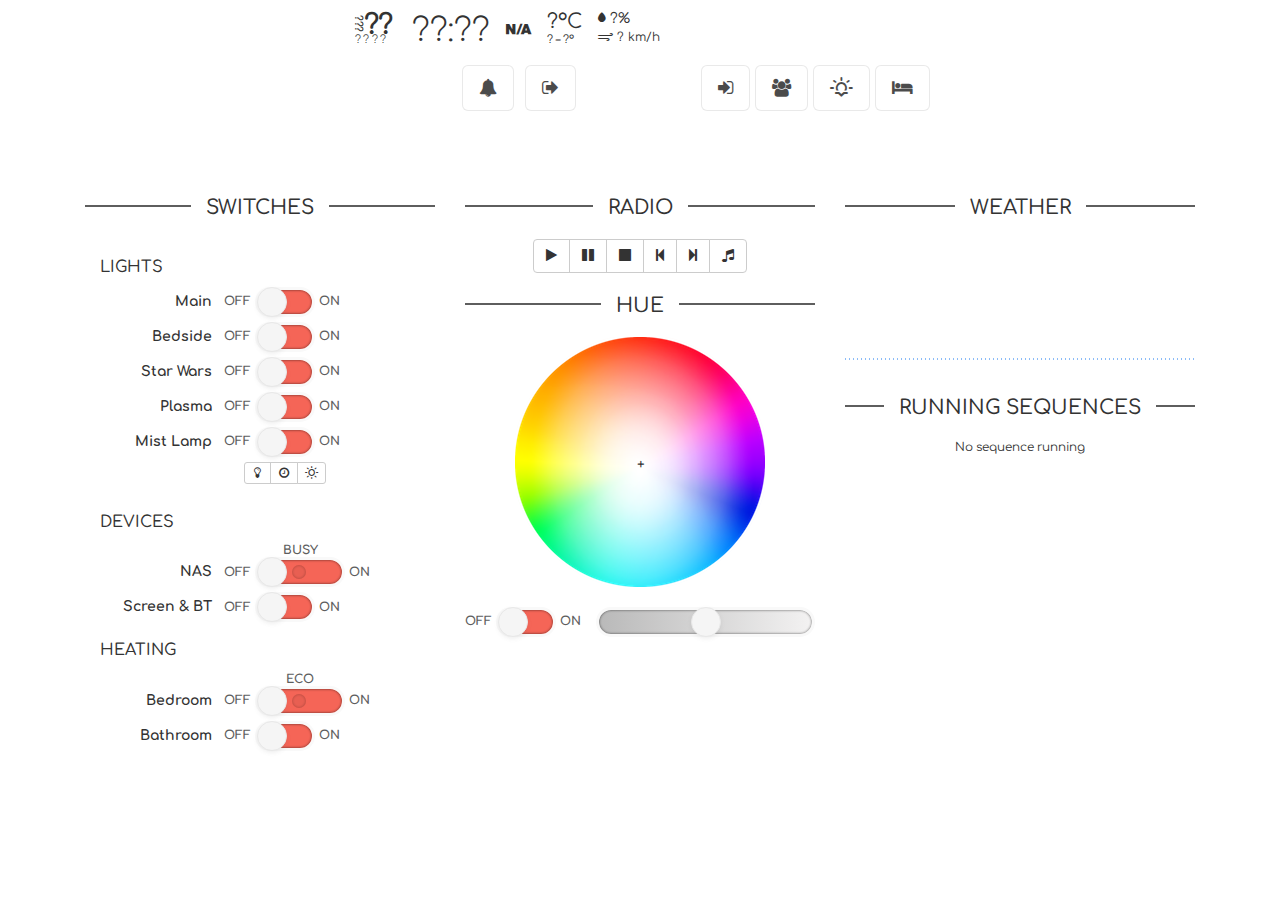
==== webui/index.html @ 67cec457 "Add MistLamp class" ====
<!DOCTYPE html>
<html lang="en">
<head>
    <meta charset="UTF-8">
    <meta http-equiv="X-UA-Compatible" content="IE=edge">
    <meta name="viewport" content="width=device-width, initial-scale=1">

    <title>Home</title>

    <link rel="stylesheet" href="css/bootstrap.min.css">
    <link rel="stylesheet" href="css/font-awesome.min.css">
    <link rel="stylesheet" href="css/weather-icons.min.css">
    <link rel="stylesheet" href="css/weather-icons-wind.min.css">
    <link rel="stylesheet" href="css/style.css">
</head>
<body>

    <header>
        <div id="header-container">
            <div id="header-content">
                <div id="header-info">
                    <div class="header-info-block" id="header-day">
                        <div class="dayname">???</div>
                        <div class="day">??</div>
                        <div class="month">????</div>
                    </div>
                    <div class="header-info-block" id="header-time">??:??</div>
                    <div class="header-info-block" id="header-weather-icon">
                        <i data-toggle="tooltip" data-placement="bottom" title="Unknown" class="wi wi-na"></i>
                    </div>
                    <div class="header-info-block" id="header-weather-temp">
                        <div id="header-weather-temp-1"><span>?</span>°C</div>
                        <div id="header-weather-temp-2">
                            <span>?</span> &ndash; <span>?</span>°
                        </div>
                    </div>
                    <div class="header-info-block" id="header-weather-add">
                        <div id="header-weather-add-1">
                            <i class="wi wi-raindrop"></i> <span>?</span>%
                        </div>
                        <div id="header-weather-add-2">
                            <i class="wi wi-strong-wind" data-toggle="tooltip" data-placement="bottom" title="Unknown"></i> <span>?</span> km/h
                        </div>
                    </div>
                </div>

                <button id="btn-wakeup" class="btn btn-lg btn-default" data-uri="/api/scenarios/wakeup">
                    <i class="fa fa-bell"></i></button>
                <button id="btn-leave" class="btn btn-lg btn-default" data-state="out" data-uri="/api/scenarios/leave">
                    <i class="fa fa-sign-out"></i></button>
                <button id="btn-arrive" class="btn btn-lg btn-default" data-state="home" data-uri="/api/scenarios/arrive">
                    <i class="fa fa-sign-in"></i></button>
                <button id="btn-party" class="btn btn-lg btn-default" data-state="simple" data-uri="/api/scenarios/party">
                    <i class="fa fa-users"></i></button>
                <button id="btn-bedtime" class="btn btn-lg btn-default" data-state="simple" data-uri="/api/scenarios/bedtime">
                    <i class="wi wi-sunset"></i></button>
                <button id="btn-sleep" class="btn btn-lg btn-default" data-state="simple" data-uri="/api/scenarios/sleep">
                    <i class="fa fa-bed"></i></button>
            </div>
        </div>
    </header>

    <div class="container" role="main">
        <div class="col-lg-4 col-sm-6">
            <div class="block" id="switches">
                <h2><span>Switches</span></h2>
                <div class="col-lg-12">
                    <h3>Lights</h3>

                    <div class="command-container" data-device="power-plug" data-id="main-lamp" data-uri="/api/devices/power-plug/main-lamp">
                        <span class="command-label">Main</span>
                        <div class="command toggle-container">
                            <div class="text before">Off</div>
                            <div class="toggle">
                                <span class="btn"></span>
                            </div>
                            <div class="text after">On</div>
                        </div>
                    </div>

                    <div class="command-container" data-device="power-plug" data-id="bedside-lamp" data-uri="/api/devices/power-plug/bedside-lamp">
                        <span class="command-label">Bedside</span>
                        <div class="command toggle-container">
                            <div class="text before">Off</div>
                            <div class="toggle">
                                <span class="btn"></span>
                            </div>
                            <div class="text after">On</div>
                        </div>
                    </div>

                    <div class="command-container" data-device="power-plug" data-id="starwars-lamp" data-uri="/api/devices/power-plug/starwars-lamp">
                        <span class="command-label">Star Wars</span>
                        <div class="command toggle-container">
                            <div class="text before">Off</div>
                            <div class="toggle">
                                <span class="btn"></span>
                            </div>
                            <div class="text after">On</div>
                        </div>
                    </div>

                    <div class="command-container" data-device="power-plug" data-id="plasma-lamp" data-uri="/api/devices/power-plug/plasma-lamp">
                        <span class="command-label">Plasma</span>
                        <div class="command toggle-container">
                            <div class="text before">Off</div>
                            <div class="toggle">
                                <span class="btn"></span>
                            </div>
                            <div class="text after">On</div>
                        </div>
                    </div>

                    <div class="command-container" data-device="mist-lamp" data-uri="/api/devices/mist-lamp">
                        <span class="command-label">Mist Lamp</span>
                        <div class="command toggle-container">
                            <div class="text before">Off</div>
                            <div class="toggle">
                                <span class="btn"></span>
                            </div>
                            <div class="text after">On</div>
                        </div>
                        <br>
                        <span class="command-label"></span>
                        <div class="btn-group btn-group-xs" style="margin: 5px 20px">
                            <button type="button" class="btn btn-default" data-command="light"><i class="fa fa-lightbulb-o fa-fw"></i></button>
                            <button type="button" class="btn btn-default" data-command="mist"><i class="fa fa-clock-o fa-fw"></i></button>
                            <button type="button" class="btn btn-default" data-command="bri"><i class="wi wi-day-sunny wi-fw"></i></button>
                        </div>

                    </div>
                </div>
                <div class="col-lg-12">
                    <h3>Devices</h3>

                    <div class="command-container" data-device="nas" data-values="off,void,on" data-uri="/api/devices/nas">
                        <span class="command-label toggle3-text">NAS</span>
                        <div class="command toggle3-container">
                            <div class="toggle3-text text before">Off</div>
                            <div class="toggle3">
                                <div class="middle disabled"><div class="text">Busy</div><div class="circle"></div></div>
                                <span class="btn"></span>
                                <div class="left-btn"></div>
                                <div class="right-btn"></div>
                            </div>
                            <div class="toggle3-text text after">On</div>
                        </div>
                    </div>

                    <div class="command-container" data-device="power-plug" data-id="desk" data-uri="/api/devices/power-plug/desk">
                        <span class="command-label">Screen & BT</span>
                        <div class="command toggle-container">
                            <div class="text before">Off</div>
                            <div class="toggle">
                                <span class="btn"></span>
                            </div>
                            <div class="text after">On</div>
                        </div>
                    </div>


                    <h3>Heating</h3>

                    <div class="command-container" data-device="remote-pilot-wire" data-values="off,eco,on" data-uri="/api/devices/remote-pilot-wire">
                        <span class="command-label toggle3-text">Bedroom</span>
                        <div class="command toggle3-container">
                            <div class="toggle3-text text before">Off</div>
                            <div class="toggle3">
                                <div class="middle"><div class="text">Eco</div><div class="circle"></div></div>
                                <span class="btn"></span>
                                <div class="left-btn"></div>
                                <div class="center-btn"></div>
                                <div class="right-btn"></div>
                            </div>
                            <div class="toggle3-text text after">On</div>
                        </div>
                    </div>

                    <div class="command-container" data-device="power-plug" data-id="bathroom-heat" data-uri="/api/devices/power-plug/bathroom-heat">
                        <span class="command-label">Bathroom</span>
                        <div class="command toggle-container">
                            <div class="text before">Off</div>
                            <div class="toggle">
                                <span class="btn"></span>
                            </div>
                            <div class="text after">On</div>
                        </div>
                    </div>
                </div>
            </div>
        </div>

        <div class="col-lg-4 col-sm-6">
            <div class="block" id="radio">
                <h2><span>Radio</span></h2>
                <p class="text-center">
                    <span class="btn-group">
                        <button class="btn btn-default" data-type="simple" data-uri="/api/devices/radio/play"><i class="fa fa-play"></i></button>
                        <button class="btn btn-default" data-type="simple" data-uri="/api/devices/radio/pause"><i class="fa fa-pause"></i></button>
                        <button class="btn btn-default" data-type="simple" data-uri="/api/devices/radio/clearQueue"><i class="fa fa-stop"></i></button>
                        <button class="btn btn-default" data-type="simple" data-uri="/api/devices/radio/previous"><i class="fa fa-step-backward"></i></button>
                        <button class="btn btn-default" data-type="simple" data-uri="/api/devices/radio/next"><i class="fa fa-step-forward"></i></button>
                        <button class="btn btn-default" data-type="simple" data-uri="/api/devices/radio/queueRadio"><i class="fa fa-music"></i></button>
                    </span>
                </p>
            </div>
            <div class="block">
                <h2><span>Hue</span></h2>
                <div id="hue_hs_container">
                    <div id="hue_hs_pos">+</div>
                    <img id="hue_hs" src="images/hue.png" />
                </div>
                <div style="display: flex;">
                    <div id="hue_on" class="command toggle-container" style="margin-right: 15px;">
                        <div class="text before">Off</div>
                        <div class="toggle">
                            <span class="btn"></span>
                        </div>
                        <div class="text after">On</div>
                    </div>
                    <div style="flex-grow: 1;">
                        <input id="hue_v" type="range" min="0" max="255" />
                    </div>
                </div>
            </div>
        </div>
        <div class="col-lg-4 col-sm-6">
            <div class="block">
                <h2><span>Weather</span></h2>
                <div id="weather">
                    <svg width="2400" height="130" xmlns="http://www.w3.org/2000/svg">
                        <g id="weather-time"></g>
                        <line id="precipitation_zero" x1="0" x2="2400" y1="120" y2="120" />
                        <path id="precipitation" fill="none" stroke="#1878f0" stroke-width="2" d="" />
                        <g id="precipitation_txts"></g>
                        <path id="temperature" fill="none" stroke="#ffd220" stroke-width="2" d="" />
                        <g id="temperature_txts"></g>
                    </svg>
                </div>
            </div>

            <div class="block" id="running-seqs">
                <h2><span>Running sequences</span></h2>
                <p class="text-center small">No sequence running</p>
            </div>

            <!--
            <div class="block">
                <h2><span>Calendar</span></h2>
            </div>
            -->
        </div>


    </div>


    <script src="js/jquery-3.1.1.min.js"></script>
    <script src="js/bootstrap.min.js"></script>
    <script src="js/app.js"></script>
</body>
</html>
---- webui/css/weather-icons.min.css ----
/*!
 *  Weather Icons 2.0
 *  Updated August 1, 2015
 *  Weather themed icons for Bootstrap
 *  Author - Erik Flowers - erik@helloerik.com
 *  Email: erik@helloerik.com
 *  Twitter: http://twitter.com/Erik_UX
 *  ------------------------------------------------------------------------------
 *  Maintained at http://erikflowers.github.io/weather-icons
 *
 *  License
 *  ------------------------------------------------------------------------------
 *  - Font licensed under SIL OFL 1.1 -
 *    http://scripts.sil.org/OFL
 *  - CSS, SCSS and LESS are licensed under MIT License -
 *    http://opensource.org/licenses/mit-license.html
 *  - Documentation licensed under CC BY 3.0 -
 *    http://creativecommons.org/licenses/by/3.0/
 *  - Inspired by and works great as a companion with Font Awesome
 *    "Font Awesome by Dave Gandy - http://fontawesome.io"
 *//*!
 *  Weather Icons 2.0
 *  Updated August 1, 2015
 *  Weather themed icons for Bootstrap
 *  Author - Erik Flowers - erik@helloerik.com
 *  Email: erik@helloerik.com
 *  Twitter: http://twitter.com/Erik_UX
 *  ------------------------------------------------------------------------------
 *  Maintained at http://erikflowers.github.io/weather-icons
 *
 *  License
 *  ------------------------------------------------------------------------------
 *  - Font licensed under SIL OFL 1.1 -
 *    http://scripts.sil.org/OFL
 *  - CSS, SCSS and LESS are licensed under MIT License -
 *    http://opensource.org/licenses/mit-license.html
 *  - Documentation licensed under CC BY 3.0 -
 *    http://creativecommons.org/licenses/by/3.0/
 *  - Inspired by and works great as a companion with Font Awesome
 *    "Font Awesome by Dave Gandy - http://fontawesome.io"
 */@font-face{font-family:weathericons;src:url(../fonts/weathericons-regular-webfont.eot);src:url(../fonts/weathericons-regular-webfont.eot?#iefix) format('embedded-opentype'),url(../fonts/weathericons-regular-webfont.woff2) format('woff2'),url(../fonts/weathericons-regular-webfont.woff) format('woff'),url(../fonts/weathericons-regular-webfont.ttf) format('truetype'),url(../fonts/weathericons-regular-webfont.svg#weather_iconsregular) format('svg');font-weight:400;font-style:normal}.wi{display:inline-block;font-family:weathericons;font-style:normal;font-weight:400;line-height:1;-webkit-font-smoothing:antialiased;-moz-osx-font-smoothing:grayscale}.wi-fw{text-align:center;width:1.4em}.wi-rotate-90{filter:progid:DXImageTransform.Microsoft.BasicImage(rotation=1);-webkit-transform:rotate(90deg);-ms-transform:rotate(90deg);transform:rotate(90deg)}.wi-rotate-180{filter:progid:DXImageTransform.Microsoft.BasicImage(rotation=2);-webkit-transform:rotate(180deg);-ms-transform:rotate(180deg);transform:rotate(180deg)}.wi-rotate-270{filter:progid:DXImageTransform.Microsoft.BasicImage(rotation=3);-webkit-transform:rotate(270deg);-ms-transform:rotate(270deg);transform:rotate(270deg)}.wi-flip-horizontal{filter:progid:DXImageTransform.Microsoft.BasicImage(rotation=0, mirror=1);-webkit-transform:scale(-1,1);-ms-transform:scale(-1,1);transform:scale(-1,1)}.wi-flip-vertical{filter:progid:DXImageTransform.Microsoft.BasicImage(rotation=2, mirror=1);-webkit-transform:scale(1,-1);-ms-transform:scale(1,-1);transform:scale(1,-1)}.wi-day-sunny:before{content:"\f00d"}.wi-day-cloudy:before{content:"\f002"}.wi-day-cloudy-gusts:before{content:"\f000"}.wi-day-cloudy-windy:before{content:"\f001"}.wi-day-fog:before{content:"\f003"}.wi-day-hail:before{content:"\f004"}.wi-day-haze:before{content:"\f0b6"}.wi-day-lightning:before{content:"\f005"}.wi-day-rain:before{content:"\f008"}.wi-day-rain-mix:before{content:"\f006"}.wi-day-rain-wind:before{content:"\f007"}.wi-day-showers:before{content:"\f009"}.wi-day-sleet:before{content:"\f0b2"}.wi-day-sleet-storm:before{content:"\f068"}.wi-day-snow:before{content:"\f00a"}.wi-day-snow-thunderstorm:before{content:"\f06b"}.wi-day-snow-wind:before{content:"\f065"}.wi-day-sprinkle:before{content:"\f00b"}.wi-day-storm-showers:before{content:"\f00e"}.wi-day-sunny-overcast:before{content:"\f00c"}.wi-day-thunderstorm:before{content:"\f010"}.wi-day-windy:before{content:"\f085"}.wi-solar-eclipse:before{content:"\f06e"}.wi-hot:before{content:"\f072"}.wi-day-cloudy-high:before{content:"\f07d"}.wi-day-light-wind:before{content:"\f0c4"}.wi-night-clear:before{content:"\f02e"}.wi-night-alt-cloudy:before{content:"\f086"}.wi-night-alt-cloudy-gusts:before{content:"\f022"}.wi-night-alt-cloudy-windy:before{content:"\f023"}.wi-night-alt-hail:before{content:"\f024"}.wi-night-alt-lightning:before{content:"\f025"}.wi-night-alt-rain:before{content:"\f028"}.wi-night-alt-rain-mix:before{content:"\f026"}.wi-night-alt-rain-wind:before{content:"\f027"}.wi-night-alt-showers:before{content:"\f029"}.wi-night-alt-sleet:before{content:"\f0b4"}.wi-night-alt-sleet-storm:before{content:"\f06a"}.wi-night-alt-snow:before{content:"\f02a"}.wi-night-alt-snow-thunderstorm:before{content:"\f06d"}.wi-night-alt-snow-wind:before{content:"\f067"}.wi-night-alt-sprinkle:before{content:"\f02b"}.wi-night-alt-storm-showers:before{content:"\f02c"}.wi-night-alt-thunderstorm:before{content:"\f02d"}.wi-night-cloudy:before{content:"\f031"}.wi-night-cloudy-gusts:before{content:"\f02f"}.wi-night-cloudy-windy:before{content:"\f030"}.wi-night-fog:before{content:"\f04a"}.wi-night-hail:before{content:"\f032"}.wi-night-lightning:before{content:"\f033"}.wi-night-partly-cloudy:before{content:"\f083"}.wi-night-rain:before{content:"\f036"}.wi-night-rain-mix:before{content:"\f034"}.wi-night-rain-wind:before{content:"\f035"}.wi-night-showers:before{content:"\f037"}.wi-night-sleet:before{content:"\f0b3"}.wi-night-sleet-storm:before{content:"\f069"}.wi-night-snow:before{content:"\f038"}.wi-night-snow-thunderstorm:before{content:"\f06c"}.wi-night-snow-wind:before{content:"\f066"}.wi-night-sprinkle:before{content:"\f039"}.wi-night-storm-showers:before{content:"\f03a"}.wi-night-thunderstorm:before{content:"\f03b"}.wi-lunar-eclipse:before{content:"\f070"}.wi-stars:before{content:"\f077"}.wi-storm-showers:before{content:"\f01d"}.wi-thunderstorm:before{content:"\f01e"}.wi-night-alt-cloudy-high:before{content:"\f07e"}.wi-night-cloudy-high:before{content:"\f080"}.wi-night-alt-partly-cloudy:before{content:"\f081"}.wi-cloud:before{content:"\f041"}.wi-cloudy:before{content:"\f013"}.wi-cloudy-gusts:before{content:"\f011"}.wi-cloudy-windy:before{content:"\f012"}.wi-fog:before{content:"\f014"}.wi-hail:before{content:"\f015"}.wi-rain:before{content:"\f019"}.wi-rain-mix:before{content:"\f017"}.wi-rain-wind:before{content:"\f018"}.wi-showers:before{content:"\f01a"}.wi-sleet:before{content:"\f0b5"}.wi-snow:before{content:"\f01b"}.wi-sprinkle:before{content:"\f01c"}.wi-storm-showers:before{content:"\f01d"}.wi-thunderstorm:before{content:"\f01e"}.wi-snow-wind:before{content:"\f064"}.wi-snow:before{content:"\f01b"}.wi-smog:before{content:"\f074"}.wi-smoke:before{content:"\f062"}.wi-lightning:before{content:"\f016"}.wi-raindrops:before{content:"\f04e"}.wi-raindrop:before{content:"\f078"}.wi-dust:before{content:"\f063"}.wi-snowflake-cold:before{content:"\f076"}.wi-windy:before{content:"\f021"}.wi-strong-wind:before{content:"\f050"}.wi-sandstorm:before{content:"\f082"}.wi-earthquake:before{content:"\f0c6"}.wi-fire:before{content:"\f0c7"}.wi-flood:before{content:"\f07c"}.wi-meteor:before{content:"\f071"}.wi-tsunami:before{content:"\f0c5"}.wi-volcano:before{content:"\f0c8"}.wi-hurricane:before{content:"\f073"}.wi-tornado:before{content:"\f056"}.wi-small-craft-advisory:before{content:"\f0cc"}.wi-gale-warning:before{content:"\f0cd"}.wi-storm-warning:before{content:"\f0ce"}.wi-hurricane-warning:before{content:"\f0cf"}.wi-wind-direction:before{content:"\f0b1"}.wi-alien:before{content:"\f075"}.wi-celsius:before{content:"\f03c"}.wi-fahrenheit:before{content:"\f045"}.wi-degrees:before{content:"\f042"}.wi-thermometer:before{content:"\f055"}.wi-thermometer-exterior:before{content:"\f053"}.wi-thermometer-internal:before{content:"\f054"}.wi-cloud-down:before{content:"\f03d"}.wi-cloud-up:before{content:"\f040"}.wi-cloud-refresh:before{content:"\f03e"}.wi-horizon:before{content:"\f047"}.wi-horizon-alt:before{content:"\f046"}.wi-sunrise:before{content:"\f051"}.wi-sunset:before{content:"\f052"}.wi-moonrise:before{content:"\f0c9"}.wi-moonset:before{content:"\f0ca"}.wi-refresh:before{content:"\f04c"}.wi-refresh-alt:before{content:"\f04b"}.wi-umbrella:before{content:"\f084"}.wi-barometer:before{content:"\f079"}.wi-humidity:before{content:"\f07a"}.wi-na:before{content:"\f07b"}.wi-train:before{content:"\f0cb"}.wi-moon-new:before{content:"\f095"}.wi-moon-waxing-crescent-1:before{content:"\f096"}.wi-moon-waxing-crescent-2:before{content:"\f097"}.wi-moon-waxing-crescent-3:before{content:"\f098"}.wi-moon-waxing-crescent-4:before{content:"\f099"}.wi-moon-waxing-crescent-5:before{content:"\f09a"}.wi-moon-waxing-crescent-6:before{content:"\f09b"}.wi-moon-first-quarter:before{content:"\f09c"}.wi-moon-waxing-gibbous-1:before{content:"\f09d"}.wi-moon-waxing-gibbous-2:before{content:"\f09e"}.wi-moon-waxing-gibbous-3:before{content:"\f09f"}.wi-moon-waxing-gibbous-4:before{content:"\f0a0"}.wi-moon-waxing-gibbous-5:before{content:"\f0a1"}.wi-moon-waxing-gibbous-6:before{content:"\f0a2"}.wi-moon-full:before{content:"\f0a3"}.wi-moon-waning-gibbous-1:before{content:"\f0a4"}.wi-moon-waning-gibbous-2:before{content:"\f0a5"}.wi-moon-waning-gibbous-3:before{content:"\f0a6"}.wi-moon-waning-gibbous-4:before{content:"\f0a7"}.wi-moon-waning-gibbous-5:before{content:"\f0a8"}.wi-moon-waning-gibbous-6:before{content:"\f0a9"}.wi-moon-third-quarter:before{content:"\f0aa"}.wi-moon-waning-crescent-1:before{content:"\f0ab"}.wi-moon-waning-crescent-2:before{content:"\f0ac"}.wi-moon-waning-crescent-3:before{content:"\f0ad"}.wi-moon-waning-crescent-4:before{content:"\f0ae"}.wi-moon-waning-crescent-5:before{content:"\f0af"}.wi-moon-waning-crescent-6:before{content:"\f0b0"}.wi-moon-alt-new:before{content:"\f0eb"}.wi-moon-alt-waxing-crescent-1:before{content:"\f0d0"}.wi-moon-alt-waxing-crescent-2:before{content:"\f0d1"}.wi-moon-alt-waxing-crescent-3:before{content:"\f0d2"}.wi-moon-alt-waxing-crescent-4:before{content:"\f0d3"}.wi-moon-alt-waxing-crescent-5:before{content:"\f0d4"}.wi-moon-alt-waxing-crescent-6:before{content:"\f0d5"}.wi-moon-alt-first-quarter:before{content:"\f0d6"}.wi-moon-alt-waxing-gibbous-1:before{content:"\f0d7"}.wi-moon-alt-waxing-gibbous-2:before{content:"\f0d8"}.wi-moon-alt-waxing-gibbous-3:before{content:"\f0d9"}.wi-moon-alt-waxing-gibbous-4:before{content:"\f0da"}.wi-moon-alt-waxing-gibbous-5:before{content:"\f0db"}.wi-moon-alt-waxing-gibbous-6:before{content:"\f0dc"}.wi-moon-alt-full:before{content:"\f0dd"}.wi-moon-alt-waning-gibbous-1:before{content:"\f0de"}.wi-moon-alt-waning-gibbous-2:before{content:"\f0df"}.wi-moon-alt-waning-gibbous-3:before{content:"\f0e0"}.wi-moon-alt-waning-gibbous-4:before{content:"\f0e1"}.wi-moon-alt-waning-gibbous-5:before{content:"\f0e2"}.wi-moon-alt-waning-gibbous-6:before{content:"\f0e3"}.wi-moon-alt-third-quarter:before{content:"\f0e4"}.wi-moon-alt-waning-crescent-1:before{content:"\f0e5"}.wi-moon-alt-waning-crescent-2:before{content:"\f0e6"}.wi-moon-alt-waning-crescent-3:before{content:"\f0e7"}.wi-moon-alt-waning-crescent-4:before{content:"\f0e8"}.wi-moon-alt-waning-crescent-5:before{content:"\f0e9"}.wi-moon-alt-waning-crescent-6:before{content:"\f0ea"}.wi-moon-0:before{content:"\f095"}.wi-moon-1:before{content:"\f096"}.wi-moon-2:before{content:"\f097"}.wi-moon-3:before{content:"\f098"}.wi-moon-4:before{content:"\f099"}.wi-moon-5:before{content:"\f09a"}.wi-moon-6:before{content:"\f09b"}.wi-moon-7:before{content:"\f09c"}.wi-moon-8:before{content:"\f09d"}.wi-moon-9:before{content:"\f09e"}.wi-moon-10:before{content:"\f09f"}.wi-moon-11:before{content:"\f0a0"}.wi-moon-12:before{content:"\f0a1"}.wi-moon-13:before{content:"\f0a2"}.wi-moon-14:before{content:"\f0a3"}.wi-moon-15:before{content:"\f0a4"}.wi-moon-16:before{content:"\f0a5"}.wi-moon-17:before{content:"\f0a6"}.wi-moon-18:before{content:"\f0a7"}.wi-moon-19:before{content:"\f0a8"}.wi-moon-20:before{content:"\f0a9"}.wi-moon-21:before{content:"\f0aa"}.wi-moon-22:before{content:"\f0ab"}.wi-moon-23:before{content:"\f0ac"}.wi-moon-24:before{content:"\f0ad"}.wi-moon-25:before{content:"\f0ae"}.wi-moon-26:before{content:"\f0af"}.wi-moon-27:before{content:"\f0b0"}.wi-time-1:before{content:"\f08a"}.wi-time-2:before{content:"\f08b"}.wi-time-3:before{content:"\f08c"}.wi-time-4:before{content:"\f08d"}.wi-time-5:before{content:"\f08e"}.wi-time-6:before{content:"\f08f"}.wi-time-7:before{content:"\f090"}.wi-time-8:before{content:"\f091"}.wi-time-9:before{content:"\f092"}.wi-time-10:before{content:"\f093"}.wi-time-11:before{content:"\f094"}.wi-time-12:before{content:"\f089"}.wi-direction-up:before{content:"\f058"}.wi-direction-up-right:before{content:"\f057"}.wi-direction-right:before{content:"\f04d"}.wi-direction-down-right:before{content:"\f088"}.wi-direction-down:before{content:"\f044"}.wi-direction-down-left:before{content:"\f043"}.wi-direction-left:before{content:"\f048"}.wi-direction-up-left:before{content:"\f087"}.wi-wind-beaufort-0:before{content:"\f0b7"}.wi-wind-beaufort-1:before{content:"\f0b8"}.wi-wind-beaufort-2:before{content:"\f0b9"}.wi-wind-beaufort-3:before{content:"\f0ba"}.wi-wind-beaufort-4:before{content:"\f0bb"}.wi-wind-beaufort-5:before{content:"\f0bc"}.wi-wind-beaufort-6:before{content:"\f0bd"}.wi-wind-beaufort-7:before{content:"\f0be"}.wi-wind-beaufort-8:before{content:"\f0bf"}.wi-wind-beaufort-9:before{content:"\f0c0"}.wi-wind-beaufort-10:before{content:"\f0c1"}.wi-wind-beaufort-11:before{content:"\f0c2"}.wi-wind-beaufort-12:before{content:"\f0c3"}.wi-yahoo-0:before{content:"\f056"}.wi-yahoo-1:before{content:"\f00e"}.wi-yahoo-2:before{content:"\f073"}.wi-yahoo-3:before{content:"\f01e"}.wi-yahoo-4:before{content:"\f01e"}.wi-yahoo-5:before{content:"\f017"}.wi-yahoo-6:before{content:"\f017"}.wi-yahoo-7:before{content:"\f017"}.wi-yahoo-8:before{content:"\f015"}.wi-yahoo-9:before{content:"\f01a"}.wi-yahoo-10:before{content:"\f015"}.wi-yahoo-11:before{content:"\f01a"}.wi-yahoo-12:before{content:"\f01a"}.wi-yahoo-13:before{content:"\f01b"}.wi-yahoo-14:before{content:"\f00a"}.wi-yahoo-15:before{content:"\f064"}.wi-yahoo-16:before{content:"\f01b"}.wi-yahoo-17:before{content:"\f015"}.wi-yahoo-18:before{content:"\f017"}.wi-yahoo-19:before{content:"\f063"}.wi-yahoo-20:before{content:"\f014"}.wi-yahoo-21:before{content:"\f021"}.wi-yahoo-22:before{content:"\f062"}.wi-yahoo-23:before{content:"\f050"}.wi-yahoo-24:before{content:"\f050"}.wi-yahoo-25:before{content:"\f076"}.wi-yahoo-26:before{content:"\f013"}.wi-yahoo-27:before{content:"\f031"}.wi-yahoo-28:before{content:"\f002"}.wi-yahoo-29:before{content:"\f031"}.wi-yahoo-30:before{content:"\f002"}.wi-yahoo-31:before{content:"\f02e"}.wi-yahoo-32:before{content:"\f00d"}.wi-yahoo-33:before{content:"\f083"}.wi-yahoo-34:before{content:"\f00c"}.wi-yahoo-35:before{content:"\f017"}.wi-yahoo-36:before{content:"\f072"}.wi-yahoo-37:before{content:"\f00e"}.wi-yahoo-38:before{content:"\f00e"}.wi-yahoo-39:before{content:"\f00e"}.wi-yahoo-40:before{content:"\f01a"}.wi-yahoo-41:before{content:"\f064"}.wi-yahoo-42:before{content:"\f01b"}.wi-yahoo-43:before{content:"\f064"}.wi-yahoo-44:before{content:"\f00c"}.wi-yahoo-45:before{content:"\f00e"}.wi-yahoo-46:before{content:"\f01b"}.wi-yahoo-47:before{content:"\f00e"}.wi-yahoo-3200:before{content:"\f077"}.wi-forecast-io-clear-day:before{content:"\f00d"}.wi-forecast-io-clear-night:before{content:"\f02e"}.wi-forecast-io-rain:before{content:"\f019"}.wi-forecast-io-snow:before{content:"\f01b"}.wi-forecast-io-sleet:before{content:"\f0b5"}.wi-forecast-io-wind:before{content:"\f050"}.wi-forecast-io-fog:before{content:"\f014"}.wi-forecast-io-cloudy:before{content:"\f013"}.wi-forecast-io-partly-cloudy-day:before{content:"\f002"}.wi-forecast-io-partly-cloudy-night:before{content:"\f031"}.wi-forecast-io-hail:before{content:"\f015"}.wi-forecast-io-thunderstorm:before{content:"\f01e"}.wi-forecast-io-tornado:before{content:"\f056"}.wi-wmo4680-00:before,.wi-wmo4680-0:before{content:"\f055"}.wi-wmo4680-01:before,.wi-wmo4680-1:before{content:"\f013"}.wi-wmo4680-02:before,.wi-wmo4680-2:before{content:"\f055"}.wi-wmo4680-03:before,.wi-wmo4680-3:before{content:"\f013"}.wi-wmo4680-04:before,.wi-wmo4680-4:before{content:"\f014"}.wi-wmo4680-05:before,.wi-wmo4680-5:before{content:"\f014"}.wi-wmo4680-10:before{content:"\f014"}.wi-wmo4680-11:before{content:"\f014"}.wi-wmo4680-12:before{content:"\f016"}.wi-wmo4680-18:before{content:"\f050"}.wi-wmo4680-20:before{content:"\f014"}.wi-wmo4680-21:before{content:"\f017"}.wi-wmo4680-22:before{content:"\f017"}.wi-wmo4680-23:before{content:"\f019"}.wi-wmo4680-24:before{content:"\f01b"}.wi-wmo4680-25:before{content:"\f015"}.wi-wmo4680-26:before{content:"\f01e"}.wi-wmo4680-27:before{content:"\f063"}.wi-wmo4680-28:before{content:"\f063"}.wi-wmo4680-29:before{content:"\f063"}.wi-wmo4680-30:before{content:"\f014"}.wi-wmo4680-31:before{content:"\f014"}.wi-wmo4680-32:before{content:"\f014"}.wi-wmo4680-33:before{content:"\f014"}.wi-wmo4680-34:before{content:"\f014"}.wi-wmo4680-35:before{content:"\f014"}.wi-wmo4680-40:before{content:"\f017"}.wi-wmo4680-41:before{content:"\f01c"}.wi-wmo4680-42:before{content:"\f019"}.wi-wmo4680-43:before{content:"\f01c"}.wi-wmo4680-44:before{content:"\f019"}.wi-wmo4680-45:before{content:"\f015"}.wi-wmo4680-46:before{content:"\f015"}.wi-wmo4680-47:before{content:"\f01b"}.wi-wmo4680-48:before{content:"\f01b"}.wi-wmo4680-50:before{content:"\f01c"}.wi-wmo4680-51:before{content:"\f01c"}.wi-wmo4680-52:before{content:"\f019"}.wi-wmo4680-53:before{content:"\f019"}.wi-wmo4680-54:before{content:"\f076"}.wi-wmo4680-55:before{content:"\f076"}.wi-wmo4680-56:before{content:"\f076"}.wi-wmo4680-57:before{content:"\f01c"}.wi-wmo4680-58:before{content:"\f019"}.wi-wmo4680-60:before{content:"\f01c"}.wi-wmo4680-61:before{content:"\f01c"}.wi-wmo4680-62:before{content:"\f019"}.wi-wmo4680-63:before{content:"\f019"}.wi-wmo4680-64:before{content:"\f015"}.wi-wmo4680-65:before{content:"\f015"}.wi-wmo4680-66:before{content:"\f015"}.wi-wmo4680-67:before{content:"\f017"}.wi-wmo4680-68:before{content:"\f017"}.wi-wmo4680-70:before{content:"\f01b"}.wi-wmo4680-71:before{content:"\f01b"}.wi-wmo4680-72:before{content:"\f01b"}.wi-wmo4680-73:before{content:"\f01b"}.wi-wmo4680-74:before{content:"\f076"}.wi-wmo4680-75:before{content:"\f076"}.wi-wmo4680-76:before{content:"\f076"}.wi-wmo4680-77:before{content:"\f01b"}.wi-wmo4680-78:before{content:"\f076"}.wi-wmo4680-80:before{content:"\f019"}.wi-wmo4680-81:before{content:"\f01c"}.wi-wmo4680-82:before{content:"\f019"}.wi-wmo4680-83:before{content:"\f019"}.wi-wmo4680-84:before{content:"\f01d"}.wi-wmo4680-85:before{content:"\f017"}.wi-wmo4680-86:before{content:"\f017"}.wi-wmo4680-87:before{content:"\f017"}.wi-wmo4680-89:before{content:"\f015"}.wi-wmo4680-90:before{content:"\f016"}.wi-wmo4680-91:before{content:"\f01d"}.wi-wmo4680-92:before{content:"\f01e"}.wi-wmo4680-93:before{content:"\f01e"}.wi-wmo4680-94:before{content:"\f016"}.wi-wmo4680-95:before{content:"\f01e"}.wi-wmo4680-96:before{content:"\f01e"}.wi-wmo4680-99:before{content:"\f056"}.wi-owm-200:before{content:"\f01e"}.wi-owm-201:before{content:"\f01e"}.wi-owm-202:before{content:"\f01e"}.wi-owm-210:before{content:"\f016"}.wi-owm-211:before{content:"\f016"}.wi-owm-212:before{content:"\f016"}.wi-owm-221:before{content:"\f016"}.wi-owm-230:before{content:"\f01e"}.wi-owm-231:before{content:"\f01e"}.wi-owm-232:before{content:"\f01e"}.wi-owm-300:before{content:"\f01c"}.wi-owm-301:before{content:"\f01c"}.wi-owm-302:before{content:"\f019"}.wi-owm-310:before{content:"\f017"}.wi-owm-311:before{content:"\f019"}.wi-owm-312:before{content:"\f019"}.wi-owm-313:before{content:"\f01a"}.wi-owm-314:before{content:"\f019"}.wi-owm-321:before{content:"\f01c"}.wi-owm-500:before{content:"\f01c"}.wi-owm-501:before{content:"\f019"}.wi-owm-502:before{content:"\f019"}.wi-owm-503:before{content:"\f019"}.wi-owm-504:before{content:"\f019"}.wi-owm-511:before{content:"\f017"}.wi-owm-520:before{content:"\f01a"}.wi-owm-521:before{content:"\f01a"}.wi-owm-522:before{content:"\f01a"}.wi-owm-531:before{content:"\f01d"}.wi-owm-600:before{content:"\f01b"}.wi-owm-601:before{content:"\f01b"}.wi-owm-602:before{content:"\f0b5"}.wi-owm-611:before{content:"\f017"}.wi-owm-612:before{content:"\f017"}.wi-owm-615:before{content:"\f017"}.wi-owm-616:before{content:"\f017"}.wi-owm-620:before{content:"\f017"}.wi-owm-621:before{content:"\f01b"}.wi-owm-622:before{content:"\f01b"}.wi-owm-701:before{content:"\f01a"}.wi-owm-711:before{content:"\f062"}.wi-owm-721:before{content:"\f0b6"}.wi-owm-731:before{content:"\f063"}.wi-owm-741:before{content:"\f014"}.wi-owm-761:before{content:"\f063"}.wi-owm-762:before{content:"\f063"}.wi-owm-771:before{content:"\f011"}.wi-owm-781:before{content:"\f056"}.wi-owm-800:before{content:"\f00d"}.wi-owm-801:before{content:"\f011"}.wi-owm-802:before{content:"\f011"}.wi-owm-803:before{content:"\f012"}.wi-owm-804:before{content:"\f013"}.wi-owm-900:before{content:"\f056"}.wi-owm-901:before{content:"\f01d"}.wi-owm-902:before{content:"\f073"}.wi-owm-903:before{content:"\f076"}.wi-owm-904:before{content:"\f072"}.wi-owm-905:before{content:"\f021"}.wi-owm-906:before{content:"\f015"}.wi-owm-957:before{content:"\f050"}.wi-owm-day-200:before{content:"\f010"}.wi-owm-day-201:before{content:"\f010"}.wi-owm-day-202:before{content:"\f010"}.wi-owm-day-210:before{content:"\f005"}.wi-owm-day-211:before{content:"\f005"}.wi-owm-day-212:before{content:"\f005"}.wi-owm-day-221:before{content:"\f005"}.wi-owm-day-230:before{content:"\f010"}.wi-owm-day-231:before{content:"\f010"}.wi-owm-day-232:before{content:"\f010"}.wi-owm-day-300:before{content:"\f00b"}.wi-owm-day-301:before{content:"\f00b"}.wi-owm-day-302:before{content:"\f008"}.wi-owm-day-310:before{content:"\f008"}.wi-owm-day-311:before{content:"\f008"}.wi-owm-day-312:before{content:"\f008"}.wi-owm-day-313:before{content:"\f008"}.wi-owm-day-314:before{content:"\f008"}.wi-owm-day-321:before{content:"\f00b"}.wi-owm-day-500:before{content:"\f00b"}.wi-owm-day-501:before{content:"\f008"}.wi-owm-day-502:before{content:"\f008"}.wi-owm-day-503:before{content:"\f008"}.wi-owm-day-504:before{content:"\f008"}.wi-owm-day-511:before{content:"\f006"}.wi-owm-day-520:before{content:"\f009"}.wi-owm-day-521:before{content:"\f009"}.wi-owm-day-522:before{content:"\f009"}.wi-owm-day-531:before{content:"\f00e"}.wi-owm-day-600:before{content:"\f00a"}.wi-owm-day-601:before{content:"\f0b2"}.wi-owm-day-602:before{content:"\f00a"}.wi-owm-day-611:before{content:"\f006"}.wi-owm-day-612:before{content:"\f006"}.wi-owm-day-615:before{content:"\f006"}.wi-owm-day-616:before{content:"\f006"}.wi-owm-day-620:before{content:"\f006"}.wi-owm-day-621:before{content:"\f00a"}.wi-owm-day-622:before{content:"\f00a"}.wi-owm-day-701:before{content:"\f009"}.wi-owm-day-711:before{content:"\f062"}.wi-owm-day-721:before{content:"\f0b6"}.wi-owm-day-731:before{content:"\f063"}.wi-owm-day-741:before{content:"\f003"}.wi-owm-day-761:before{content:"\f063"}.wi-owm-day-762:before{content:"\f063"}.wi-owm-day-781:before{content:"\f056"}.wi-owm-day-800:before{content:"\f00d"}.wi-owm-day-801:before{content:"\f000"}.wi-owm-day-802:before{content:"\f000"}.wi-owm-day-803:before{content:"\f000"}.wi-owm-day-804:before{content:"\f00c"}.wi-owm-day-900:before{content:"\f056"}.wi-owm-day-902:before{content:"\f073"}.wi-owm-day-903:before{content:"\f076"}.wi-owm-day-904:before{content:"\f072"}.wi-owm-day-906:before{content:"\f004"}.wi-owm-day-957:before{content:"\f050"}.wi-owm-night-200:before{content:"\f02d"}.wi-owm-night-201:before{content:"\f02d"}.wi-owm-night-202:before{content:"\f02d"}.wi-owm-night-210:before{content:"\f025"}.wi-owm-night-211:before{content:"\f025"}.wi-owm-night-212:before{content:"\f025"}.wi-owm-night-221:before{content:"\f025"}.wi-owm-night-230:before{content:"\f02d"}.wi-owm-night-231:before{content:"\f02d"}.wi-owm-night-232:before{content:"\f02d"}.wi-owm-night-300:before{content:"\f02b"}.wi-owm-night-301:before{content:"\f02b"}.wi-owm-night-302:before{content:"\f028"}.wi-owm-night-310:before{content:"\f028"}.wi-owm-night-311:before{content:"\f028"}.wi-owm-night-312:before{content:"\f028"}.wi-owm-night-313:before{content:"\f028"}.wi-owm-night-314:before{content:"\f028"}.wi-owm-night-321:before{content:"\f02b"}.wi-owm-night-500:before{content:"\f02b"}.wi-owm-night-501:before{content:"\f028"}.wi-owm-night-502:before{content:"\f028"}.wi-owm-night-503:before{content:"\f028"}.wi-owm-night-504:before{content:"\f028"}.wi-owm-night-511:before{content:"\f026"}.wi-owm-night-520:before{content:"\f029"}.wi-owm-night-521:before{content:"\f029"}.wi-owm-night-522:before{content:"\f029"}.wi-owm-night-531:before{content:"\f02c"}.wi-owm-night-600:before{content:"\f02a"}.wi-owm-night-601:before{content:"\f0b4"}.wi-owm-night-602:before{content:"\f02a"}.wi-owm-night-611:before{content:"\f026"}.wi-owm-night-612:before{content:"\f026"}.wi-owm-night-615:before{content:"\f026"}.wi-owm-night-616:before{content:"\f026"}.wi-owm-night-620:before{content:"\f026"}.wi-owm-night-621:before{content:"\f02a"}.wi-owm-night-622:before{content:"\f02a"}.wi-owm-night-701:before{content:"\f029"}.wi-owm-night-711:before{content:"\f062"}.wi-owm-night-721:before{content:"\f0b6"}.wi-owm-night-731:before{content:"\f063"}.wi-owm-night-741:before{content:"\f04a"}.wi-owm-night-761:before{content:"\f063"}.wi-owm-night-762:before{content:"\f063"}.wi-owm-night-781:before{content:"\f056"}.wi-owm-night-800:before{content:"\f02e"}.wi-owm-night-801:before{content:"\f022"}.wi-owm-night-802:before{content:"\f022"}.wi-owm-night-803:before{content:"\f022"}.wi-owm-night-804:before{content:"\f086"}.wi-owm-night-900:before{content:"\f056"}.wi-owm-night-902:before{content:"\f073"}.wi-owm-night-903:before{content:"\f076"}.wi-owm-night-904:before{content:"\f072"}.wi-owm-night-906:before{content:"\f024"}.wi-owm-night-957:before{content:"\f050"}.wi-wu-chanceflurries:before{content:"\f064"}.wi-wu-chancerain:before{content:"\f019"}.wi-wu-chancesleat:before{content:"\f0b5"}.wi-wu-chancesnow:before{content:"\f01b"}.wi-wu-chancetstorms:before{content:"\f01e"}.wi-wu-clear:before{content:"\f00d"}.wi-wu-cloudy:before{content:"\f002"}.wi-wu-flurries:before{content:"\f064"}.wi-wu-hazy:before{content:"\f0b6"}.wi-wu-mostlycloudy:before{content:"\f002"}.wi-wu-mostlysunny:before{content:"\f00d"}.wi-wu-partlycloudy:before{content:"\f002"}.wi-wu-partlysunny:before{content:"\f00d"}.wi-wu-rain:before{content:"\f01a"}.wi-wu-sleat:before{content:"\f0b5"}.wi-wu-snow:before{content:"\f01b"}.wi-wu-sunny:before{content:"\f00d"}.wi-wu-tstorms:before{content:"\f01e"}.wi-wu-unknown:before{content:"\f00d"}
---- webui/css/weather-icons-wind.min.css ----
@font-face{font-family:weathericons;src:url(../fonts/weathericons-regular-webfont.eot);src:url(../fonts/weathericons-regular-webfont.eot?#iefix)format('embedded-opentype'),url(../fonts/weathericons-regular-webfont.woff2)format('woff2'),url(../fonts/weathericons-regular-webfont.woff)format('woff'),url(../fonts/weathericons-regular-webfont.ttf)format('truetype'),url(../fonts/weathericons-regular-webfont.svg#weather_iconsregular)format('svg');font-weight:400;font-style:normal}.wi{display:inline-block;font-family:weathericons;font-style:normal;font-weight:400;line-height:1;-webkit-font-smoothing:antialiased;-moz-osx-font-smoothing:grayscale}.wi-fw{text-align:center;width:1.4em}.wi-rotate-90{filter:progid:DXImageTransform.Microsoft.BasicImage(rotation=1);-webkit-transform:rotate(90deg);-ms-transform:rotate(90deg);transform:rotate(90deg)}.wi-rotate-180{filter:progid:DXImageTransform.Microsoft.BasicImage(rotation=2);-webkit-transform:rotate(180deg);-ms-transform:rotate(180deg);transform:rotate(180deg)}.wi-rotate-270{filter:progid:DXImageTransform.Microsoft.BasicImage(rotation=3);-webkit-transform:rotate(270deg);-ms-transform:rotate(270deg);transform:rotate(270deg)}.wi-flip-horizontal{filter:progid:DXImageTransform.Microsoft.BasicImage(rotation=0, mirror=1);-webkit-transform:scale(-1,1);-ms-transform:scale(-1,1);transform:scale(-1,1)}.wi-flip-vertical{filter:progid:DXImageTransform.Microsoft.BasicImage(rotation=2, mirror=1);-webkit-transform:scale(1,-1);-ms-transform:scale(1,-1);transform:scale(1,-1)}.wi-wind:before{content:"\f0b1"}.wi-wind.towards-0-deg{-webkit-transform:rotate(0);-moz-transform:rotate(0);-ms-transform:rotate(0);-o-transform:rotate(0);transform:rotate(0)}.wi-wind.towards-1-deg{-webkit-transform:rotate(1deg);-moz-transform:rotate(1deg);-ms-transform:rotate(1deg);-o-transform:rotate(1deg);transform:rotate(1deg)}.wi-wind.towards-2-deg{-webkit-transform:rotate(2deg);-moz-transform:rotate(2deg);-ms-transform:rotate(2deg);-o-transform:rotate(2deg);transform:rotate(2deg)}.wi-wind.towards-3-deg{-webkit-transform:rotate(3deg);-moz-transform:rotate(3deg);-ms-transform:rotate(3deg);-o-transform:rotate(3deg);transform:rotate(3deg)}.wi-wind.towards-4-deg{-webkit-transform:rotate(4deg);-moz-transform:rotate(4deg);-ms-transform:rotate(4deg);-o-transform:rotate(4deg);transform:rotate(4deg)}.wi-wind.towards-5-deg{-webkit-transform:rotate(5deg);-moz-transform:rotate(5deg);-ms-transform:rotate(5deg);-o-transform:rotate(5deg);transform:rotate(5deg)}.wi-wind.towards-6-deg{-webkit-transform:rotate(6deg);-moz-transform:rotate(6deg);-ms-transform:rotate(6deg);-o-transform:rotate(6deg);transform:rotate(6deg)}.wi-wind.towards-7-deg{-webkit-transform:rotate(7deg);-moz-transform:rotate(7deg);-ms-transform:rotate(7deg);-o-transform:rotate(7deg);transform:rotate(7deg)}.wi-wind.towards-8-deg{-webkit-transform:rotate(8deg);-moz-transform:rotate(8deg);-ms-transform:rotate(8deg);-o-transform:rotate(8deg);transform:rotate(8deg)}.wi-wind.towards-9-deg{-webkit-transform:rotate(9deg);-moz-transform:rotate(9deg);-ms-transform:rotate(9deg);-o-transform:rotate(9deg);transform:rotate(9deg)}.wi-wind.towards-10-deg{-webkit-transform:rotate(10deg);-moz-transform:rotate(10deg);-ms-transform:rotate(10deg);-o-transform:rotate(10deg);transform:rotate(10deg)}.wi-wind.towards-11-deg{-webkit-transform:rotate(11deg);-moz-transform:rotate(11deg);-ms-transform:rotate(11deg);-o-transform:rotate(11deg);transform:rotate(11deg)}.wi-wind.towards-12-deg{-webkit-transform:rotate(12deg);-moz-transform:rotate(12deg);-ms-transform:rotate(12deg);-o-transform:rotate(12deg);transform:rotate(12deg)}.wi-wind.towards-13-deg{-webkit-transform:rotate(13deg);-moz-transform:rotate(13deg);-ms-transform:rotate(13deg);-o-transform:rotate(13deg);transform:rotate(13deg)}.wi-wind.towards-14-deg{-webkit-transform:rotate(14deg);-moz-transform:rotate(14deg);-ms-transform:rotate(14deg);-o-transform:rotate(14deg);transform:rotate(14deg)}.wi-wind.towards-15-deg{-webkit-transform:rotate(15deg);-moz-transform:rotate(15deg);-ms-transform:rotate(15deg);-o-transform:rotate(15deg);transform:rotate(15deg)}.wi-wind.towards-16-deg{-webkit-transform:rotate(16deg);-moz-transform:rotate(16deg);-ms-transform:rotate(16deg);-o-transform:rotate(16deg);transform:rotate(16deg)}.wi-wind.towards-17-deg{-webkit-transform:rotate(17deg);-moz-transform:rotate(17deg);-ms-transform:rotate(17deg);-o-transform:rotate(17deg);transform:rotate(17deg)}.wi-wind.towards-18-deg{-webkit-transform:rotate(18deg);-moz-transform:rotate(18deg);-ms-transform:rotate(18deg);-o-transform:rotate(18deg);transform:rotate(18deg)}.wi-wind.towards-19-deg{-webkit-transform:rotate(19deg);-moz-transform:rotate(19deg);-ms-transform:rotate(19deg);-o-transform:rotate(19deg);transform:rotate(19deg)}.wi-wind.towards-20-deg{-webkit-transform:rotate(20deg);-moz-transform:rotate(20deg);-ms-transform:rotate(20deg);-o-transform:rotate(20deg);transform:rotate(20deg)}.wi-wind.towards-21-deg{-webkit-transform:rotate(21deg);-moz-transform:rotate(21deg);-ms-transform:rotate(21deg);-o-transform:rotate(21deg);transform:rotate(21deg)}.wi-wind.towards-22-deg{-webkit-transform:rotate(22deg);-moz-transform:rotate(22deg);-ms-transform:rotate(22deg);-o-transform:rotate(22deg);transform:rotate(22deg)}.wi-wind.towards-23-deg{-webkit-transform:rotate(23deg);-moz-transform:rotate(23deg);-ms-transform:rotate(23deg);-o-transform:rotate(23deg);transform:rotate(23deg)}.wi-wind.towards-24-deg{-webkit-transform:rotate(24deg);-moz-transform:rotate(24deg);-ms-transform:rotate(24deg);-o-transform:rotate(24deg);transform:rotate(24deg)}.wi-wind.towards-25-deg{-webkit-transform:rotate(25deg);-moz-transform:rotate(25deg);-ms-transform:rotate(25deg);-o-transform:rotate(25deg);transform:rotate(25deg)}.wi-wind.towards-26-deg{-webkit-transform:rotate(26deg);-moz-transform:rotate(26deg);-ms-transform:rotate(26deg);-o-transform:rotate(26deg);transform:rotate(26deg)}.wi-wind.towards-27-deg{-webkit-transform:rotate(27deg);-moz-transform:rotate(27deg);-ms-transform:rotate(27deg);-o-transform:rotate(27deg);transform:rotate(27deg)}.wi-wind.towards-28-deg{-webkit-transform:rotate(28deg);-moz-transform:rotate(28deg);-ms-transform:rotate(28deg);-o-transform:rotate(28deg);transform:rotate(28deg)}.wi-wind.towards-29-deg{-webkit-transform:rotate(29deg);-moz-transform:rotate(29deg);-ms-transform:rotate(29deg);-o-transform:rotate(29deg);transform:rotate(29deg)}.wi-wind.towards-30-deg{-webkit-transform:rotate(30deg);-moz-transform:rotate(30deg);-ms-transform:rotate(30deg);-o-transform:rotate(30deg);transform:rotate(30deg)}.wi-wind.towards-31-deg{-webkit-transform:rotate(31deg);-moz-transform:rotate(31deg);-ms-transform:rotate(31deg);-o-transform:rotate(31deg);transform:rotate(31deg)}.wi-wind.towards-32-deg{-webkit-transform:rotate(32deg);-moz-transform:rotate(32deg);-ms-transform:rotate(32deg);-o-transform:rotate(32deg);transform:rotate(32deg)}.wi-wind.towards-33-deg{-webkit-transform:rotate(33deg);-moz-transform:rotate(33deg);-ms-transform:rotate(33deg);-o-transform:rotate(33deg);transform:rotate(33deg)}.wi-wind.towards-34-deg{-webkit-transform:rotate(34deg);-moz-transform:rotate(34deg);-ms-transform:rotate(34deg);-o-transform:rotate(34deg);transform:rotate(34deg)}.wi-wind.towards-35-deg{-webkit-transform:rotate(35deg);-moz-transform:rotate(35deg);-ms-transform:rotate(35deg);-o-transform:rotate(35deg);transform:rotate(35deg)}.wi-wind.towards-36-deg{-webkit-transform:rotate(36deg);-moz-transform:rotate(36deg);-ms-transform:rotate(36deg);-o-transform:rotate(36deg);transform:rotate(36deg)}.wi-wind.towards-37-deg{-webkit-transform:rotate(37deg);-moz-transform:rotate(37deg);-ms-transform:rotate(37deg);-o-transform:rotate(37deg);transform:rotate(37deg)}.wi-wind.towards-38-deg{-webkit-transform:rotate(38deg);-moz-transform:rotate(38deg);-ms-transform:rotate(38deg);-o-transform:rotate(38deg);transform:rotate(38deg)}.wi-wind.towards-39-deg{-webkit-transform:rotate(39deg);-moz-transform:rotate(39deg);-ms-transform:rotate(39deg);-o-transform:rotate(39deg);transform:rotate(39deg)}.wi-wind.towards-40-deg{-webkit-transform:rotate(40deg);-moz-transform:rotate(40deg);-ms-transform:rotate(40deg);-o-transform:rotate(40deg);transform:rotate(40deg)}.wi-wind.towards-41-deg{-webkit-transform:rotate(41deg);-moz-transform:rotate(41deg);-ms-transform:rotate(41deg);-o-transform:rotate(41deg);transform:rotate(41deg)}.wi-wind.towards-42-deg{-webkit-transform:rotate(42deg);-moz-transform:rotate(42deg);-ms-transform:rotate(42deg);-o-transform:rotate(42deg);transform:rotate(42deg)}.wi-wind.towards-43-deg{-webkit-transform:rotate(43deg);-moz-transform:rotate(43deg);-ms-transform:rotate(43deg);-o-transform:rotate(43deg);transform:rotate(43deg)}.wi-wind.towards-44-deg{-webkit-transform:rotate(44deg);-moz-transform:rotate(44deg);-ms-transform:rotate(44deg);-o-transform:rotate(44deg);transform:rotate(44deg)}.wi-wind.towards-45-deg{-webkit-transform:rotate(45deg);-moz-transform:rotate(45deg);-ms-transform:rotate(45deg);-o-transform:rotate(45deg);transform:rotate(45deg)}.wi-wind.towards-46-deg{-webkit-transform:rotate(46deg);-moz-transform:rotate(46deg);-ms-transform:rotate(46deg);-o-transform:rotate(46deg);transform:rotate(46deg)}.wi-wind.towards-47-deg{-webkit-transform:rotate(47deg);-moz-transform:rotate(47deg);-ms-transform:rotate(47deg);-o-transform:rotate(47deg);transform:rotate(47deg)}.wi-wind.towards-48-deg{-webkit-transform:rotate(48deg);-moz-transform:rotate(48deg);-ms-transform:rotate(48deg);-o-transform:rotate(48deg);transform:rotate(48deg)}.wi-wind.towards-49-deg{-webkit-transform:rotate(49deg);-moz-transform:rotate(49deg);-ms-transform:rotate(49deg);-o-transform:rotate(49deg);transform:rotate(49deg)}.wi-wind.towards-50-deg{-webkit-transform:rotate(50deg);-moz-transform:rotate(50deg);-ms-transform:rotate(50deg);-o-transform:rotate(50deg);transform:rotate(50deg)}.wi-wind.towards-51-deg{-webkit-transform:rotate(51deg);-moz-transform:rotate(51deg);-ms-transform:rotate(51deg);-o-transform:rotate(51deg);transform:rotate(51deg)}.wi-wind.towards-52-deg{-webkit-transform:rotate(52deg);-moz-transform:rotate(52deg);-ms-transform:rotate(52deg);-o-transform:rotate(52deg);transform:rotate(52deg)}.wi-wind.towards-53-deg{-webkit-transform:rotate(53deg);-moz-transform:rotate(53deg);-ms-transform:rotate(53deg);-o-transform:rotate(53deg);transform:rotate(53deg)}.wi-wind.towards-54-deg{-webkit-transform:rotate(54deg);-moz-transform:rotate(54deg);-ms-transform:rotate(54deg);-o-transform:rotate(54deg);transform:rotate(54deg)}.wi-wind.towards-55-deg{-webkit-transform:rotate(55deg);-moz-transform:rotate(55deg);-ms-transform:rotate(55deg);-o-transform:rotate(55deg);transform:rotate(55deg)}.wi-wind.towards-56-deg{-webkit-transform:rotate(56deg);-moz-transform:rotate(56deg);-ms-transform:rotate(56deg);-o-transform:rotate(56deg);transform:rotate(56deg)}.wi-wind.towards-57-deg{-webkit-transform:rotate(57deg);-moz-transform:rotate(57deg);-ms-transform:rotate(57deg);-o-transform:rotate(57deg);transform:rotate(57deg)}.wi-wind.towards-58-deg{-webkit-transform:rotate(58deg);-moz-transform:rotate(58deg);-ms-transform:rotate(58deg);-o-transform:rotate(58deg);transform:rotate(58deg)}.wi-wind.towards-59-deg{-webkit-transform:rotate(59deg);-moz-transform:rotate(59deg);-ms-transform:rotate(59deg);-o-transform:rotate(59deg);transform:rotate(59deg)}.wi-wind.towards-60-deg{-webkit-transform:rotate(60deg);-moz-transform:rotate(60deg);-ms-transform:rotate(60deg);-o-transform:rotate(60deg);transform:rotate(60deg)}.wi-wind.towards-61-deg{-webkit-transform:rotate(61deg);-moz-transform:rotate(61deg);-ms-transform:rotate(61deg);-o-transform:rotate(61deg);transform:rotate(61deg)}.wi-wind.towards-62-deg{-webkit-transform:rotate(62deg);-moz-transform:rotate(62deg);-ms-transform:rotate(62deg);-o-transform:rotate(62deg);transform:rotate(62deg)}.wi-wind.towards-63-deg{-webkit-transform:rotate(63deg);-moz-transform:rotate(63deg);-ms-transform:rotate(63deg);-o-transform:rotate(63deg);transform:rotate(63deg)}.wi-wind.towards-64-deg{-webkit-transform:rotate(64deg);-moz-transform:rotate(64deg);-ms-transform:rotate(64deg);-o-transform:rotate(64deg);transform:rotate(64deg)}.wi-wind.towards-65-deg{-webkit-transform:rotate(65deg);-moz-transform:rotate(65deg);-ms-transform:rotate(65deg);-o-transform:rotate(65deg);transform:rotate(65deg)}.wi-wind.towards-66-deg{-webkit-transform:rotate(66deg);-moz-transform:rotate(66deg);-ms-transform:rotate(66deg);-o-transform:rotate(66deg);transform:rotate(66deg)}.wi-wind.towards-67-deg{-webkit-transform:rotate(67deg);-moz-transform:rotate(67deg);-ms-transform:rotate(67deg);-o-transform:rotate(67deg);transform:rotate(67deg)}.wi-wind.towards-68-deg{-webkit-transform:rotate(68deg);-moz-transform:rotate(68deg);-ms-transform:rotate(68deg);-o-transform:rotate(68deg);transform:rotate(68deg)}.wi-wind.towards-69-deg{-webkit-transform:rotate(69deg);-moz-transform:rotate(69deg);-ms-transform:rotate(69deg);-o-transform:rotate(69deg);transform:rotate(69deg)}.wi-wind.towards-70-deg{-webkit-transform:rotate(70deg);-moz-transform:rotate(70deg);-ms-transform:rotate(70deg);-o-transform:rotate(70deg);transform:rotate(70deg)}.wi-wind.towards-71-deg{-webkit-transform:rotate(71deg);-moz-transform:rotate(71deg);-ms-transform:rotate(71deg);-o-transform:rotate(71deg);transform:rotate(71deg)}.wi-wind.towards-72-deg{-webkit-transform:rotate(72deg);-moz-transform:rotate(72deg);-ms-transform:rotate(72deg);-o-transform:rotate(72deg);transform:rotate(72deg)}.wi-wind.towards-73-deg{-webkit-transform:rotate(73deg);-moz-transform:rotate(73deg);-ms-transform:rotate(73deg);-o-transform:rotate(73deg);transform:rotate(73deg)}.wi-wind.towards-74-deg{-webkit-transform:rotate(74deg);-moz-transform:rotate(74deg);-ms-transform:rotate(74deg);-o-transform:rotate(74deg);transform:rotate(74deg)}.wi-wind.towards-75-deg{-webkit-transform:rotate(75deg);-moz-transform:rotate(75deg);-ms-transform:rotate(75deg);-o-transform:rotate(75deg);transform:rotate(75deg)}.wi-wind.towards-76-deg{-webkit-transform:rotate(76deg);-moz-transform:rotate(76deg);-ms-transform:rotate(76deg);-o-transform:rotate(76deg);transform:rotate(76deg)}.wi-wind.towards-77-deg{-webkit-transform:rotate(77deg);-moz-transform:rotate(77deg);-ms-transform:rotate(77deg);-o-transform:rotate(77deg);transform:rotate(77deg)}.wi-wind.towards-78-deg{-webkit-transform:rotate(78deg);-moz-transform:rotate(78deg);-ms-transform:rotate(78deg);-o-transform:rotate(78deg);transform:rotate(78deg)}.wi-wind.towards-79-deg{-webkit-transform:rotate(79deg);-moz-transform:rotate(79deg);-ms-transform:rotate(79deg);-o-transform:rotate(79deg);transform:rotate(79deg)}.wi-wind.towards-80-deg{-webkit-transform:rotate(80deg);-moz-transform:rotate(80deg);-ms-transform:rotate(80deg);-o-transform:rotate(80deg);transform:rotate(80deg)}.wi-wind.towards-81-deg{-webkit-transform:rotate(81deg);-moz-transform:rotate(81deg);-ms-transform:rotate(81deg);-o-transform:rotate(81deg);transform:rotate(81deg)}.wi-wind.towards-82-deg{-webkit-transform:rotate(82deg);-moz-transform:rotate(82deg);-ms-transform:rotate(82deg);-o-transform:rotate(82deg);transform:rotate(82deg)}.wi-wind.towards-83-deg{-webkit-transform:rotate(83deg);-moz-transform:rotate(83deg);-ms-transform:rotate(83deg);-o-transform:rotate(83deg);transform:rotate(83deg)}.wi-wind.towards-84-deg{-webkit-transform:rotate(84deg);-moz-transform:rotate(84deg);-ms-transform:rotate(84deg);-o-transform:rotate(84deg);transform:rotate(84deg)}.wi-wind.towards-85-deg{-webkit-transform:rotate(85deg);-moz-transform:rotate(85deg);-ms-transform:rotate(85deg);-o-transform:rotate(85deg);transform:rotate(85deg)}.wi-wind.towards-86-deg{-webkit-transform:rotate(86deg);-moz-transform:rotate(86deg);-ms-transform:rotate(86deg);-o-transform:rotate(86deg);transform:rotate(86deg)}.wi-wind.towards-87-deg{-webkit-transform:rotate(87deg);-moz-transform:rotate(87deg);-ms-transform:rotate(87deg);-o-transform:rotate(87deg);transform:rotate(87deg)}.wi-wind.towards-88-deg{-webkit-transform:rotate(88deg);-moz-transform:rotate(88deg);-ms-transform:rotate(88deg);-o-transform:rotate(88deg);transform:rotate(88deg)}.wi-wind.towards-89-deg{-webkit-transform:rotate(89deg);-moz-transform:rotate(89deg);-ms-transform:rotate(89deg);-o-transform:rotate(89deg);transform:rotate(89deg)}.wi-wind.towards-90-deg{-webkit-transform:rotate(90deg);-moz-transform:rotate(90deg);-ms-transform:rotate(90deg);-o-transform:rotate(90deg);transform:rotate(90deg)}.wi-wind.towards-91-deg{-webkit-transform:rotate(91deg);-moz-transform:rotate(91deg);-ms-transform:rotate(91deg);-o-transform:rotate(91deg);transform:rotate(91deg)}.wi-wind.towards-92-deg{-webkit-transform:rotate(92deg);-moz-transform:rotate(92deg);-ms-transform:rotate(92deg);-o-transform:rotate(92deg);transform:rotate(92deg)}.wi-wind.towards-93-deg{-webkit-transform:rotate(93deg);-moz-transform:rotate(93deg);-ms-transform:rotate(93deg);-o-transform:rotate(93deg);transform:rotate(93deg)}.wi-wind.towards-94-deg{-webkit-transform:rotate(94deg);-moz-transform:rotate(94deg);-ms-transform:rotate(94deg);-o-transform:rotate(94deg);transform:rotate(94deg)}.wi-wind.towards-95-deg{-webkit-transform:rotate(95deg);-moz-transform:rotate(95deg);-ms-transform:rotate(95deg);-o-transform:rotate(95deg);transform:rotate(95deg)}.wi-wind.towards-96-deg{-webkit-transform:rotate(96deg);-moz-transform:rotate(96deg);-ms-transform:rotate(96deg);-o-transform:rotate(96deg);transform:rotate(96deg)}.wi-wind.towards-97-deg{-webkit-transform:rotate(97deg);-moz-transform:rotate(97deg);-ms-transform:rotate(97deg);-o-transform:rotate(97deg);transform:rotate(97deg)}.wi-wind.towards-98-deg{-webkit-transform:rotate(98deg);-moz-transform:rotate(98deg);-ms-transform:rotate(98deg);-o-transform:rotate(98deg);transform:rotate(98deg)}.wi-wind.towards-99-deg{-webkit-transform:rotate(99deg);-moz-transform:rotate(99deg);-ms-transform:rotate(99deg);-o-transform:rotate(99deg);transform:rotate(99deg)}.wi-wind.towards-100-deg{-webkit-transform:rotate(100deg);-moz-transform:rotate(100deg);-ms-transform:rotate(100deg);-o-transform:rotate(100deg);transform:rotate(100deg)}.wi-wind.towards-101-deg{-webkit-transform:rotate(101deg);-moz-transform:rotate(101deg);-ms-transform:rotate(101deg);-o-transform:rotate(101deg);transform:rotate(101deg)}.wi-wind.towards-102-deg{-webkit-transform:rotate(102deg);-moz-transform:rotate(102deg);-ms-transform:rotate(102deg);-o-transform:rotate(102deg);transform:rotate(102deg)}.wi-wind.towards-103-deg{-webkit-transform:rotate(103deg);-moz-transform:rotate(103deg);-ms-transform:rotate(103deg);-o-transform:rotate(103deg);transform:rotate(103deg)}.wi-wind.towards-104-deg{-webkit-transform:rotate(104deg);-moz-transform:rotate(104deg);-ms-transform:rotate(104deg);-o-transform:rotate(104deg);transform:rotate(104deg)}.wi-wind.towards-105-deg{-webkit-transform:rotate(105deg);-moz-transform:rotate(105deg);-ms-transform:rotate(105deg);-o-transform:rotate(105deg);transform:rotate(105deg)}.wi-wind.towards-106-deg{-webkit-transform:rotate(106deg);-moz-transform:rotate(106deg);-ms-transform:rotate(106deg);-o-transform:rotate(106deg);transform:rotate(106deg)}.wi-wind.towards-107-deg{-webkit-transform:rotate(107deg);-moz-transform:rotate(107deg);-ms-transform:rotate(107deg);-o-transform:rotate(107deg);transform:rotate(107deg)}.wi-wind.towards-108-deg{-webkit-transform:rotate(108deg);-moz-transform:rotate(108deg);-ms-transform:rotate(108deg);-o-transform:rotate(108deg);transform:rotate(108deg)}.wi-wind.towards-109-deg{-webkit-transform:rotate(109deg);-moz-transform:rotate(109deg);-ms-transform:rotate(109deg);-o-transform:rotate(109deg);transform:rotate(109deg)}.wi-wind.towards-110-deg{-webkit-transform:rotate(110deg);-moz-transform:rotate(110deg);-ms-transform:rotate(110deg);-o-transform:rotate(110deg);transform:rotate(110deg)}.wi-wind.towards-111-deg{-webkit-transform:rotate(111deg);-moz-transform:rotate(111deg);-ms-transform:rotate(111deg);-o-transform:rotate(111deg);transform:rotate(111deg)}.wi-wind.towards-112-deg{-webkit-transform:rotate(112deg);-moz-transform:rotate(112deg);-ms-transform:rotate(112deg);-o-transform:rotate(112deg);transform:rotate(112deg)}.wi-wind.towards-113-deg{-webkit-transform:rotate(113deg);-moz-transform:rotate(113deg);-ms-transform:rotate(113deg);-o-transform:rotate(113deg);transform:rotate(113deg)}.wi-wind.towards-114-deg{-webkit-transform:rotate(114deg);-moz-transform:rotate(114deg);-ms-transform:rotate(114deg);-o-transform:rotate(114deg);transform:rotate(114deg)}.wi-wind.towards-115-deg{-webkit-transform:rotate(115deg);-moz-transform:rotate(115deg);-ms-transform:rotate(115deg);-o-transform:rotate(115deg);transform:rotate(115deg)}.wi-wind.towards-116-deg{-webkit-transform:rotate(116deg);-moz-transform:rotate(116deg);-ms-transform:rotate(116deg);-o-transform:rotate(116deg);transform:rotate(116deg)}.wi-wind.towards-117-deg{-webkit-transform:rotate(117deg);-moz-transform:rotate(117deg);-ms-transform:rotate(117deg);-o-transform:rotate(117deg);transform:rotate(117deg)}.wi-wind.towards-118-deg{-webkit-transform:rotate(118deg);-moz-transform:rotate(118deg);-ms-transform:rotate(118deg);-o-transform:rotate(118deg);transform:rotate(118deg)}.wi-wind.towards-119-deg{-webkit-transform:rotate(119deg);-moz-transform:rotate(119deg);-ms-transform:rotate(119deg);-o-transform:rotate(119deg);transform:rotate(119deg)}.wi-wind.towards-120-deg{-webkit-transform:rotate(120deg);-moz-transform:rotate(120deg);-ms-transform:rotate(120deg);-o-transform:rotate(120deg);transform:rotate(120deg)}.wi-wind.towards-121-deg{-webkit-transform:rotate(121deg);-moz-transform:rotate(121deg);-ms-transform:rotate(121deg);-o-transform:rotate(121deg);transform:rotate(121deg)}.wi-wind.towards-122-deg{-webkit-transform:rotate(122deg);-moz-transform:rotate(122deg);-ms-transform:rotate(122deg);-o-transform:rotate(122deg);transform:rotate(122deg)}.wi-wind.towards-123-deg{-webkit-transform:rotate(123deg);-moz-transform:rotate(123deg);-ms-transform:rotate(123deg);-o-transform:rotate(123deg);transform:rotate(123deg)}.wi-wind.towards-124-deg{-webkit-transform:rotate(124deg);-moz-transform:rotate(124deg);-ms-transform:rotate(124deg);-o-transform:rotate(124deg);transform:rotate(124deg)}.wi-wind.towards-125-deg{-webkit-transform:rotate(125deg);-moz-transform:rotate(125deg);-ms-transform:rotate(125deg);-o-transform:rotate(125deg);transform:rotate(125deg)}.wi-wind.towards-126-deg{-webkit-transform:rotate(126deg);-moz-transform:rotate(126deg);-ms-transform:rotate(126deg);-o-transform:rotate(126deg);transform:rotate(126deg)}.wi-wind.towards-127-deg{-webkit-transform:rotate(127deg);-moz-transform:rotate(127deg);-ms-transform:rotate(127deg);-o-transform:rotate(127deg);transform:rotate(127deg)}.wi-wind.towards-128-deg{-webkit-transform:rotate(128deg);-moz-transform:rotate(128deg);-ms-transform:rotate(128deg);-o-transform:rotate(128deg);transform:rotate(128deg)}.wi-wind.towards-129-deg{-webkit-transform:rotate(129deg);-moz-transform:rotate(129deg);-ms-transform:rotate(129deg);-o-transform:rotate(129deg);transform:rotate(129deg)}.wi-wind.towards-130-deg{-webkit-transform:rotate(130deg);-moz-transform:rotate(130deg);-ms-transform:rotate(130deg);-o-transform:rotate(130deg);transform:rotate(130deg)}.wi-wind.towards-131-deg{-webkit-transform:rotate(131deg);-moz-transform:rotate(131deg);-ms-transform:rotate(131deg);-o-transform:rotate(131deg);transform:rotate(131deg)}.wi-wind.towards-132-deg{-webkit-transform:rotate(132deg);-moz-transform:rotate(132deg);-ms-transform:rotate(132deg);-o-transform:rotate(132deg);transform:rotate(132deg)}.wi-wind.towards-133-deg{-webkit-transform:rotate(133deg);-moz-transform:rotate(133deg);-ms-transform:rotate(133deg);-o-transform:rotate(133deg);transform:rotate(133deg)}.wi-wind.towards-134-deg{-webkit-transform:rotate(134deg);-moz-transform:rotate(134deg);-ms-transform:rotate(134deg);-o-transform:rotate(134deg);transform:rotate(134deg)}.wi-wind.towards-135-deg{-webkit-transform:rotate(135deg);-moz-transform:rotate(135deg);-ms-transform:rotate(135deg);-o-transform:rotate(135deg);transform:rotate(135deg)}.wi-wind.towards-136-deg{-webkit-transform:rotate(136deg);-moz-transform:rotate(136deg);-ms-transform:rotate(136deg);-o-transform:rotate(136deg);transform:rotate(136deg)}.wi-wind.towards-137-deg{-webkit-transform:rotate(137deg);-moz-transform:rotate(137deg);-ms-transform:rotate(137deg);-o-transform:rotate(137deg);transform:rotate(137deg)}.wi-wind.towards-138-deg{-webkit-transform:rotate(138deg);-moz-transform:rotate(138deg);-ms-transform:rotate(138deg);-o-transform:rotate(138deg);transform:rotate(138deg)}.wi-wind.towards-139-deg{-webkit-transform:rotate(139deg);-moz-transform:rotate(139deg);-ms-transform:rotate(139deg);-o-transform:rotate(139deg);transform:rotate(139deg)}.wi-wind.towards-140-deg{-webkit-transform:rotate(140deg);-moz-transform:rotate(140deg);-ms-transform:rotate(140deg);-o-transform:rotate(140deg);transform:rotate(140deg)}.wi-wind.towards-141-deg{-webkit-transform:rotate(141deg);-moz-transform:rotate(141deg);-ms-transform:rotate(141deg);-o-transform:rotate(141deg);transform:rotate(141deg)}.wi-wind.towards-142-deg{-webkit-transform:rotate(142deg);-moz-transform:rotate(142deg);-ms-transform:rotate(142deg);-o-transform:rotate(142deg);transform:rotate(142deg)}.wi-wind.towards-143-deg{-webkit-transform:rotate(143deg);-moz-transform:rotate(143deg);-ms-transform:rotate(143deg);-o-transform:rotate(143deg);transform:rotate(143deg)}.wi-wind.towards-144-deg{-webkit-transform:rotate(144deg);-moz-transform:rotate(144deg);-ms-transform:rotate(144deg);-o-transform:rotate(144deg);transform:rotate(144deg)}.wi-wind.towards-145-deg{-webkit-transform:rotate(145deg);-moz-transform:rotate(145deg);-ms-transform:rotate(145deg);-o-transform:rotate(145deg);transform:rotate(145deg)}.wi-wind.towards-146-deg{-webkit-transform:rotate(146deg);-moz-transform:rotate(146deg);-ms-transform:rotate(146deg);-o-transform:rotate(146deg);transform:rotate(146deg)}.wi-wind.towards-147-deg{-webkit-transform:rotate(147deg);-moz-transform:rotate(147deg);-ms-transform:rotate(147deg);-o-transform:rotate(147deg);transform:rotate(147deg)}.wi-wind.towards-148-deg{-webkit-transform:rotate(148deg);-moz-transform:rotate(148deg);-ms-transform:rotate(148deg);-o-transform:rotate(148deg);transform:rotate(148deg)}.wi-wind.towards-149-deg{-webkit-transform:rotate(149deg);-moz-transform:rotate(149deg);-ms-transform:rotate(149deg);-o-transform:rotate(149deg);transform:rotate(149deg)}.wi-wind.towards-150-deg{-webkit-transform:rotate(150deg);-moz-transform:rotate(150deg);-ms-transform:rotate(150deg);-o-transform:rotate(150deg);transform:rotate(150deg)}.wi-wind.towards-151-deg{-webkit-transform:rotate(151deg);-moz-transform:rotate(151deg);-ms-transform:rotate(151deg);-o-transform:rotate(151deg);transform:rotate(151deg)}.wi-wind.towards-152-deg{-webkit-transform:rotate(152deg);-moz-transform:rotate(152deg);-ms-transform:rotate(152deg);-o-transform:rotate(152deg);transform:rotate(152deg)}.wi-wind.towards-153-deg{-webkit-transform:rotate(153deg);-moz-transform:rotate(153deg);-ms-transform:rotate(153deg);-o-transform:rotate(153deg);transform:rotate(153deg)}.wi-wind.towards-154-deg{-webkit-transform:rotate(154deg);-moz-transform:rotate(154deg);-ms-transform:rotate(154deg);-o-transform:rotate(154deg);transform:rotate(154deg)}.wi-wind.towards-155-deg{-webkit-transform:rotate(155deg);-moz-transform:rotate(155deg);-ms-transform:rotate(155deg);-o-transform:rotate(155deg);transform:rotate(155deg)}.wi-wind.towards-156-deg{-webkit-transform:rotate(156deg);-moz-transform:rotate(156deg);-ms-transform:rotate(156deg);-o-transform:rotate(156deg);transform:rotate(156deg)}.wi-wind.towards-157-deg{-webkit-transform:rotate(157deg);-moz-transform:rotate(157deg);-ms-transform:rotate(157deg);-o-transform:rotate(157deg);transform:rotate(157deg)}.wi-wind.towards-158-deg{-webkit-transform:rotate(158deg);-moz-transform:rotate(158deg);-ms-transform:rotate(158deg);-o-transform:rotate(158deg);transform:rotate(158deg)}.wi-wind.towards-159-deg{-webkit-transform:rotate(159deg);-moz-transform:rotate(159deg);-ms-transform:rotate(159deg);-o-transform:rotate(159deg);transform:rotate(159deg)}.wi-wind.towards-160-deg{-webkit-transform:rotate(160deg);-moz-transform:rotate(160deg);-ms-transform:rotate(160deg);-o-transform:rotate(160deg);transform:rotate(160deg)}.wi-wind.towards-161-deg{-webkit-transform:rotate(161deg);-moz-transform:rotate(161deg);-ms-transform:rotate(161deg);-o-transform:rotate(161deg);transform:rotate(161deg)}.wi-wind.towards-162-deg{-webkit-transform:rotate(162deg);-moz-transform:rotate(162deg);-ms-transform:rotate(162deg);-o-transform:rotate(162deg);transform:rotate(162deg)}.wi-wind.towards-163-deg{-webkit-transform:rotate(163deg);-moz-transform:rotate(163deg);-ms-transform:rotate(163deg);-o-transform:rotate(163deg);transform:rotate(163deg)}.wi-wind.towards-164-deg{-webkit-transform:rotate(164deg);-moz-transform:rotate(164deg);-ms-transform:rotate(164deg);-o-transform:rotate(164deg);transform:rotate(164deg)}.wi-wind.towards-165-deg{-webkit-transform:rotate(165deg);-moz-transform:rotate(165deg);-ms-transform:rotate(165deg);-o-transform:rotate(165deg);transform:rotate(165deg)}.wi-wind.towards-166-deg{-webkit-transform:rotate(166deg);-moz-transform:rotate(166deg);-ms-transform:rotate(166deg);-o-transform:rotate(166deg);transform:rotate(166deg)}.wi-wind.towards-167-deg{-webkit-transform:rotate(167deg);-moz-transform:rotate(167deg);-ms-transform:rotate(167deg);-o-transform:rotate(167deg);transform:rotate(167deg)}.wi-wind.towards-168-deg{-webkit-transform:rotate(168deg);-moz-transform:rotate(168deg);-ms-transform:rotate(168deg);-o-transform:rotate(168deg);transform:rotate(168deg)}.wi-wind.towards-169-deg{-webkit-transform:rotate(169deg);-moz-transform:rotate(169deg);-ms-transform:rotate(169deg);-o-transform:rotate(169deg);transform:rotate(169deg)}.wi-wind.towards-170-deg{-webkit-transform:rotate(170deg);-moz-transform:rotate(170deg);-ms-transform:rotate(170deg);-o-transform:rotate(170deg);transform:rotate(170deg)}.wi-wind.towards-171-deg{-webkit-transform:rotate(171deg);-moz-transform:rotate(171deg);-ms-transform:rotate(171deg);-o-transform:rotate(171deg);transform:rotate(171deg)}.wi-wind.towards-172-deg{-webkit-transform:rotate(172deg);-moz-transform:rotate(172deg);-ms-transform:rotate(172deg);-o-transform:rotate(172deg);transform:rotate(172deg)}.wi-wind.towards-173-deg{-webkit-transform:rotate(173deg);-moz-transform:rotate(173deg);-ms-transform:rotate(173deg);-o-transform:rotate(173deg);transform:rotate(173deg)}.wi-wind.towards-174-deg{-webkit-transform:rotate(174deg);-moz-transform:rotate(174deg);-ms-transform:rotate(174deg);-o-transform:rotate(174deg);transform:rotate(174deg)}.wi-wind.towards-175-deg{-webkit-transform:rotate(175deg);-moz-transform:rotate(175deg);-ms-transform:rotate(175deg);-o-transform:rotate(175deg);transform:rotate(175deg)}.wi-wind.towards-176-deg{-webkit-transform:rotate(176deg);-moz-transform:rotate(176deg);-ms-transform:rotate(176deg);-o-transform:rotate(176deg);transform:rotate(176deg)}.wi-wind.towards-177-deg{-webkit-transform:rotate(177deg);-moz-transform:rotate(177deg);-ms-transform:rotate(177deg);-o-transform:rotate(177deg);transform:rotate(177deg)}.wi-wind.towards-178-deg{-webkit-transform:rotate(178deg);-moz-transform:rotate(178deg);-ms-transform:rotate(178deg);-o-transform:rotate(178deg);transform:rotate(178deg)}.wi-wind.towards-179-deg{-webkit-transform:rotate(179deg);-moz-transform:rotate(179deg);-ms-transform:rotate(179deg);-o-transform:rotate(179deg);transform:rotate(179deg)}.wi-wind.towards-180-deg{-webkit-transform:rotate(180deg);-moz-transform:rotate(180deg);-ms-transform:rotate(180deg);-o-transform:rotate(180deg);transform:rotate(180deg)}.wi-wind.towards-181-deg{-webkit-transform:rotate(181deg);-moz-transform:rotate(181deg);-ms-transform:rotate(181deg);-o-transform:rotate(181deg);transform:rotate(181deg)}.wi-wind.towards-182-deg{-webkit-transform:rotate(182deg);-moz-transform:rotate(182deg);-ms-transform:rotate(182deg);-o-transform:rotate(182deg);transform:rotate(182deg)}.wi-wind.towards-183-deg{-webkit-transform:rotate(183deg);-moz-transform:rotate(183deg);-ms-transform:rotate(183deg);-o-transform:rotate(183deg);transform:rotate(183deg)}.wi-wind.towards-184-deg{-webkit-transform:rotate(184deg);-moz-transform:rotate(184deg);-ms-transform:rotate(184deg);-o-transform:rotate(184deg);transform:rotate(184deg)}.wi-wind.towards-185-deg{-webkit-transform:rotate(185deg);-moz-transform:rotate(185deg);-ms-transform:rotate(185deg);-o-transform:rotate(185deg);transform:rotate(185deg)}.wi-wind.towards-186-deg{-webkit-transform:rotate(186deg);-moz-transform:rotate(186deg);-ms-transform:rotate(186deg);-o-transform:rotate(186deg);transform:rotate(186deg)}.wi-wind.towards-187-deg{-webkit-transform:rotate(187deg);-moz-transform:rotate(187deg);-ms-transform:rotate(187deg);-o-transform:rotate(187deg);transform:rotate(187deg)}.wi-wind.towards-188-deg{-webkit-transform:rotate(188deg);-moz-transform:rotate(188deg);-ms-transform:rotate(188deg);-o-transform:rotate(188deg);transform:rotate(188deg)}.wi-wind.towards-189-deg{-webkit-transform:rotate(189deg);-moz-transform:rotate(189deg);-ms-transform:rotate(189deg);-o-transform:rotate(189deg);transform:rotate(189deg)}.wi-wind.towards-190-deg{-webkit-transform:rotate(190deg);-moz-transform:rotate(190deg);-ms-transform:rotate(190deg);-o-transform:rotate(190deg);transform:rotate(190deg)}.wi-wind.towards-191-deg{-webkit-transform:rotate(191deg);-moz-transform:rotate(191deg);-ms-transform:rotate(191deg);-o-transform:rotate(191deg);transform:rotate(191deg)}.wi-wind.towards-192-deg{-webkit-transform:rotate(192deg);-moz-transform:rotate(192deg);-ms-transform:rotate(192deg);-o-transform:rotate(192deg);transform:rotate(192deg)}.wi-wind.towards-193-deg{-webkit-transform:rotate(193deg);-moz-transform:rotate(193deg);-ms-transform:rotate(193deg);-o-transform:rotate(193deg);transform:rotate(193deg)}.wi-wind.towards-194-deg{-webkit-transform:rotate(194deg);-moz-transform:rotate(194deg);-ms-transform:rotate(194deg);-o-transform:rotate(194deg);transform:rotate(194deg)}.wi-wind.towards-195-deg{-webkit-transform:rotate(195deg);-moz-transform:rotate(195deg);-ms-transform:rotate(195deg);-o-transform:rotate(195deg);transform:rotate(195deg)}.wi-wind.towards-196-deg{-webkit-transform:rotate(196deg);-moz-transform:rotate(196deg);-ms-transform:rotate(196deg);-o-transform:rotate(196deg);transform:rotate(196deg)}.wi-wind.towards-197-deg{-webkit-transform:rotate(197deg);-moz-transform:rotate(197deg);-ms-transform:rotate(197deg);-o-transform:rotate(197deg);transform:rotate(197deg)}.wi-wind.towards-198-deg{-webkit-transform:rotate(198deg);-moz-transform:rotate(198deg);-ms-transform:rotate(198deg);-o-transform:rotate(198deg);transform:rotate(198deg)}.wi-wind.towards-199-deg{-webkit-transform:rotate(199deg);-moz-transform:rotate(199deg);-ms-transform:rotate(199deg);-o-transform:rotate(199deg);transform:rotate(199deg)}.wi-wind.towards-200-deg{-webkit-transform:rotate(200deg);-moz-transform:rotate(200deg);-ms-transform:rotate(200deg);-o-transform:rotate(200deg);transform:rotate(200deg)}.wi-wind.towards-201-deg{-webkit-transform:rotate(201deg);-moz-transform:rotate(201deg);-ms-transform:rotate(201deg);-o-transform:rotate(201deg);transform:rotate(201deg)}.wi-wind.towards-202-deg{-webkit-transform:rotate(202deg);-moz-transform:rotate(202deg);-ms-transform:rotate(202deg);-o-transform:rotate(202deg);transform:rotate(202deg)}.wi-wind.towards-203-deg{-webkit-transform:rotate(203deg);-moz-transform:rotate(203deg);-ms-transform:rotate(203deg);-o-transform:rotate(203deg);transform:rotate(203deg)}.wi-wind.towards-204-deg{-webkit-transform:rotate(204deg);-moz-transform:rotate(204deg);-ms-transform:rotate(204deg);-o-transform:rotate(204deg);transform:rotate(204deg)}.wi-wind.towards-205-deg{-webkit-transform:rotate(205deg);-moz-transform:rotate(205deg);-ms-transform:rotate(205deg);-o-transform:rotate(205deg);transform:rotate(205deg)}.wi-wind.towards-206-deg{-webkit-transform:rotate(206deg);-moz-transform:rotate(206deg);-ms-transform:rotate(206deg);-o-transform:rotate(206deg);transform:rotate(206deg)}.wi-wind.towards-207-deg{-webkit-transform:rotate(207deg);-moz-transform:rotate(207deg);-ms-transform:rotate(207deg);-o-transform:rotate(207deg);transform:rotate(207deg)}.wi-wind.towards-208-deg{-webkit-transform:rotate(208deg);-moz-transform:rotate(208deg);-ms-transform:rotate(208deg);-o-transform:rotate(208deg);transform:rotate(208deg)}.wi-wind.towards-209-deg{-webkit-transform:rotate(209deg);-moz-transform:rotate(209deg);-ms-transform:rotate(209deg);-o-transform:rotate(209deg);transform:rotate(209deg)}.wi-wind.towards-210-deg{-webkit-transform:rotate(210deg);-moz-transform:rotate(210deg);-ms-transform:rotate(210deg);-o-transform:rotate(210deg);transform:rotate(210deg)}.wi-wind.towards-211-deg{-webkit-transform:rotate(211deg);-moz-transform:rotate(211deg);-ms-transform:rotate(211deg);-o-transform:rotate(211deg);transform:rotate(211deg)}.wi-wind.towards-212-deg{-webkit-transform:rotate(212deg);-moz-transform:rotate(212deg);-ms-transform:rotate(212deg);-o-transform:rotate(212deg);transform:rotate(212deg)}.wi-wind.towards-213-deg{-webkit-transform:rotate(213deg);-moz-transform:rotate(213deg);-ms-transform:rotate(213deg);-o-transform:rotate(213deg);transform:rotate(213deg)}.wi-wind.towards-214-deg{-webkit-transform:rotate(214deg);-moz-transform:rotate(214deg);-ms-transform:rotate(214deg);-o-transform:rotate(214deg);transform:rotate(214deg)}.wi-wind.towards-215-deg{-webkit-transform:rotate(215deg);-moz-transform:rotate(215deg);-ms-transform:rotate(215deg);-o-transform:rotate(215deg);transform:rotate(215deg)}.wi-wind.towards-216-deg{-webkit-transform:rotate(216deg);-moz-transform:rotate(216deg);-ms-transform:rotate(216deg);-o-transform:rotate(216deg);transform:rotate(216deg)}.wi-wind.towards-217-deg{-webkit-transform:rotate(217deg);-moz-transform:rotate(217deg);-ms-transform:rotate(217deg);-o-transform:rotate(217deg);transform:rotate(217deg)}.wi-wind.towards-218-deg{-webkit-transform:rotate(218deg);-moz-transform:rotate(218deg);-ms-transform:rotate(218deg);-o-transform:rotate(218deg);transform:rotate(218deg)}.wi-wind.towards-219-deg{-webkit-transform:rotate(219deg);-moz-transform:rotate(219deg);-ms-transform:rotate(219deg);-o-transform:rotate(219deg);transform:rotate(219deg)}.wi-wind.towards-220-deg{-webkit-transform:rotate(220deg);-moz-transform:rotate(220deg);-ms-transform:rotate(220deg);-o-transform:rotate(220deg);transform:rotate(220deg)}.wi-wind.towards-221-deg{-webkit-transform:rotate(221deg);-moz-transform:rotate(221deg);-ms-transform:rotate(221deg);-o-transform:rotate(221deg);transform:rotate(221deg)}.wi-wind.towards-222-deg{-webkit-transform:rotate(222deg);-moz-transform:rotate(222deg);-ms-transform:rotate(222deg);-o-transform:rotate(222deg);transform:rotate(222deg)}.wi-wind.towards-223-deg{-webkit-transform:rotate(223deg);-moz-transform:rotate(223deg);-ms-transform:rotate(223deg);-o-transform:rotate(223deg);transform:rotate(223deg)}.wi-wind.towards-224-deg{-webkit-transform:rotate(224deg);-moz-transform:rotate(224deg);-ms-transform:rotate(224deg);-o-transform:rotate(224deg);transform:rotate(224deg)}.wi-wind.towards-225-deg{-webkit-transform:rotate(225deg);-moz-transform:rotate(225deg);-ms-transform:rotate(225deg);-o-transform:rotate(225deg);transform:rotate(225deg)}.wi-wind.towards-226-deg{-webkit-transform:rotate(226deg);-moz-transform:rotate(226deg);-ms-transform:rotate(226deg);-o-transform:rotate(226deg);transform:rotate(226deg)}.wi-wind.towards-227-deg{-webkit-transform:rotate(227deg);-moz-transform:rotate(227deg);-ms-transform:rotate(227deg);-o-transform:rotate(227deg);transform:rotate(227deg)}.wi-wind.towards-228-deg{-webkit-transform:rotate(228deg);-moz-transform:rotate(228deg);-ms-transform:rotate(228deg);-o-transform:rotate(228deg);transform:rotate(228deg)}.wi-wind.towards-229-deg{-webkit-transform:rotate(229deg);-moz-transform:rotate(229deg);-ms-transform:rotate(229deg);-o-transform:rotate(229deg);transform:rotate(229deg)}.wi-wind.towards-230-deg{-webkit-transform:rotate(230deg);-moz-transform:rotate(230deg);-ms-transform:rotate(230deg);-o-transform:rotate(230deg);transform:rotate(230deg)}.wi-wind.towards-231-deg{-webkit-transform:rotate(231deg);-moz-transform:rotate(231deg);-ms-transform:rotate(231deg);-o-transform:rotate(231deg);transform:rotate(231deg)}.wi-wind.towards-232-deg{-webkit-transform:rotate(232deg);-moz-transform:rotate(232deg);-ms-transform:rotate(232deg);-o-transform:rotate(232deg);transform:rotate(232deg)}.wi-wind.towards-233-deg{-webkit-transform:rotate(233deg);-moz-transform:rotate(233deg);-ms-transform:rotate(233deg);-o-transform:rotate(233deg);transform:rotate(233deg)}.wi-wind.towards-234-deg{-webkit-transform:rotate(234deg);-moz-transform:rotate(234deg);-ms-transform:rotate(234deg);-o-transform:rotate(234deg);transform:rotate(234deg)}.wi-wind.towards-235-deg{-webkit-transform:rotate(235deg);-moz-transform:rotate(235deg);-ms-transform:rotate(235deg);-o-transform:rotate(235deg);transform:rotate(235deg)}.wi-wind.towards-236-deg{-webkit-transform:rotate(236deg);-moz-transform:rotate(236deg);-ms-transform:rotate(236deg);-o-transform:rotate(236deg);transform:rotate(236deg)}.wi-wind.towards-237-deg{-webkit-transform:rotate(237deg);-moz-transform:rotate(237deg);-ms-transform:rotate(237deg);-o-transform:rotate(237deg);transform:rotate(237deg)}.wi-wind.towards-238-deg{-webkit-transform:rotate(238deg);-moz-transform:rotate(238deg);-ms-transform:rotate(238deg);-o-transform:rotate(238deg);transform:rotate(238deg)}.wi-wind.towards-239-deg{-webkit-transform:rotate(239deg);-moz-transform:rotate(239deg);-ms-transform:rotate(239deg);-o-transform:rotate(239deg);transform:rotate(239deg)}.wi-wind.towards-240-deg{-webkit-transform:rotate(240deg);-moz-transform:rotate(240deg);-ms-transform:rotate(240deg);-o-transform:rotate(240deg);transform:rotate(240deg)}.wi-wind.towards-241-deg{-webkit-transform:rotate(241deg);-moz-transform:rotate(241deg);-ms-transform:rotate(241deg);-o-transform:rotate(241deg);transform:rotate(241deg)}.wi-wind.towards-242-deg{-webkit-transform:rotate(242deg);-moz-transform:rotate(242deg);-ms-transform:rotate(242deg);-o-transform:rotate(242deg);transform:rotate(242deg)}.wi-wind.towards-243-deg{-webkit-transform:rotate(243deg);-moz-transform:rotate(243deg);-ms-transform:rotate(243deg);-o-transform:rotate(243deg);transform:rotate(243deg)}.wi-wind.towards-244-deg{-webkit-transform:rotate(244deg);-moz-transform:rotate(244deg);-ms-transform:rotate(244deg);-o-transform:rotate(244deg);transform:rotate(244deg)}.wi-wind.towards-245-deg{-webkit-transform:rotate(245deg);-moz-transform:rotate(245deg);-ms-transform:rotate(245deg);-o-transform:rotate(245deg);transform:rotate(245deg)}.wi-wind.towards-246-deg{-webkit-transform:rotate(246deg);-moz-transform:rotate(246deg);-ms-transform:rotate(246deg);-o-transform:rotate(246deg);transform:rotate(246deg)}.wi-wind.towards-247-deg{-webkit-transform:rotate(247deg);-moz-transform:rotate(247deg);-ms-transform:rotate(247deg);-o-transform:rotate(247deg);transform:rotate(247deg)}.wi-wind.towards-248-deg{-webkit-transform:rotate(248deg);-moz-transform:rotate(248deg);-ms-transform:rotate(248deg);-o-transform:rotate(248deg);transform:rotate(248deg)}.wi-wind.towards-249-deg{-webkit-transform:rotate(249deg);-moz-transform:rotate(249deg);-ms-transform:rotate(249deg);-o-transform:rotate(249deg);transform:rotate(249deg)}.wi-wind.towards-250-deg{-webkit-transform:rotate(250deg);-moz-transform:rotate(250deg);-ms-transform:rotate(250deg);-o-transform:rotate(250deg);transform:rotate(250deg)}.wi-wind.towards-251-deg{-webkit-transform:rotate(251deg);-moz-transform:rotate(251deg);-ms-transform:rotate(251deg);-o-transform:rotate(251deg);transform:rotate(251deg)}.wi-wind.towards-252-deg{-webkit-transform:rotate(252deg);-moz-transform:rotate(252deg);-ms-transform:rotate(252deg);-o-transform:rotate(252deg);transform:rotate(252deg)}.wi-wind.towards-253-deg{-webkit-transform:rotate(253deg);-moz-transform:rotate(253deg);-ms-transform:rotate(253deg);-o-transform:rotate(253deg);transform:rotate(253deg)}.wi-wind.towards-254-deg{-webkit-transform:rotate(254deg);-moz-transform:rotate(254deg);-ms-transform:rotate(254deg);-o-transform:rotate(254deg);transform:rotate(254deg)}.wi-wind.towards-255-deg{-webkit-transform:rotate(255deg);-moz-transform:rotate(255deg);-ms-transform:rotate(255deg);-o-transform:rotate(255deg);transform:rotate(255deg)}.wi-wind.towards-256-deg{-webkit-transform:rotate(256deg);-moz-transform:rotate(256deg);-ms-transform:rotate(256deg);-o-transform:rotate(256deg);transform:rotate(256deg)}.wi-wind.towards-257-deg{-webkit-transform:rotate(257deg);-moz-transform:rotate(257deg);-ms-transform:rotate(257deg);-o-transform:rotate(257deg);transform:rotate(257deg)}.wi-wind.towards-258-deg{-webkit-transform:rotate(258deg);-moz-transform:rotate(258deg);-ms-transform:rotate(258deg);-o-transform:rotate(258deg);transform:rotate(258deg)}.wi-wind.towards-259-deg{-webkit-transform:rotate(259deg);-moz-transform:rotate(259deg);-ms-transform:rotate(259deg);-o-transform:rotate(259deg);transform:rotate(259deg)}.wi-wind.towards-260-deg{-webkit-transform:rotate(260deg);-moz-transform:rotate(260deg);-ms-transform:rotate(260deg);-o-transform:rotate(260deg);transform:rotate(260deg)}.wi-wind.towards-261-deg{-webkit-transform:rotate(261deg);-moz-transform:rotate(261deg);-ms-transform:rotate(261deg);-o-transform:rotate(261deg);transform:rotate(261deg)}.wi-wind.towards-262-deg{-webkit-transform:rotate(262deg);-moz-transform:rotate(262deg);-ms-transform:rotate(262deg);-o-transform:rotate(262deg);transform:rotate(262deg)}.wi-wind.towards-263-deg{-webkit-transform:rotate(263deg);-moz-transform:rotate(263deg);-ms-transform:rotate(263deg);-o-transform:rotate(263deg);transform:rotate(263deg)}.wi-wind.towards-264-deg{-webkit-transform:rotate(264deg);-moz-transform:rotate(264deg);-ms-transform:rotate(264deg);-o-transform:rotate(264deg);transform:rotate(264deg)}.wi-wind.towards-265-deg{-webkit-transform:rotate(265deg);-moz-transform:rotate(265deg);-ms-transform:rotate(265deg);-o-transform:rotate(265deg);transform:rotate(265deg)}.wi-wind.towards-266-deg{-webkit-transform:rotate(266deg);-moz-transform:rotate(266deg);-ms-transform:rotate(266deg);-o-transform:rotate(266deg);transform:rotate(266deg)}.wi-wind.towards-267-deg{-webkit-transform:rotate(267deg);-moz-transform:rotate(267deg);-ms-transform:rotate(267deg);-o-transform:rotate(267deg);transform:rotate(267deg)}.wi-wind.towards-268-deg{-webkit-transform:rotate(268deg);-moz-transform:rotate(268deg);-ms-transform:rotate(268deg);-o-transform:rotate(268deg);transform:rotate(268deg)}.wi-wind.towards-269-deg{-webkit-transform:rotate(269deg);-moz-transform:rotate(269deg);-ms-transform:rotate(269deg);-o-transform:rotate(269deg);transform:rotate(269deg)}.wi-wind.towards-270-deg{-webkit-transform:rotate(270deg);-moz-transform:rotate(270deg);-ms-transform:rotate(270deg);-o-transform:rotate(270deg);transform:rotate(270deg)}.wi-wind.towards-271-deg{-webkit-transform:rotate(271deg);-moz-transform:rotate(271deg);-ms-transform:rotate(271deg);-o-transform:rotate(271deg);transform:rotate(271deg)}.wi-wind.towards-272-deg{-webkit-transform:rotate(272deg);-moz-transform:rotate(272deg);-ms-transform:rotate(272deg);-o-transform:rotate(272deg);transform:rotate(272deg)}.wi-wind.towards-273-deg{-webkit-transform:rotate(273deg);-moz-transform:rotate(273deg);-ms-transform:rotate(273deg);-o-transform:rotate(273deg);transform:rotate(273deg)}.wi-wind.towards-274-deg{-webkit-transform:rotate(274deg);-moz-transform:rotate(274deg);-ms-transform:rotate(274deg);-o-transform:rotate(274deg);transform:rotate(274deg)}.wi-wind.towards-275-deg{-webkit-transform:rotate(275deg);-moz-transform:rotate(275deg);-ms-transform:rotate(275deg);-o-transform:rotate(275deg);transform:rotate(275deg)}.wi-wind.towards-276-deg{-webkit-transform:rotate(276deg);-moz-transform:rotate(276deg);-ms-transform:rotate(276deg);-o-transform:rotate(276deg);transform:rotate(276deg)}.wi-wind.towards-277-deg{-webkit-transform:rotate(277deg);-moz-transform:rotate(277deg);-ms-transform:rotate(277deg);-o-transform:rotate(277deg);transform:rotate(277deg)}.wi-wind.towards-278-deg{-webkit-transform:rotate(278deg);-moz-transform:rotate(278deg);-ms-transform:rotate(278deg);-o-transform:rotate(278deg);transform:rotate(278deg)}.wi-wind.towards-279-deg{-webkit-transform:rotate(279deg);-moz-transform:rotate(279deg);-ms-transform:rotate(279deg);-o-transform:rotate(279deg);transform:rotate(279deg)}.wi-wind.towards-280-deg{-webkit-transform:rotate(280deg);-moz-transform:rotate(280deg);-ms-transform:rotate(280deg);-o-transform:rotate(280deg);transform:rotate(280deg)}.wi-wind.towards-281-deg{-webkit-transform:rotate(281deg);-moz-transform:rotate(281deg);-ms-transform:rotate(281deg);-o-transform:rotate(281deg);transform:rotate(281deg)}.wi-wind.towards-282-deg{-webkit-transform:rotate(282deg);-moz-transform:rotate(282deg);-ms-transform:rotate(282deg);-o-transform:rotate(282deg);transform:rotate(282deg)}.wi-wind.towards-283-deg{-webkit-transform:rotate(283deg);-moz-transform:rotate(283deg);-ms-transform:rotate(283deg);-o-transform:rotate(283deg);transform:rotate(283deg)}.wi-wind.towards-284-deg{-webkit-transform:rotate(284deg);-moz-transform:rotate(284deg);-ms-transform:rotate(284deg);-o-transform:rotate(284deg);transform:rotate(284deg)}.wi-wind.towards-285-deg{-webkit-transform:rotate(285deg);-moz-transform:rotate(285deg);-ms-transform:rotate(285deg);-o-transform:rotate(285deg);transform:rotate(285deg)}.wi-wind.towards-286-deg{-webkit-transform:rotate(286deg);-moz-transform:rotate(286deg);-ms-transform:rotate(286deg);-o-transform:rotate(286deg);transform:rotate(286deg)}.wi-wind.towards-287-deg{-webkit-transform:rotate(287deg);-moz-transform:rotate(287deg);-ms-transform:rotate(287deg);-o-transform:rotate(287deg);transform:rotate(287deg)}.wi-wind.towards-288-deg{-webkit-transform:rotate(288deg);-moz-transform:rotate(288deg);-ms-transform:rotate(288deg);-o-transform:rotate(288deg);transform:rotate(288deg)}.wi-wind.towards-289-deg{-webkit-transform:rotate(289deg);-moz-transform:rotate(289deg);-ms-transform:rotate(289deg);-o-transform:rotate(289deg);transform:rotate(289deg)}.wi-wind.towards-290-deg{-webkit-transform:rotate(290deg);-moz-transform:rotate(290deg);-ms-transform:rotate(290deg);-o-transform:rotate(290deg);transform:rotate(290deg)}.wi-wind.towards-291-deg{-webkit-transform:rotate(291deg);-moz-transform:rotate(291deg);-ms-transform:rotate(291deg);-o-transform:rotate(291deg);transform:rotate(291deg)}.wi-wind.towards-292-deg{-webkit-transform:rotate(292deg);-moz-transform:rotate(292deg);-ms-transform:rotate(292deg);-o-transform:rotate(292deg);transform:rotate(292deg)}.wi-wind.towards-293-deg{-webkit-transform:rotate(293deg);-moz-transform:rotate(293deg);-ms-transform:rotate(293deg);-o-transform:rotate(293deg);transform:rotate(293deg)}.wi-wind.towards-294-deg{-webkit-transform:rotate(294deg);-moz-transform:rotate(294deg);-ms-transform:rotate(294deg);-o-transform:rotate(294deg);transform:rotate(294deg)}.wi-wind.towards-295-deg{-webkit-transform:rotate(295deg);-moz-transform:rotate(295deg);-ms-transform:rotate(295deg);-o-transform:rotate(295deg);transform:rotate(295deg)}.wi-wind.towards-296-deg{-webkit-transform:rotate(296deg);-moz-transform:rotate(296deg);-ms-transform:rotate(296deg);-o-transform:rotate(296deg);transform:rotate(296deg)}.wi-wind.towards-297-deg{-webkit-transform:rotate(297deg);-moz-transform:rotate(297deg);-ms-transform:rotate(297deg);-o-transform:rotate(297deg);transform:rotate(297deg)}.wi-wind.towards-298-deg{-webkit-transform:rotate(298deg);-moz-transform:rotate(298deg);-ms-transform:rotate(298deg);-o-transform:rotate(298deg);transform:rotate(298deg)}.wi-wind.towards-299-deg{-webkit-transform:rotate(299deg);-moz-transform:rotate(299deg);-ms-transform:rotate(299deg);-o-transform:rotate(299deg);transform:rotate(299deg)}.wi-wind.towards-300-deg{-webkit-transform:rotate(300deg);-moz-transform:rotate(300deg);-ms-transform:rotate(300deg);-o-transform:rotate(300deg);transform:rotate(300deg)}.wi-wind.towards-301-deg{-webkit-transform:rotate(301deg);-moz-transform:rotate(301deg);-ms-transform:rotate(301deg);-o-transform:rotate(301deg);transform:rotate(301deg)}.wi-wind.towards-302-deg{-webkit-transform:rotate(302deg);-moz-transform:rotate(302deg);-ms-transform:rotate(302deg);-o-transform:rotate(302deg);transform:rotate(302deg)}.wi-wind.towards-303-deg{-webkit-transform:rotate(303deg);-moz-transform:rotate(303deg);-ms-transform:rotate(303deg);-o-transform:rotate(303deg);transform:rotate(303deg)}.wi-wind.towards-304-deg{-webkit-transform:rotate(304deg);-moz-transform:rotate(304deg);-ms-transform:rotate(304deg);-o-transform:rotate(304deg);transform:rotate(304deg)}.wi-wind.towards-305-deg{-webkit-transform:rotate(305deg);-moz-transform:rotate(305deg);-ms-transform:rotate(305deg);-o-transform:rotate(305deg);transform:rotate(305deg)}.wi-wind.towards-306-deg{-webkit-transform:rotate(306deg);-moz-transform:rotate(306deg);-ms-transform:rotate(306deg);-o-transform:rotate(306deg);transform:rotate(306deg)}.wi-wind.towards-307-deg{-webkit-transform:rotate(307deg);-moz-transform:rotate(307deg);-ms-transform:rotate(307deg);-o-transform:rotate(307deg);transform:rotate(307deg)}.wi-wind.towards-308-deg{-webkit-transform:rotate(308deg);-moz-transform:rotate(308deg);-ms-transform:rotate(308deg);-o-transform:rotate(308deg);transform:rotate(308deg)}.wi-wind.towards-309-deg{-webkit-transform:rotate(309deg);-moz-transform:rotate(309deg);-ms-transform:rotate(309deg);-o-transform:rotate(309deg);transform:rotate(309deg)}.wi-wind.towards-310-deg{-webkit-transform:rotate(310deg);-moz-transform:rotate(310deg);-ms-transform:rotate(310deg);-o-transform:rotate(310deg);transform:rotate(310deg)}.wi-wind.towards-311-deg{-webkit-transform:rotate(311deg);-moz-transform:rotate(311deg);-ms-transform:rotate(311deg);-o-transform:rotate(311deg);transform:rotate(311deg)}.wi-wind.towards-312-deg{-webkit-transform:rotate(312deg);-moz-transform:rotate(312deg);-ms-transform:rotate(312deg);-o-transform:rotate(312deg);transform:rotate(312deg)}.wi-wind.towards-313-deg{-webkit-transform:rotate(313deg);-moz-transform:rotate(313deg);-ms-transform:rotate(313deg);-o-transform:rotate(313deg);transform:rotate(313deg)}.wi-wind.towards-314-deg{-webkit-transform:rotate(314deg);-moz-transform:rotate(314deg);-ms-transform:rotate(314deg);-o-transform:rotate(314deg);transform:rotate(314deg)}.wi-wind.towards-315-deg{-webkit-transform:rotate(315deg);-moz-transform:rotate(315deg);-ms-transform:rotate(315deg);-o-transform:rotate(315deg);transform:rotate(315deg)}.wi-wind.towards-316-deg{-webkit-transform:rotate(316deg);-moz-transform:rotate(316deg);-ms-transform:rotate(316deg);-o-transform:rotate(316deg);transform:rotate(316deg)}.wi-wind.towards-317-deg{-webkit-transform:rotate(317deg);-moz-transform:rotate(317deg);-ms-transform:rotate(317deg);-o-transform:rotate(317deg);transform:rotate(317deg)}.wi-wind.towards-318-deg{-webkit-transform:rotate(318deg);-moz-transform:rotate(318deg);-ms-transform:rotate(318deg);-o-transform:rotate(318deg);transform:rotate(318deg)}.wi-wind.towards-319-deg{-webkit-transform:rotate(319deg);-moz-transform:rotate(319deg);-ms-transform:rotate(319deg);-o-transform:rotate(319deg);transform:rotate(319deg)}.wi-wind.towards-320-deg{-webkit-transform:rotate(320deg);-moz-transform:rotate(320deg);-ms-transform:rotate(320deg);-o-transform:rotate(320deg);transform:rotate(320deg)}.wi-wind.towards-321-deg{-webkit-transform:rotate(321deg);-moz-transform:rotate(321deg);-ms-transform:rotate(321deg);-o-transform:rotate(321deg);transform:rotate(321deg)}.wi-wind.towards-322-deg{-webkit-transform:rotate(322deg);-moz-transform:rotate(322deg);-ms-transform:rotate(322deg);-o-transform:rotate(322deg);transform:rotate(322deg)}.wi-wind.towards-323-deg{-webkit-transform:rotate(323deg);-moz-transform:rotate(323deg);-ms-transform:rotate(323deg);-o-transform:rotate(323deg);transform:rotate(323deg)}.wi-wind.towards-324-deg{-webkit-transform:rotate(324deg);-moz-transform:rotate(324deg);-ms-transform:rotate(324deg);-o-transform:rotate(324deg);transform:rotate(324deg)}.wi-wind.towards-325-deg{-webkit-transform:rotate(325deg);-moz-transform:rotate(325deg);-ms-transform:rotate(325deg);-o-transform:rotate(325deg);transform:rotate(325deg)}.wi-wind.towards-326-deg{-webkit-transform:rotate(326deg);-moz-transform:rotate(326deg);-ms-transform:rotate(326deg);-o-transform:rotate(326deg);transform:rotate(326deg)}.wi-wind.towards-327-deg{-webkit-transform:rotate(327deg);-moz-transform:rotate(327deg);-ms-transform:rotate(327deg);-o-transform:rotate(327deg);transform:rotate(327deg)}.wi-wind.towards-328-deg{-webkit-transform:rotate(328deg);-moz-transform:rotate(328deg);-ms-transform:rotate(328deg);-o-transform:rotate(328deg);transform:rotate(328deg)}.wi-wind.towards-329-deg{-webkit-transform:rotate(329deg);-moz-transform:rotate(329deg);-ms-transform:rotate(329deg);-o-transform:rotate(329deg);transform:rotate(329deg)}.wi-wind.towards-330-deg{-webkit-transform:rotate(330deg);-moz-transform:rotate(330deg);-ms-transform:rotate(330deg);-o-transform:rotate(330deg);transform:rotate(330deg)}.wi-wind.towards-331-deg{-webkit-transform:rotate(331deg);-moz-transform:rotate(331deg);-ms-transform:rotate(331deg);-o-transform:rotate(331deg);transform:rotate(331deg)}.wi-wind.towards-332-deg{-webkit-transform:rotate(332deg);-moz-transform:rotate(332deg);-ms-transform:rotate(332deg);-o-transform:rotate(332deg);transform:rotate(332deg)}.wi-wind.towards-333-deg{-webkit-transform:rotate(333deg);-moz-transform:rotate(333deg);-ms-transform:rotate(333deg);-o-transform:rotate(333deg);transform:rotate(333deg)}.wi-wind.towards-334-deg{-webkit-transform:rotate(334deg);-moz-transform:rotate(334deg);-ms-transform:rotate(334deg);-o-transform:rotate(334deg);transform:rotate(334deg)}.wi-wind.towards-335-deg{-webkit-transform:rotate(335deg);-moz-transform:rotate(335deg);-ms-transform:rotate(335deg);-o-transform:rotate(335deg);transform:rotate(335deg)}.wi-wind.towards-336-deg{-webkit-transform:rotate(336deg);-moz-transform:rotate(336deg);-ms-transform:rotate(336deg);-o-transform:rotate(336deg);transform:rotate(336deg)}.wi-wind.towards-337-deg{-webkit-transform:rotate(337deg);-moz-transform:rotate(337deg);-ms-transform:rotate(337deg);-o-transform:rotate(337deg);transform:rotate(337deg)}.wi-wind.towards-338-deg{-webkit-transform:rotate(338deg);-moz-transform:rotate(338deg);-ms-transform:rotate(338deg);-o-transform:rotate(338deg);transform:rotate(338deg)}.wi-wind.towards-339-deg{-webkit-transform:rotate(339deg);-moz-transform:rotate(339deg);-ms-transform:rotate(339deg);-o-transform:rotate(339deg);transform:rotate(339deg)}.wi-wind.towards-340-deg{-webkit-transform:rotate(340deg);-moz-transform:rotate(340deg);-ms-transform:rotate(340deg);-o-transform:rotate(340deg);transform:rotate(340deg)}.wi-wind.towards-341-deg{-webkit-transform:rotate(341deg);-moz-transform:rotate(341deg);-ms-transform:rotate(341deg);-o-transform:rotate(341deg);transform:rotate(341deg)}.wi-wind.towards-342-deg{-webkit-transform:rotate(342deg);-moz-transform:rotate(342deg);-ms-transform:rotate(342deg);-o-transform:rotate(342deg);transform:rotate(342deg)}.wi-wind.towards-343-deg{-webkit-transform:rotate(343deg);-moz-transform:rotate(343deg);-ms-transform:rotate(343deg);-o-transform:rotate(343deg);transform:rotate(343deg)}.wi-wind.towards-344-deg{-webkit-transform:rotate(344deg);-moz-transform:rotate(344deg);-ms-transform:rotate(344deg);-o-transform:rotate(344deg);transform:rotate(344deg)}.wi-wind.towards-345-deg{-webkit-transform:rotate(345deg);-moz-transform:rotate(345deg);-ms-transform:rotate(345deg);-o-transform:rotate(345deg);transform:rotate(345deg)}.wi-wind.towards-346-deg{-webkit-transform:rotate(346deg);-moz-transform:rotate(346deg);-ms-transform:rotate(346deg);-o-transform:rotate(346deg);transform:rotate(346deg)}.wi-wind.towards-347-deg{-webkit-transform:rotate(347deg);-moz-transform:rotate(347deg);-ms-transform:rotate(347deg);-o-transform:rotate(347deg);transform:rotate(347deg)}.wi-wind.towards-348-deg{-webkit-transform:rotate(348deg);-moz-transform:rotate(348deg);-ms-transform:rotate(348deg);-o-transform:rotate(348deg);transform:rotate(348deg)}.wi-wind.towards-349-deg{-webkit-transform:rotate(349deg);-moz-transform:rotate(349deg);-ms-transform:rotate(349deg);-o-transform:rotate(349deg);transform:rotate(349deg)}.wi-wind.towards-350-deg{-webkit-transform:rotate(350deg);-moz-transform:rotate(350deg);-ms-transform:rotate(350deg);-o-transform:rotate(350deg);transform:rotate(350deg)}.wi-wind.towards-351-deg{-webkit-transform:rotate(351deg);-moz-transform:rotate(351deg);-ms-transform:rotate(351deg);-o-transform:rotate(351deg);transform:rotate(351deg)}.wi-wind.towards-352-deg{-webkit-transform:rotate(352deg);-moz-transform:rotate(352deg);-ms-transform:rotate(352deg);-o-transform:rotate(352deg);transform:rotate(352deg)}.wi-wind.towards-353-deg{-webkit-transform:rotate(353deg);-moz-transform:rotate(353deg);-ms-transform:rotate(353deg);-o-transform:rotate(353deg);transform:rotate(353deg)}.wi-wind.towards-354-deg{-webkit-transform:rotate(354deg);-moz-transform:rotate(354deg);-ms-transform:rotate(354deg);-o-transform:rotate(354deg);transform:rotate(354deg)}.wi-wind.towards-355-deg{-webkit-transform:rotate(355deg);-moz-transform:rotate(355deg);-ms-transform:rotate(355deg);-o-transform:rotate(355deg);transform:rotate(355deg)}.wi-wind.towards-356-deg{-webkit-transform:rotate(356deg);-moz-transform:rotate(356deg);-ms-transform:rotate(356deg);-o-transform:rotate(356deg);transform:rotate(356deg)}.wi-wind.towards-357-deg{-webkit-transform:rotate(357deg);-moz-transform:rotate(357deg);-ms-transform:rotate(357deg);-o-transform:rotate(357deg);transform:rotate(357deg)}.wi-wind.towards-358-deg{-webkit-transform:rotate(358deg);-moz-transform:rotate(358deg);-ms-transform:rotate(358deg);-o-transform:rotate(358deg);transform:rotate(358deg)}.wi-wind.towards-359-deg{-webkit-transform:rotate(359deg);-moz-transform:rotate(359deg);-ms-transform:rotate(359deg);-o-transform:rotate(359deg);transform:rotate(359deg)}.wi-wind.towards-360-deg{-webkit-transform:rotate(0);-moz-transform:rotate(0);-ms-transform:rotate(0);-o-transform:rotate(0);transform:rotate(0)}.wi-wind.from-0-deg{-webkit-transform:rotate(180deg);-moz-transform:rotate(180deg);-ms-transform:rotate(180deg);-o-transform:rotate(180deg);transform:rotate(180deg)}.wi-wind.from-1-deg{-webkit-transform:rotate(181deg);-moz-transform:rotate(181deg);-ms-transform:rotate(181deg);-o-transform:rotate(181deg);transform:rotate(181deg)}.wi-wind.from-2-deg{-webkit-transform:rotate(182deg);-moz-transform:rotate(182deg);-ms-transform:rotate(182deg);-o-transform:rotate(182deg);transform:rotate(182deg)}.wi-wind.from-3-deg{-webkit-transform:rotate(183deg);-moz-transform:rotate(183deg);-ms-transform:rotate(183deg);-o-transform:rotate(183deg);transform:rotate(183deg)}.wi-wind.from-4-deg{-webkit-transform:rotate(184deg);-moz-transform:rotate(184deg);-ms-transform:rotate(184deg);-o-transform:rotate(184deg);transform:rotate(184deg)}.wi-wind.from-5-deg{-webkit-transform:rotate(185deg);-moz-transform:rotate(185deg);-ms-transform:rotate(185deg);-o-transform:rotate(185deg);transform:rotate(185deg)}.wi-wind.from-6-deg{-webkit-transform:rotate(186deg);-moz-transform:rotate(186deg);-ms-transform:rotate(186deg);-o-transform:rotate(186deg);transform:rotate(186deg)}.wi-wind.from-7-deg{-webkit-transform:rotate(187deg);-moz-transform:rotate(187deg);-ms-transform:rotate(187deg);-o-transform:rotate(187deg);transform:rotate(187deg)}.wi-wind.from-8-deg{-webkit-transform:rotate(188deg);-moz-transform:rotate(188deg);-ms-transform:rotate(188deg);-o-transform:rotate(188deg);transform:rotate(188deg)}.wi-wind.from-9-deg{-webkit-transform:rotate(189deg);-moz-transform:rotate(189deg);-ms-transform:rotate(189deg);-o-transform:rotate(189deg);transform:rotate(189deg)}.wi-wind.from-10-deg{-webkit-transform:rotate(190deg);-moz-transform:rotate(190deg);-ms-transform:rotate(190deg);-o-transform:rotate(190deg);transform:rotate(190deg)}.wi-wind.from-11-deg{-webkit-transform:rotate(191deg);-moz-transform:rotate(191deg);-ms-transform:rotate(191deg);-o-transform:rotate(191deg);transform:rotate(191deg)}.wi-wind.from-12-deg{-webkit-transform:rotate(192deg);-moz-transform:rotate(192deg);-ms-transform:rotate(192deg);-o-transform:rotate(192deg);transform:rotate(192deg)}.wi-wind.from-13-deg{-webkit-transform:rotate(193deg);-moz-transform:rotate(193deg);-ms-transform:rotate(193deg);-o-transform:rotate(193deg);transform:rotate(193deg)}.wi-wind.from-14-deg{-webkit-transform:rotate(194deg);-moz-transform:rotate(194deg);-ms-transform:rotate(194deg);-o-transform:rotate(194deg);transform:rotate(194deg)}.wi-wind.from-15-deg{-webkit-transform:rotate(195deg);-moz-transform:rotate(195deg);-ms-transform:rotate(195deg);-o-transform:rotate(195deg);transform:rotate(195deg)}.wi-wind.from-16-deg{-webkit-transform:rotate(196deg);-moz-transform:rotate(196deg);-ms-transform:rotate(196deg);-o-transform:rotate(196deg);transform:rotate(196deg)}.wi-wind.from-17-deg{-webkit-transform:rotate(197deg);-moz-transform:rotate(197deg);-ms-transform:rotate(197deg);-o-transform:rotate(197deg);transform:rotate(197deg)}.wi-wind.from-18-deg{-webkit-transform:rotate(198deg);-moz-transform:rotate(198deg);-ms-transform:rotate(198deg);-o-transform:rotate(198deg);transform:rotate(198deg)}.wi-wind.from-19-deg{-webkit-transform:rotate(199deg);-moz-transform:rotate(199deg);-ms-transform:rotate(199deg);-o-transform:rotate(199deg);transform:rotate(199deg)}.wi-wind.from-20-deg{-webkit-transform:rotate(200deg);-moz-transform:rotate(200deg);-ms-transform:rotate(200deg);-o-transform:rotate(200deg);transform:rotate(200deg)}.wi-wind.from-21-deg{-webkit-transform:rotate(201deg);-moz-transform:rotate(201deg);-ms-transform:rotate(201deg);-o-transform:rotate(201deg);transform:rotate(201deg)}.wi-wind.from-22-deg{-webkit-transform:rotate(202deg);-moz-transform:rotate(202deg);-ms-transform:rotate(202deg);-o-transform:rotate(202deg);transform:rotate(202deg)}.wi-wind.from-23-deg{-webkit-transform:rotate(203deg);-moz-transform:rotate(203deg);-ms-transform:rotate(203deg);-o-transform:rotate(203deg);transform:rotate(203deg)}.wi-wind.from-24-deg{-webkit-transform:rotate(204deg);-moz-transform:rotate(204deg);-ms-transform:rotate(204deg);-o-transform:rotate(204deg);transform:rotate(204deg)}.wi-wind.from-25-deg{-webkit-transform:rotate(205deg);-moz-transform:rotate(205deg);-ms-transform:rotate(205deg);-o-transform:rotate(205deg);transform:rotate(205deg)}.wi-wind.from-26-deg{-webkit-transform:rotate(206deg);-moz-transform:rotate(206deg);-ms-transform:rotate(206deg);-o-transform:rotate(206deg);transform:rotate(206deg)}.wi-wind.from-27-deg{-webkit-transform:rotate(207deg);-moz-transform:rotate(207deg);-ms-transform:rotate(207deg);-o-transform:rotate(207deg);transform:rotate(207deg)}.wi-wind.from-28-deg{-webkit-transform:rotate(208deg);-moz-transform:rotate(208deg);-ms-transform:rotate(208deg);-o-transform:rotate(208deg);transform:rotate(208deg)}.wi-wind.from-29-deg{-webkit-transform:rotate(209deg);-moz-transform:rotate(209deg);-ms-transform:rotate(209deg);-o-transform:rotate(209deg);transform:rotate(209deg)}.wi-wind.from-30-deg{-webkit-transform:rotate(210deg);-moz-transform:rotate(210deg);-ms-transform:rotate(210deg);-o-transform:rotate(210deg);transform:rotate(210deg)}.wi-wind.from-31-deg{-webkit-transform:rotate(211deg);-moz-transform:rotate(211deg);-ms-transform:rotate(211deg);-o-transform:rotate(211deg);transform:rotate(211deg)}.wi-wind.from-32-deg{-webkit-transform:rotate(212deg);-moz-transform:rotate(212deg);-ms-transform:rotate(212deg);-o-transform:rotate(212deg);transform:rotate(212deg)}.wi-wind.from-33-deg{-webkit-transform:rotate(213deg);-moz-transform:rotate(213deg);-ms-transform:rotate(213deg);-o-transform:rotate(213deg);transform:rotate(213deg)}.wi-wind.from-34-deg{-webkit-transform:rotate(214deg);-moz-transform:rotate(214deg);-ms-transform:rotate(214deg);-o-transform:rotate(214deg);transform:rotate(214deg)}.wi-wind.from-35-deg{-webkit-transform:rotate(215deg);-moz-transform:rotate(215deg);-ms-transform:rotate(215deg);-o-transform:rotate(215deg);transform:rotate(215deg)}.wi-wind.from-36-deg{-webkit-transform:rotate(216deg);-moz-transform:rotate(216deg);-ms-transform:rotate(216deg);-o-transform:rotate(216deg);transform:rotate(216deg)}.wi-wind.from-37-deg{-webkit-transform:rotate(217deg);-moz-transform:rotate(217deg);-ms-transform:rotate(217deg);-o-transform:rotate(217deg);transform:rotate(217deg)}.wi-wind.from-38-deg{-webkit-transform:rotate(218deg);-moz-transform:rotate(218deg);-ms-transform:rotate(218deg);-o-transform:rotate(218deg);transform:rotate(218deg)}.wi-wind.from-39-deg{-webkit-transform:rotate(219deg);-moz-transform:rotate(219deg);-ms-transform:rotate(219deg);-o-transform:rotate(219deg);transform:rotate(219deg)}.wi-wind.from-40-deg{-webkit-transform:rotate(220deg);-moz-transform:rotate(220deg);-ms-transform:rotate(220deg);-o-transform:rotate(220deg);transform:rotate(220deg)}.wi-wind.from-41-deg{-webkit-transform:rotate(221deg);-moz-transform:rotate(221deg);-ms-transform:rotate(221deg);-o-transform:rotate(221deg);transform:rotate(221deg)}.wi-wind.from-42-deg{-webkit-transform:rotate(222deg);-moz-transform:rotate(222deg);-ms-transform:rotate(222deg);-o-transform:rotate(222deg);transform:rotate(222deg)}.wi-wind.from-43-deg{-webkit-transform:rotate(223deg);-moz-transform:rotate(223deg);-ms-transform:rotate(223deg);-o-transform:rotate(223deg);transform:rotate(223deg)}.wi-wind.from-44-deg{-webkit-transform:rotate(224deg);-moz-transform:rotate(224deg);-ms-transform:rotate(224deg);-o-transform:rotate(224deg);transform:rotate(224deg)}.wi-wind.from-45-deg{-webkit-transform:rotate(225deg);-moz-transform:rotate(225deg);-ms-transform:rotate(225deg);-o-transform:rotate(225deg);transform:rotate(225deg)}.wi-wind.from-46-deg{-webkit-transform:rotate(226deg);-moz-transform:rotate(226deg);-ms-transform:rotate(226deg);-o-transform:rotate(226deg);transform:rotate(226deg)}.wi-wind.from-47-deg{-webkit-transform:rotate(227deg);-moz-transform:rotate(227deg);-ms-transform:rotate(227deg);-o-transform:rotate(227deg);transform:rotate(227deg)}.wi-wind.from-48-deg{-webkit-transform:rotate(228deg);-moz-transform:rotate(228deg);-ms-transform:rotate(228deg);-o-transform:rotate(228deg);transform:rotate(228deg)}.wi-wind.from-49-deg{-webkit-transform:rotate(229deg);-moz-transform:rotate(229deg);-ms-transform:rotate(229deg);-o-transform:rotate(229deg);transform:rotate(229deg)}.wi-wind.from-50-deg{-webkit-transform:rotate(230deg);-moz-transform:rotate(230deg);-ms-transform:rotate(230deg);-o-transform:rotate(230deg);transform:rotate(230deg)}.wi-wind.from-51-deg{-webkit-transform:rotate(231deg);-moz-transform:rotate(231deg);-ms-transform:rotate(231deg);-o-transform:rotate(231deg);transform:rotate(231deg)}.wi-wind.from-52-deg{-webkit-transform:rotate(232deg);-moz-transform:rotate(232deg);-ms-transform:rotate(232deg);-o-transform:rotate(232deg);transform:rotate(232deg)}.wi-wind.from-53-deg{-webkit-transform:rotate(233deg);-moz-transform:rotate(233deg);-ms-transform:rotate(233deg);-o-transform:rotate(233deg);transform:rotate(233deg)}.wi-wind.from-54-deg{-webkit-transform:rotate(234deg);-moz-transform:rotate(234deg);-ms-transform:rotate(234deg);-o-transform:rotate(234deg);transform:rotate(234deg)}.wi-wind.from-55-deg{-webkit-transform:rotate(235deg);-moz-transform:rotate(235deg);-ms-transform:rotate(235deg);-o-transform:rotate(235deg);transform:rotate(235deg)}.wi-wind.from-56-deg{-webkit-transform:rotate(236deg);-moz-transform:rotate(236deg);-ms-transform:rotate(236deg);-o-transform:rotate(236deg);transform:rotate(236deg)}.wi-wind.from-57-deg{-webkit-transform:rotate(237deg);-moz-transform:rotate(237deg);-ms-transform:rotate(237deg);-o-transform:rotate(237deg);transform:rotate(237deg)}.wi-wind.from-58-deg{-webkit-transform:rotate(238deg);-moz-transform:rotate(238deg);-ms-transform:rotate(238deg);-o-transform:rotate(238deg);transform:rotate(238deg)}.wi-wind.from-59-deg{-webkit-transform:rotate(239deg);-moz-transform:rotate(239deg);-ms-transform:rotate(239deg);-o-transform:rotate(239deg);transform:rotate(239deg)}.wi-wind.from-60-deg{-webkit-transform:rotate(240deg);-moz-transform:rotate(240deg);-ms-transform:rotate(240deg);-o-transform:rotate(240deg);transform:rotate(240deg)}.wi-wind.from-61-deg{-webkit-transform:rotate(241deg);-moz-transform:rotate(241deg);-ms-transform:rotate(241deg);-o-transform:rotate(241deg);transform:rotate(241deg)}.wi-wind.from-62-deg{-webkit-transform:rotate(242deg);-moz-transform:rotate(242deg);-ms-transform:rotate(242deg);-o-transform:rotate(242deg);transform:rotate(242deg)}.wi-wind.from-63-deg{-webkit-transform:rotate(243deg);-moz-transform:rotate(243deg);-ms-transform:rotate(243deg);-o-transform:rotate(243deg);transform:rotate(243deg)}.wi-wind.from-64-deg{-webkit-transform:rotate(244deg);-moz-transform:rotate(244deg);-ms-transform:rotate(244deg);-o-transform:rotate(244deg);transform:rotate(244deg)}.wi-wind.from-65-deg{-webkit-transform:rotate(245deg);-moz-transform:rotate(245deg);-ms-transform:rotate(245deg);-o-transform:rotate(245deg);transform:rotate(245deg)}.wi-wind.from-66-deg{-webkit-transform:rotate(246deg);-moz-transform:rotate(246deg);-ms-transform:rotate(246deg);-o-transform:rotate(246deg);transform:rotate(246deg)}.wi-wind.from-67-deg{-webkit-transform:rotate(247deg);-moz-transform:rotate(247deg);-ms-transform:rotate(247deg);-o-transform:rotate(247deg);transform:rotate(247deg)}.wi-wind.from-68-deg{-webkit-transform:rotate(248deg);-moz-transform:rotate(248deg);-ms-transform:rotate(248deg);-o-transform:rotate(248deg);transform:rotate(248deg)}.wi-wind.from-69-deg{-webkit-transform:rotate(249deg);-moz-transform:rotate(249deg);-ms-transform:rotate(249deg);-o-transform:rotate(249deg);transform:rotate(249deg)}.wi-wind.from-70-deg{-webkit-transform:rotate(250deg);-moz-transform:rotate(250deg);-ms-transform:rotate(250deg);-o-transform:rotate(250deg);transform:rotate(250deg)}.wi-wind.from-71-deg{-webkit-transform:rotate(251deg);-moz-transform:rotate(251deg);-ms-transform:rotate(251deg);-o-transform:rotate(251deg);transform:rotate(251deg)}.wi-wind.from-72-deg{-webkit-transform:rotate(252deg);-moz-transform:rotate(252deg);-ms-transform:rotate(252deg);-o-transform:rotate(252deg);transform:rotate(252deg)}.wi-wind.from-73-deg{-webkit-transform:rotate(253deg);-moz-transform:rotate(253deg);-ms-transform:rotate(253deg);-o-transform:rotate(253deg);transform:rotate(253deg)}.wi-wind.from-74-deg{-webkit-transform:rotate(254deg);-moz-transform:rotate(254deg);-ms-transform:rotate(254deg);-o-transform:rotate(254deg);transform:rotate(254deg)}.wi-wind.from-75-deg{-webkit-transform:rotate(255deg);-moz-transform:rotate(255deg);-ms-transform:rotate(255deg);-o-transform:rotate(255deg);transform:rotate(255deg)}.wi-wind.from-76-deg{-webkit-transform:rotate(256deg);-moz-transform:rotate(256deg);-ms-transform:rotate(256deg);-o-transform:rotate(256deg);transform:rotate(256deg)}.wi-wind.from-77-deg{-webkit-transform:rotate(257deg);-moz-transform:rotate(257deg);-ms-transform:rotate(257deg);-o-transform:rotate(257deg);transform:rotate(257deg)}.wi-wind.from-78-deg{-webkit-transform:rotate(258deg);-moz-transform:rotate(258deg);-ms-transform:rotate(258deg);-o-transform:rotate(258deg);transform:rotate(258deg)}.wi-wind.from-79-deg{-webkit-transform:rotate(259deg);-moz-transform:rotate(259deg);-ms-transform:rotate(259deg);-o-transform:rotate(259deg);transform:rotate(259deg)}.wi-wind.from-80-deg{-webkit-transform:rotate(260deg);-moz-transform:rotate(260deg);-ms-transform:rotate(260deg);-o-transform:rotate(260deg);transform:rotate(260deg)}.wi-wind.from-81-deg{-webkit-transform:rotate(261deg);-moz-transform:rotate(261deg);-ms-transform:rotate(261deg);-o-transform:rotate(261deg);transform:rotate(261deg)}.wi-wind.from-82-deg{-webkit-transform:rotate(262deg);-moz-transform:rotate(262deg);-ms-transform:rotate(262deg);-o-transform:rotate(262deg);transform:rotate(262deg)}.wi-wind.from-83-deg{-webkit-transform:rotate(263deg);-moz-transform:rotate(263deg);-ms-transform:rotate(263deg);-o-transform:rotate(263deg);transform:rotate(263deg)}.wi-wind.from-84-deg{-webkit-transform:rotate(264deg);-moz-transform:rotate(264deg);-ms-transform:rotate(264deg);-o-transform:rotate(264deg);transform:rotate(264deg)}.wi-wind.from-85-deg{-webkit-transform:rotate(265deg);-moz-transform:rotate(265deg);-ms-transform:rotate(265deg);-o-transform:rotate(265deg);transform:rotate(265deg)}.wi-wind.from-86-deg{-webkit-transform:rotate(266deg);-moz-transform:rotate(266deg);-ms-transform:rotate(266deg);-o-transform:rotate(266deg);transform:rotate(266deg)}.wi-wind.from-87-deg{-webkit-transform:rotate(267deg);-moz-transform:rotate(267deg);-ms-transform:rotate(267deg);-o-transform:rotate(267deg);transform:rotate(267deg)}.wi-wind.from-88-deg{-webkit-transform:rotate(268deg);-moz-transform:rotate(268deg);-ms-transform:rotate(268deg);-o-transform:rotate(268deg);transform:rotate(268deg)}.wi-wind.from-89-deg{-webkit-transform:rotate(269deg);-moz-transform:rotate(269deg);-ms-transform:rotate(269deg);-o-transform:rotate(269deg);transform:rotate(269deg)}.wi-wind.from-90-deg{-webkit-transform:rotate(270deg);-moz-transform:rotate(270deg);-ms-transform:rotate(270deg);-o-transform:rotate(270deg);transform:rotate(270deg)}.wi-wind.from-91-deg{-webkit-transform:rotate(271deg);-moz-transform:rotate(271deg);-ms-transform:rotate(271deg);-o-transform:rotate(271deg);transform:rotate(271deg)}.wi-wind.from-92-deg{-webkit-transform:rotate(272deg);-moz-transform:rotate(272deg);-ms-transform:rotate(272deg);-o-transform:rotate(272deg);transform:rotate(272deg)}.wi-wind.from-93-deg{-webkit-transform:rotate(273deg);-moz-transform:rotate(273deg);-ms-transform:rotate(273deg);-o-transform:rotate(273deg);transform:rotate(273deg)}.wi-wind.from-94-deg{-webkit-transform:rotate(274deg);-moz-transform:rotate(274deg);-ms-transform:rotate(274deg);-o-transform:rotate(274deg);transform:rotate(274deg)}.wi-wind.from-95-deg{-webkit-transform:rotate(275deg);-moz-transform:rotate(275deg);-ms-transform:rotate(275deg);-o-transform:rotate(275deg);transform:rotate(275deg)}.wi-wind.from-96-deg{-webkit-transform:rotate(276deg);-moz-transform:rotate(276deg);-ms-transform:rotate(276deg);-o-transform:rotate(276deg);transform:rotate(276deg)}.wi-wind.from-97-deg{-webkit-transform:rotate(277deg);-moz-transform:rotate(277deg);-ms-transform:rotate(277deg);-o-transform:rotate(277deg);transform:rotate(277deg)}.wi-wind.from-98-deg{-webkit-transform:rotate(278deg);-moz-transform:rotate(278deg);-ms-transform:rotate(278deg);-o-transform:rotate(278deg);transform:rotate(278deg)}.wi-wind.from-99-deg{-webkit-transform:rotate(279deg);-moz-transform:rotate(279deg);-ms-transform:rotate(279deg);-o-transform:rotate(279deg);transform:rotate(279deg)}.wi-wind.from-100-deg{-webkit-transform:rotate(280deg);-moz-transform:rotate(280deg);-ms-transform:rotate(280deg);-o-transform:rotate(280deg);transform:rotate(280deg)}.wi-wind.from-101-deg{-webkit-transform:rotate(281deg);-moz-transform:rotate(281deg);-ms-transform:rotate(281deg);-o-transform:rotate(281deg);transform:rotate(281deg)}.wi-wind.from-102-deg{-webkit-transform:rotate(282deg);-moz-transform:rotate(282deg);-ms-transform:rotate(282deg);-o-transform:rotate(282deg);transform:rotate(282deg)}.wi-wind.from-103-deg{-webkit-transform:rotate(283deg);-moz-transform:rotate(283deg);-ms-transform:rotate(283deg);-o-transform:rotate(283deg);transform:rotate(283deg)}.wi-wind.from-104-deg{-webkit-transform:rotate(284deg);-moz-transform:rotate(284deg);-ms-transform:rotate(284deg);-o-transform:rotate(284deg);transform:rotate(284deg)}.wi-wind.from-105-deg{-webkit-transform:rotate(285deg);-moz-transform:rotate(285deg);-ms-transform:rotate(285deg);-o-transform:rotate(285deg);transform:rotate(285deg)}.wi-wind.from-106-deg{-webkit-transform:rotate(286deg);-moz-transform:rotate(286deg);-ms-transform:rotate(286deg);-o-transform:rotate(286deg);transform:rotate(286deg)}.wi-wind.from-107-deg{-webkit-transform:rotate(287deg);-moz-transform:rotate(287deg);-ms-transform:rotate(287deg);-o-transform:rotate(287deg);transform:rotate(287deg)}.wi-wind.from-108-deg{-webkit-transform:rotate(288deg);-moz-transform:rotate(288deg);-ms-transform:rotate(288deg);-o-transform:rotate(288deg);transform:rotate(288deg)}.wi-wind.from-109-deg{-webkit-transform:rotate(289deg);-moz-transform:rotate(289deg);-ms-transform:rotate(289deg);-o-transform:rotate(289deg);transform:rotate(289deg)}.wi-wind.from-110-deg{-webkit-transform:rotate(290deg);-moz-transform:rotate(290deg);-ms-transform:rotate(290deg);-o-transform:rotate(290deg);transform:rotate(290deg)}.wi-wind.from-111-deg{-webkit-transform:rotate(291deg);-moz-transform:rotate(291deg);-ms-transform:rotate(291deg);-o-transform:rotate(291deg);transform:rotate(291deg)}.wi-wind.from-112-deg{-webkit-transform:rotate(292deg);-moz-transform:rotate(292deg);-ms-transform:rotate(292deg);-o-transform:rotate(292deg);transform:rotate(292deg)}.wi-wind.from-113-deg{-webkit-transform:rotate(293deg);-moz-transform:rotate(293deg);-ms-transform:rotate(293deg);-o-transform:rotate(293deg);transform:rotate(293deg)}.wi-wind.from-114-deg{-webkit-transform:rotate(294deg);-moz-transform:rotate(294deg);-ms-transform:rotate(294deg);-o-transform:rotate(294deg);transform:rotate(294deg)}.wi-wind.from-115-deg{-webkit-transform:rotate(295deg);-moz-transform:rotate(295deg);-ms-transform:rotate(295deg);-o-transform:rotate(295deg);transform:rotate(295deg)}.wi-wind.from-116-deg{-webkit-transform:rotate(296deg);-moz-transform:rotate(296deg);-ms-transform:rotate(296deg);-o-transform:rotate(296deg);transform:rotate(296deg)}.wi-wind.from-117-deg{-webkit-transform:rotate(297deg);-moz-transform:rotate(297deg);-ms-transform:rotate(297deg);-o-transform:rotate(297deg);transform:rotate(297deg)}.wi-wind.from-118-deg{-webkit-transform:rotate(298deg);-moz-transform:rotate(298deg);-ms-transform:rotate(298deg);-o-transform:rotate(298deg);transform:rotate(298deg)}.wi-wind.from-119-deg{-webkit-transform:rotate(299deg);-moz-transform:rotate(299deg);-ms-transform:rotate(299deg);-o-transform:rotate(299deg);transform:rotate(299deg)}.wi-wind.from-120-deg{-webkit-transform:rotate(300deg);-moz-transform:rotate(300deg);-ms-transform:rotate(300deg);-o-transform:rotate(300deg);transform:rotate(300deg)}.wi-wind.from-121-deg{-webkit-transform:rotate(301deg);-moz-transform:rotate(301deg);-ms-transform:rotate(301deg);-o-transform:rotate(301deg);transform:rotate(301deg)}.wi-wind.from-122-deg{-webkit-transform:rotate(302deg);-moz-transform:rotate(302deg);-ms-transform:rotate(302deg);-o-transform:rotate(302deg);transform:rotate(302deg)}.wi-wind.from-123-deg{-webkit-transform:rotate(303deg);-moz-transform:rotate(303deg);-ms-transform:rotate(303deg);-o-transform:rotate(303deg);transform:rotate(303deg)}.wi-wind.from-124-deg{-webkit-transform:rotate(304deg);-moz-transform:rotate(304deg);-ms-transform:rotate(304deg);-o-transform:rotate(304deg);transform:rotate(304deg)}.wi-wind.from-125-deg{-webkit-transform:rotate(305deg);-moz-transform:rotate(305deg);-ms-transform:rotate(305deg);-o-transform:rotate(305deg);transform:rotate(305deg)}.wi-wind.from-126-deg{-webkit-transform:rotate(306deg);-moz-transform:rotate(306deg);-ms-transform:rotate(306deg);-o-transform:rotate(306deg);transform:rotate(306deg)}.wi-wind.from-127-deg{-webkit-transform:rotate(307deg);-moz-transform:rotate(307deg);-ms-transform:rotate(307deg);-o-transform:rotate(307deg);transform:rotate(307deg)}.wi-wind.from-128-deg{-webkit-transform:rotate(308deg);-moz-transform:rotate(308deg);-ms-transform:rotate(308deg);-o-transform:rotate(308deg);transform:rotate(308deg)}.wi-wind.from-129-deg{-webkit-transform:rotate(309deg);-moz-transform:rotate(309deg);-ms-transform:rotate(309deg);-o-transform:rotate(309deg);transform:rotate(309deg)}.wi-wind.from-130-deg{-webkit-transform:rotate(310deg);-moz-transform:rotate(310deg);-ms-transform:rotate(310deg);-o-transform:rotate(310deg);transform:rotate(310deg)}.wi-wind.from-131-deg{-webkit-transform:rotate(311deg);-moz-transform:rotate(311deg);-ms-transform:rotate(311deg);-o-transform:rotate(311deg);transform:rotate(311deg)}.wi-wind.from-132-deg{-webkit-transform:rotate(312deg);-moz-transform:rotate(312deg);-ms-transform:rotate(312deg);-o-transform:rotate(312deg);transform:rotate(312deg)}.wi-wind.from-133-deg{-webkit-transform:rotate(313deg);-moz-transform:rotate(313deg);-ms-transform:rotate(313deg);-o-transform:rotate(313deg);transform:rotate(313deg)}.wi-wind.from-134-deg{-webkit-transform:rotate(314deg);-moz-transform:rotate(314deg);-ms-transform:rotate(314deg);-o-transform:rotate(314deg);transform:rotate(314deg)}.wi-wind.from-135-deg{-webkit-transform:rotate(315deg);-moz-transform:rotate(315deg);-ms-transform:rotate(315deg);-o-transform:rotate(315deg);transform:rotate(315deg)}.wi-wind.from-136-deg{-webkit-transform:rotate(316deg);-moz-transform:rotate(316deg);-ms-transform:rotate(316deg);-o-transform:rotate(316deg);transform:rotate(316deg)}.wi-wind.from-137-deg{-webkit-transform:rotate(317deg);-moz-transform:rotate(317deg);-ms-transform:rotate(317deg);-o-transform:rotate(317deg);transform:rotate(317deg)}.wi-wind.from-138-deg{-webkit-transform:rotate(318deg);-moz-transform:rotate(318deg);-ms-transform:rotate(318deg);-o-transform:rotate(318deg);transform:rotate(318deg)}.wi-wind.from-139-deg{-webkit-transform:rotate(319deg);-moz-transform:rotate(319deg);-ms-transform:rotate(319deg);-o-transform:rotate(319deg);transform:rotate(319deg)}.wi-wind.from-140-deg{-webkit-transform:rotate(320deg);-moz-transform:rotate(320deg);-ms-transform:rotate(320deg);-o-transform:rotate(320deg);transform:rotate(320deg)}.wi-wind.from-141-deg{-webkit-transform:rotate(321deg);-moz-transform:rotate(321deg);-ms-transform:rotate(321deg);-o-transform:rotate(321deg);transform:rotate(321deg)}.wi-wind.from-142-deg{-webkit-transform:rotate(322deg);-moz-transform:rotate(322deg);-ms-transform:rotate(322deg);-o-transform:rotate(322deg);transform:rotate(322deg)}.wi-wind.from-143-deg{-webkit-transform:rotate(323deg);-moz-transform:rotate(323deg);-ms-transform:rotate(323deg);-o-transform:rotate(323deg);transform:rotate(323deg)}.wi-wind.from-144-deg{-webkit-transform:rotate(324deg);-moz-transform:rotate(324deg);-ms-transform:rotate(324deg);-o-transform:rotate(324deg);transform:rotate(324deg)}.wi-wind.from-145-deg{-webkit-transform:rotate(325deg);-moz-transform:rotate(325deg);-ms-transform:rotate(325deg);-o-transform:rotate(325deg);transform:rotate(325deg)}.wi-wind.from-146-deg{-webkit-transform:rotate(326deg);-moz-transform:rotate(326deg);-ms-transform:rotate(326deg);-o-transform:rotate(326deg);transform:rotate(326deg)}.wi-wind.from-147-deg{-webkit-transform:rotate(327deg);-moz-transform:rotate(327deg);-ms-transform:rotate(327deg);-o-transform:rotate(327deg);transform:rotate(327deg)}.wi-wind.from-148-deg{-webkit-transform:rotate(328deg);-moz-transform:rotate(328deg);-ms-transform:rotate(328deg);-o-transform:rotate(328deg);transform:rotate(328deg)}.wi-wind.from-149-deg{-webkit-transform:rotate(329deg);-moz-transform:rotate(329deg);-ms-transform:rotate(329deg);-o-transform:rotate(329deg);transform:rotate(329deg)}.wi-wind.from-150-deg{-webkit-transform:rotate(330deg);-moz-transform:rotate(330deg);-ms-transform:rotate(330deg);-o-transform:rotate(330deg);transform:rotate(330deg)}.wi-wind.from-151-deg{-webkit-transform:rotate(331deg);-moz-transform:rotate(331deg);-ms-transform:rotate(331deg);-o-transform:rotate(331deg);transform:rotate(331deg)}.wi-wind.from-152-deg{-webkit-transform:rotate(332deg);-moz-transform:rotate(332deg);-ms-transform:rotate(332deg);-o-transform:rotate(332deg);transform:rotate(332deg)}.wi-wind.from-153-deg{-webkit-transform:rotate(333deg);-moz-transform:rotate(333deg);-ms-transform:rotate(333deg);-o-transform:rotate(333deg);transform:rotate(333deg)}.wi-wind.from-154-deg{-webkit-transform:rotate(334deg);-moz-transform:rotate(334deg);-ms-transform:rotate(334deg);-o-transform:rotate(334deg);transform:rotate(334deg)}.wi-wind.from-155-deg{-webkit-transform:rotate(335deg);-moz-transform:rotate(335deg);-ms-transform:rotate(335deg);-o-transform:rotate(335deg);transform:rotate(335deg)}.wi-wind.from-156-deg{-webkit-transform:rotate(336deg);-moz-transform:rotate(336deg);-ms-transform:rotate(336deg);-o-transform:rotate(336deg);transform:rotate(336deg)}.wi-wind.from-157-deg{-webkit-transform:rotate(337deg);-moz-transform:rotate(337deg);-ms-transform:rotate(337deg);-o-transform:rotate(337deg);transform:rotate(337deg)}.wi-wind.from-158-deg{-webkit-transform:rotate(338deg);-moz-transform:rotate(338deg);-ms-transform:rotate(338deg);-o-transform:rotate(338deg);transform:rotate(338deg)}.wi-wind.from-159-deg{-webkit-transform:rotate(339deg);-moz-transform:rotate(339deg);-ms-transform:rotate(339deg);-o-transform:rotate(339deg);transform:rotate(339deg)}.wi-wind.from-160-deg{-webkit-transform:rotate(340deg);-moz-transform:rotate(340deg);-ms-transform:rotate(340deg);-o-transform:rotate(340deg);transform:rotate(340deg)}.wi-wind.from-161-deg{-webkit-transform:rotate(341deg);-moz-transform:rotate(341deg);-ms-transform:rotate(341deg);-o-transform:rotate(341deg);transform:rotate(341deg)}.wi-wind.from-162-deg{-webkit-transform:rotate(342deg);-moz-transform:rotate(342deg);-ms-transform:rotate(342deg);-o-transform:rotate(342deg);transform:rotate(342deg)}.wi-wind.from-163-deg{-webkit-transform:rotate(343deg);-moz-transform:rotate(343deg);-ms-transform:rotate(343deg);-o-transform:rotate(343deg);transform:rotate(343deg)}.wi-wind.from-164-deg{-webkit-transform:rotate(344deg);-moz-transform:rotate(344deg);-ms-transform:rotate(344deg);-o-transform:rotate(344deg);transform:rotate(344deg)}.wi-wind.from-165-deg{-webkit-transform:rotate(345deg);-moz-transform:rotate(345deg);-ms-transform:rotate(345deg);-o-transform:rotate(345deg);transform:rotate(345deg)}.wi-wind.from-166-deg{-webkit-transform:rotate(346deg);-moz-transform:rotate(346deg);-ms-transform:rotate(346deg);-o-transform:rotate(346deg);transform:rotate(346deg)}.wi-wind.from-167-deg{-webkit-transform:rotate(347deg);-moz-transform:rotate(347deg);-ms-transform:rotate(347deg);-o-transform:rotate(347deg);transform:rotate(347deg)}.wi-wind.from-168-deg{-webkit-transform:rotate(348deg);-moz-transform:rotate(348deg);-ms-transform:rotate(348deg);-o-transform:rotate(348deg);transform:rotate(348deg)}.wi-wind.from-169-deg{-webkit-transform:rotate(349deg);-moz-transform:rotate(349deg);-ms-transform:rotate(349deg);-o-transform:rotate(349deg);transform:rotate(349deg)}.wi-wind.from-170-deg{-webkit-transform:rotate(350deg);-moz-transform:rotate(350deg);-ms-transform:rotate(350deg);-o-transform:rotate(350deg);transform:rotate(350deg)}.wi-wind.from-171-deg{-webkit-transform:rotate(351deg);-moz-transform:rotate(351deg);-ms-transform:rotate(351deg);-o-transform:rotate(351deg);transform:rotate(351deg)}.wi-wind.from-172-deg{-webkit-transform:rotate(352deg);-moz-transform:rotate(352deg);-ms-transform:rotate(352deg);-o-transform:rotate(352deg);transform:rotate(352deg)}.wi-wind.from-173-deg{-webkit-transform:rotate(353deg);-moz-transform:rotate(353deg);-ms-transform:rotate(353deg);-o-transform:rotate(353deg);transform:rotate(353deg)}.wi-wind.from-174-deg{-webkit-transform:rotate(354deg);-moz-transform:rotate(354deg);-ms-transform:rotate(354deg);-o-transform:rotate(354deg);transform:rotate(354deg)}.wi-wind.from-175-deg{-webkit-transform:rotate(355deg);-moz-transform:rotate(355deg);-ms-transform:rotate(355deg);-o-transform:rotate(355deg);transform:rotate(355deg)}.wi-wind.from-176-deg{-webkit-transform:rotate(356deg);-moz-transform:rotate(356deg);-ms-transform:rotate(356deg);-o-transform:rotate(356deg);transform:rotate(356deg)}.wi-wind.from-177-deg{-webkit-transform:rotate(357deg);-moz-transform:rotate(357deg);-ms-transform:rotate(357deg);-o-transform:rotate(357deg);transform:rotate(357deg)}.wi-wind.from-178-deg{-webkit-transform:rotate(358deg);-moz-transform:rotate(358deg);-ms-transform:rotate(358deg);-o-transform:rotate(358deg);transform:rotate(358deg)}.wi-wind.from-179-deg{-webkit-transform:rotate(359deg);-moz-transform:rotate(359deg);-ms-transform:rotate(359deg);-o-transform:rotate(359deg);transform:rotate(359deg)}.wi-wind.from-180-deg{-webkit-transform:rotate(0);-moz-transform:rotate(0);-ms-transform:rotate(0);-o-transform:rotate(0);transform:rotate(0)}.wi-wind.from-181-deg{-webkit-transform:rotate(1deg);-moz-transform:rotate(1deg);-ms-transform:rotate(1deg);-o-transform:rotate(1deg);transform:rotate(1deg)}.wi-wind.from-182-deg{-webkit-transform:rotate(2deg);-moz-transform:rotate(2deg);-ms-transform:rotate(2deg);-o-transform:rotate(2deg);transform:rotate(2deg)}.wi-wind.from-183-deg{-webkit-transform:rotate(3deg);-moz-transform:rotate(3deg);-ms-transform:rotate(3deg);-o-transform:rotate(3deg);transform:rotate(3deg)}.wi-wind.from-184-deg{-webkit-transform:rotate(4deg);-moz-transform:rotate(4deg);-ms-transform:rotate(4deg);-o-transform:rotate(4deg);transform:rotate(4deg)}.wi-wind.from-185-deg{-webkit-transform:rotate(5deg);-moz-transform:rotate(5deg);-ms-transform:rotate(5deg);-o-transform:rotate(5deg);transform:rotate(5deg)}.wi-wind.from-186-deg{-webkit-transform:rotate(6deg);-moz-transform:rotate(6deg);-ms-transform:rotate(6deg);-o-transform:rotate(6deg);transform:rotate(6deg)}.wi-wind.from-187-deg{-webkit-transform:rotate(7deg);-moz-transform:rotate(7deg);-ms-transform:rotate(7deg);-o-transform:rotate(7deg);transform:rotate(7deg)}.wi-wind.from-188-deg{-webkit-transform:rotate(8deg);-moz-transform:rotate(8deg);-ms-transform:rotate(8deg);-o-transform:rotate(8deg);transform:rotate(8deg)}.wi-wind.from-189-deg{-webkit-transform:rotate(9deg);-moz-transform:rotate(9deg);-ms-transform:rotate(9deg);-o-transform:rotate(9deg);transform:rotate(9deg)}.wi-wind.from-190-deg{-webkit-transform:rotate(10deg);-moz-transform:rotate(10deg);-ms-transform:rotate(10deg);-o-transform:rotate(10deg);transform:rotate(10deg)}.wi-wind.from-191-deg{-webkit-transform:rotate(11deg);-moz-transform:rotate(11deg);-ms-transform:rotate(11deg);-o-transform:rotate(11deg);transform:rotate(11deg)}.wi-wind.from-192-deg{-webkit-transform:rotate(12deg);-moz-transform:rotate(12deg);-ms-transform:rotate(12deg);-o-transform:rotate(12deg);transform:rotate(12deg)}.wi-wind.from-193-deg{-webkit-transform:rotate(13deg);-moz-transform:rotate(13deg);-ms-transform:rotate(13deg);-o-transform:rotate(13deg);transform:rotate(13deg)}.wi-wind.from-194-deg{-webkit-transform:rotate(14deg);-moz-transform:rotate(14deg);-ms-transform:rotate(14deg);-o-transform:rotate(14deg);transform:rotate(14deg)}.wi-wind.from-195-deg{-webkit-transform:rotate(15deg);-moz-transform:rotate(15deg);-ms-transform:rotate(15deg);-o-transform:rotate(15deg);transform:rotate(15deg)}.wi-wind.from-196-deg{-webkit-transform:rotate(16deg);-moz-transform:rotate(16deg);-ms-transform:rotate(16deg);-o-transform:rotate(16deg);transform:rotate(16deg)}.wi-wind.from-197-deg{-webkit-transform:rotate(17deg);-moz-transform:rotate(17deg);-ms-transform:rotate(17deg);-o-transform:rotate(17deg);transform:rotate(17deg)}.wi-wind.from-198-deg{-webkit-transform:rotate(18deg);-moz-transform:rotate(18deg);-ms-transform:rotate(18deg);-o-transform:rotate(18deg);transform:rotate(18deg)}.wi-wind.from-199-deg{-webkit-transform:rotate(19deg);-moz-transform:rotate(19deg);-ms-transform:rotate(19deg);-o-transform:rotate(19deg);transform:rotate(19deg)}.wi-wind.from-200-deg{-webkit-transform:rotate(20deg);-moz-transform:rotate(20deg);-ms-transform:rotate(20deg);-o-transform:rotate(20deg);transform:rotate(20deg)}.wi-wind.from-201-deg{-webkit-transform:rotate(21deg);-moz-transform:rotate(21deg);-ms-transform:rotate(21deg);-o-transform:rotate(21deg);transform:rotate(21deg)}.wi-wind.from-202-deg{-webkit-transform:rotate(22deg);-moz-transform:rotate(22deg);-ms-transform:rotate(22deg);-o-transform:rotate(22deg);transform:rotate(22deg)}.wi-wind.from-203-deg{-webkit-transform:rotate(23deg);-moz-transform:rotate(23deg);-ms-transform:rotate(23deg);-o-transform:rotate(23deg);transform:rotate(23deg)}.wi-wind.from-204-deg{-webkit-transform:rotate(24deg);-moz-transform:rotate(24deg);-ms-transform:rotate(24deg);-o-transform:rotate(24deg);transform:rotate(24deg)}.wi-wind.from-205-deg{-webkit-transform:rotate(25deg);-moz-transform:rotate(25deg);-ms-transform:rotate(25deg);-o-transform:rotate(25deg);transform:rotate(25deg)}.wi-wind.from-206-deg{-webkit-transform:rotate(26deg);-moz-transform:rotate(26deg);-ms-transform:rotate(26deg);-o-transform:rotate(26deg);transform:rotate(26deg)}.wi-wind.from-207-deg{-webkit-transform:rotate(27deg);-moz-transform:rotate(27deg);-ms-transform:rotate(27deg);-o-transform:rotate(27deg);transform:rotate(27deg)}.wi-wind.from-208-deg{-webkit-transform:rotate(28deg);-moz-transform:rotate(28deg);-ms-transform:rotate(28deg);-o-transform:rotate(28deg);transform:rotate(28deg)}.wi-wind.from-209-deg{-webkit-transform:rotate(29deg);-moz-transform:rotate(29deg);-ms-transform:rotate(29deg);-o-transform:rotate(29deg);transform:rotate(29deg)}.wi-wind.from-210-deg{-webkit-transform:rotate(30deg);-moz-transform:rotate(30deg);-ms-transform:rotate(30deg);-o-transform:rotate(30deg);transform:rotate(30deg)}.wi-wind.from-211-deg{-webkit-transform:rotate(31deg);-moz-transform:rotate(31deg);-ms-transform:rotate(31deg);-o-transform:rotate(31deg);transform:rotate(31deg)}.wi-wind.from-212-deg{-webkit-transform:rotate(32deg);-moz-transform:rotate(32deg);-ms-transform:rotate(32deg);-o-transform:rotate(32deg);transform:rotate(32deg)}.wi-wind.from-213-deg{-webkit-transform:rotate(33deg);-moz-transform:rotate(33deg);-ms-transform:rotate(33deg);-o-transform:rotate(33deg);transform:rotate(33deg)}.wi-wind.from-214-deg{-webkit-transform:rotate(34deg);-moz-transform:rotate(34deg);-ms-transform:rotate(34deg);-o-transform:rotate(34deg);transform:rotate(34deg)}.wi-wind.from-215-deg{-webkit-transform:rotate(35deg);-moz-transform:rotate(35deg);-ms-transform:rotate(35deg);-o-transform:rotate(35deg);transform:rotate(35deg)}.wi-wind.from-216-deg{-webkit-transform:rotate(36deg);-moz-transform:rotate(36deg);-ms-transform:rotate(36deg);-o-transform:rotate(36deg);transform:rotate(36deg)}.wi-wind.from-217-deg{-webkit-transform:rotate(37deg);-moz-transform:rotate(37deg);-ms-transform:rotate(37deg);-o-transform:rotate(37deg);transform:rotate(37deg)}.wi-wind.from-218-deg{-webkit-transform:rotate(38deg);-moz-transform:rotate(38deg);-ms-transform:rotate(38deg);-o-transform:rotate(38deg);transform:rotate(38deg)}.wi-wind.from-219-deg{-webkit-transform:rotate(39deg);-moz-transform:rotate(39deg);-ms-transform:rotate(39deg);-o-transform:rotate(39deg);transform:rotate(39deg)}.wi-wind.from-220-deg{-webkit-transform:rotate(40deg);-moz-transform:rotate(40deg);-ms-transform:rotate(40deg);-o-transform:rotate(40deg);transform:rotate(40deg)}.wi-wind.from-221-deg{-webkit-transform:rotate(41deg);-moz-transform:rotate(41deg);-ms-transform:rotate(41deg);-o-transform:rotate(41deg);transform:rotate(41deg)}.wi-wind.from-222-deg{-webkit-transform:rotate(42deg);-moz-transform:rotate(42deg);-ms-transform:rotate(42deg);-o-transform:rotate(42deg);transform:rotate(42deg)}.wi-wind.from-223-deg{-webkit-transform:rotate(43deg);-moz-transform:rotate(43deg);-ms-transform:rotate(43deg);-o-transform:rotate(43deg);transform:rotate(43deg)}.wi-wind.from-224-deg{-webkit-transform:rotate(44deg);-moz-transform:rotate(44deg);-ms-transform:rotate(44deg);-o-transform:rotate(44deg);transform:rotate(44deg)}.wi-wind.from-225-deg{-webkit-transform:rotate(45deg);-moz-transform:rotate(45deg);-ms-transform:rotate(45deg);-o-transform:rotate(45deg);transform:rotate(45deg)}.wi-wind.from-226-deg{-webkit-transform:rotate(46deg);-moz-transform:rotate(46deg);-ms-transform:rotate(46deg);-o-transform:rotate(46deg);transform:rotate(46deg)}.wi-wind.from-227-deg{-webkit-transform:rotate(47deg);-moz-transform:rotate(47deg);-ms-transform:rotate(47deg);-o-transform:rotate(47deg);transform:rotate(47deg)}.wi-wind.from-228-deg{-webkit-transform:rotate(48deg);-moz-transform:rotate(48deg);-ms-transform:rotate(48deg);-o-transform:rotate(48deg);transform:rotate(48deg)}.wi-wind.from-229-deg{-webkit-transform:rotate(49deg);-moz-transform:rotate(49deg);-ms-transform:rotate(49deg);-o-transform:rotate(49deg);transform:rotate(49deg)}.wi-wind.from-230-deg{-webkit-transform:rotate(50deg);-moz-transform:rotate(50deg);-ms-transform:rotate(50deg);-o-transform:rotate(50deg);transform:rotate(50deg)}.wi-wind.from-231-deg{-webkit-transform:rotate(51deg);-moz-transform:rotate(51deg);-ms-transform:rotate(51deg);-o-transform:rotate(51deg);transform:rotate(51deg)}.wi-wind.from-232-deg{-webkit-transform:rotate(52deg);-moz-transform:rotate(52deg);-ms-transform:rotate(52deg);-o-transform:rotate(52deg);transform:rotate(52deg)}.wi-wind.from-233-deg{-webkit-transform:rotate(53deg);-moz-transform:rotate(53deg);-ms-transform:rotate(53deg);-o-transform:rotate(53deg);transform:rotate(53deg)}.wi-wind.from-234-deg{-webkit-transform:rotate(54deg);-moz-transform:rotate(54deg);-ms-transform:rotate(54deg);-o-transform:rotate(54deg);transform:rotate(54deg)}.wi-wind.from-235-deg{-webkit-transform:rotate(55deg);-moz-transform:rotate(55deg);-ms-transform:rotate(55deg);-o-transform:rotate(55deg);transform:rotate(55deg)}.wi-wind.from-236-deg{-webkit-transform:rotate(56deg);-moz-transform:rotate(56deg);-ms-transform:rotate(56deg);-o-transform:rotate(56deg);transform:rotate(56deg)}.wi-wind.from-237-deg{-webkit-transform:rotate(57deg);-moz-transform:rotate(57deg);-ms-transform:rotate(57deg);-o-transform:rotate(57deg);transform:rotate(57deg)}.wi-wind.from-238-deg{-webkit-transform:rotate(58deg);-moz-transform:rotate(58deg);-ms-transform:rotate(58deg);-o-transform:rotate(58deg);transform:rotate(58deg)}.wi-wind.from-239-deg{-webkit-transform:rotate(59deg);-moz-transform:rotate(59deg);-ms-transform:rotate(59deg);-o-transform:rotate(59deg);transform:rotate(59deg)}.wi-wind.from-240-deg{-webkit-transform:rotate(60deg);-moz-transform:rotate(60deg);-ms-transform:rotate(60deg);-o-transform:rotate(60deg);transform:rotate(60deg)}.wi-wind.from-241-deg{-webkit-transform:rotate(61deg);-moz-transform:rotate(61deg);-ms-transform:rotate(61deg);-o-transform:rotate(61deg);transform:rotate(61deg)}.wi-wind.from-242-deg{-webkit-transform:rotate(62deg);-moz-transform:rotate(62deg);-ms-transform:rotate(62deg);-o-transform:rotate(62deg);transform:rotate(62deg)}.wi-wind.from-243-deg{-webkit-transform:rotate(63deg);-moz-transform:rotate(63deg);-ms-transform:rotate(63deg);-o-transform:rotate(63deg);transform:rotate(63deg)}.wi-wind.from-244-deg{-webkit-transform:rotate(64deg);-moz-transform:rotate(64deg);-ms-transform:rotate(64deg);-o-transform:rotate(64deg);transform:rotate(64deg)}.wi-wind.from-245-deg{-webkit-transform:rotate(65deg);-moz-transform:rotate(65deg);-ms-transform:rotate(65deg);-o-transform:rotate(65deg);transform:rotate(65deg)}.wi-wind.from-246-deg{-webkit-transform:rotate(66deg);-moz-transform:rotate(66deg);-ms-transform:rotate(66deg);-o-transform:rotate(66deg);transform:rotate(66deg)}.wi-wind.from-247-deg{-webkit-transform:rotate(67deg);-moz-transform:rotate(67deg);-ms-transform:rotate(67deg);-o-transform:rotate(67deg);transform:rotate(67deg)}.wi-wind.from-248-deg{-webkit-transform:rotate(68deg);-moz-transform:rotate(68deg);-ms-transform:rotate(68deg);-o-transform:rotate(68deg);transform:rotate(68deg)}.wi-wind.from-249-deg{-webkit-transform:rotate(69deg);-moz-transform:rotate(69deg);-ms-transform:rotate(69deg);-o-transform:rotate(69deg);transform:rotate(69deg)}.wi-wind.from-250-deg{-webkit-transform:rotate(70deg);-moz-transform:rotate(70deg);-ms-transform:rotate(70deg);-o-transform:rotate(70deg);transform:rotate(70deg)}.wi-wind.from-251-deg{-webkit-transform:rotate(71deg);-moz-transform:rotate(71deg);-ms-transform:rotate(71deg);-o-transform:rotate(71deg);transform:rotate(71deg)}.wi-wind.from-252-deg{-webkit-transform:rotate(72deg);-moz-transform:rotate(72deg);-ms-transform:rotate(72deg);-o-transform:rotate(72deg);transform:rotate(72deg)}.wi-wind.from-253-deg{-webkit-transform:rotate(73deg);-moz-transform:rotate(73deg);-ms-transform:rotate(73deg);-o-transform:rotate(73deg);transform:rotate(73deg)}.wi-wind.from-254-deg{-webkit-transform:rotate(74deg);-moz-transform:rotate(74deg);-ms-transform:rotate(74deg);-o-transform:rotate(74deg);transform:rotate(74deg)}.wi-wind.from-255-deg{-webkit-transform:rotate(75deg);-moz-transform:rotate(75deg);-ms-transform:rotate(75deg);-o-transform:rotate(75deg);transform:rotate(75deg)}.wi-wind.from-256-deg{-webkit-transform:rotate(76deg);-moz-transform:rotate(76deg);-ms-transform:rotate(76deg);-o-transform:rotate(76deg);transform:rotate(76deg)}.wi-wind.from-257-deg{-webkit-transform:rotate(77deg);-moz-transform:rotate(77deg);-ms-transform:rotate(77deg);-o-transform:rotate(77deg);transform:rotate(77deg)}.wi-wind.from-258-deg{-webkit-transform:rotate(78deg);-moz-transform:rotate(78deg);-ms-transform:rotate(78deg);-o-transform:rotate(78deg);transform:rotate(78deg)}.wi-wind.from-259-deg{-webkit-transform:rotate(79deg);-moz-transform:rotate(79deg);-ms-transform:rotate(79deg);-o-transform:rotate(79deg);transform:rotate(79deg)}.wi-wind.from-260-deg{-webkit-transform:rotate(80deg);-moz-transform:rotate(80deg);-ms-transform:rotate(80deg);-o-transform:rotate(80deg);transform:rotate(80deg)}.wi-wind.from-261-deg{-webkit-transform:rotate(81deg);-moz-transform:rotate(81deg);-ms-transform:rotate(81deg);-o-transform:rotate(81deg);transform:rotate(81deg)}.wi-wind.from-262-deg{-webkit-transform:rotate(82deg);-moz-transform:rotate(82deg);-ms-transform:rotate(82deg);-o-transform:rotate(82deg);transform:rotate(82deg)}.wi-wind.from-263-deg{-webkit-transform:rotate(83deg);-moz-transform:rotate(83deg);-ms-transform:rotate(83deg);-o-transform:rotate(83deg);transform:rotate(83deg)}.wi-wind.from-264-deg{-webkit-transform:rotate(84deg);-moz-transform:rotate(84deg);-ms-transform:rotate(84deg);-o-transform:rotate(84deg);transform:rotate(84deg)}.wi-wind.from-265-deg{-webkit-transform:rotate(85deg);-moz-transform:rotate(85deg);-ms-transform:rotate(85deg);-o-transform:rotate(85deg);transform:rotate(85deg)}.wi-wind.from-266-deg{-webkit-transform:rotate(86deg);-moz-transform:rotate(86deg);-ms-transform:rotate(86deg);-o-transform:rotate(86deg);transform:rotate(86deg)}.wi-wind.from-267-deg{-webkit-transform:rotate(87deg);-moz-transform:rotate(87deg);-ms-transform:rotate(87deg);-o-transform:rotate(87deg);transform:rotate(87deg)}.wi-wind.from-268-deg{-webkit-transform:rotate(88deg);-moz-transform:rotate(88deg);-ms-transform:rotate(88deg);-o-transform:rotate(88deg);transform:rotate(88deg)}.wi-wind.from-269-deg{-webkit-transform:rotate(89deg);-moz-transform:rotate(89deg);-ms-transform:rotate(89deg);-o-transform:rotate(89deg);transform:rotate(89deg)}.wi-wind.from-270-deg{-webkit-transform:rotate(90deg);-moz-transform:rotate(90deg);-ms-transform:rotate(90deg);-o-transform:rotate(90deg);transform:rotate(90deg)}.wi-wind.from-271-deg{-webkit-transform:rotate(91deg);-moz-transform:rotate(91deg);-ms-transform:rotate(91deg);-o-transform:rotate(91deg);transform:rotate(91deg)}.wi-wind.from-272-deg{-webkit-transform:rotate(92deg);-moz-transform:rotate(92deg);-ms-transform:rotate(92deg);-o-transform:rotate(92deg);transform:rotate(92deg)}.wi-wind.from-273-deg{-webkit-transform:rotate(93deg);-moz-transform:rotate(93deg);-ms-transform:rotate(93deg);-o-transform:rotate(93deg);transform:rotate(93deg)}.wi-wind.from-274-deg{-webkit-transform:rotate(94deg);-moz-transform:rotate(94deg);-ms-transform:rotate(94deg);-o-transform:rotate(94deg);transform:rotate(94deg)}.wi-wind.from-275-deg{-webkit-transform:rotate(95deg);-moz-transform:rotate(95deg);-ms-transform:rotate(95deg);-o-transform:rotate(95deg);transform:rotate(95deg)}.wi-wind.from-276-deg{-webkit-transform:rotate(96deg);-moz-transform:rotate(96deg);-ms-transform:rotate(96deg);-o-transform:rotate(96deg);transform:rotate(96deg)}.wi-wind.from-277-deg{-webkit-transform:rotate(97deg);-moz-transform:rotate(97deg);-ms-transform:rotate(97deg);-o-transform:rotate(97deg);transform:rotate(97deg)}.wi-wind.from-278-deg{-webkit-transform:rotate(98deg);-moz-transform:rotate(98deg);-ms-transform:rotate(98deg);-o-transform:rotate(98deg);transform:rotate(98deg)}.wi-wind.from-279-deg{-webkit-transform:rotate(99deg);-moz-transform:rotate(99deg);-ms-transform:rotate(99deg);-o-transform:rotate(99deg);transform:rotate(99deg)}.wi-wind.from-280-deg{-webkit-transform:rotate(100deg);-moz-transform:rotate(100deg);-ms-transform:rotate(100deg);-o-transform:rotate(100deg);transform:rotate(100deg)}.wi-wind.from-281-deg{-webkit-transform:rotate(101deg);-moz-transform:rotate(101deg);-ms-transform:rotate(101deg);-o-transform:rotate(101deg);transform:rotate(101deg)}.wi-wind.from-282-deg{-webkit-transform:rotate(102deg);-moz-transform:rotate(102deg);-ms-transform:rotate(102deg);-o-transform:rotate(102deg);transform:rotate(102deg)}.wi-wind.from-283-deg{-webkit-transform:rotate(103deg);-moz-transform:rotate(103deg);-ms-transform:rotate(103deg);-o-transform:rotate(103deg);transform:rotate(103deg)}.wi-wind.from-284-deg{-webkit-transform:rotate(104deg);-moz-transform:rotate(104deg);-ms-transform:rotate(104deg);-o-transform:rotate(104deg);transform:rotate(104deg)}.wi-wind.from-285-deg{-webkit-transform:rotate(105deg);-moz-transform:rotate(105deg);-ms-transform:rotate(105deg);-o-transform:rotate(105deg);transform:rotate(105deg)}.wi-wind.from-286-deg{-webkit-transform:rotate(106deg);-moz-transform:rotate(106deg);-ms-transform:rotate(106deg);-o-transform:rotate(106deg);transform:rotate(106deg)}.wi-wind.from-287-deg{-webkit-transform:rotate(107deg);-moz-transform:rotate(107deg);-ms-transform:rotate(107deg);-o-transform:rotate(107deg);transform:rotate(107deg)}.wi-wind.from-288-deg{-webkit-transform:rotate(108deg);-moz-transform:rotate(108deg);-ms-transform:rotate(108deg);-o-transform:rotate(108deg);transform:rotate(108deg)}.wi-wind.from-289-deg{-webkit-transform:rotate(109deg);-moz-transform:rotate(109deg);-ms-transform:rotate(109deg);-o-transform:rotate(109deg);transform:rotate(109deg)}.wi-wind.from-290-deg{-webkit-transform:rotate(110deg);-moz-transform:rotate(110deg);-ms-transform:rotate(110deg);-o-transform:rotate(110deg);transform:rotate(110deg)}.wi-wind.from-291-deg{-webkit-transform:rotate(111deg);-moz-transform:rotate(111deg);-ms-transform:rotate(111deg);-o-transform:rotate(111deg);transform:rotate(111deg)}.wi-wind.from-292-deg{-webkit-transform:rotate(112deg);-moz-transform:rotate(112deg);-ms-transform:rotate(112deg);-o-transform:rotate(112deg);transform:rotate(112deg)}.wi-wind.from-293-deg{-webkit-transform:rotate(113deg);-moz-transform:rotate(113deg);-ms-transform:rotate(113deg);-o-transform:rotate(113deg);transform:rotate(113deg)}.wi-wind.from-294-deg{-webkit-transform:rotate(114deg);-moz-transform:rotate(114deg);-ms-transform:rotate(114deg);-o-transform:rotate(114deg);transform:rotate(114deg)}.wi-wind.from-295-deg{-webkit-transform:rotate(115deg);-moz-transform:rotate(115deg);-ms-transform:rotate(115deg);-o-transform:rotate(115deg);transform:rotate(115deg)}.wi-wind.from-296-deg{-webkit-transform:rotate(116deg);-moz-transform:rotate(116deg);-ms-transform:rotate(116deg);-o-transform:rotate(116deg);transform:rotate(116deg)}.wi-wind.from-297-deg{-webkit-transform:rotate(117deg);-moz-transform:rotate(117deg);-ms-transform:rotate(117deg);-o-transform:rotate(117deg);transform:rotate(117deg)}.wi-wind.from-298-deg{-webkit-transform:rotate(118deg);-moz-transform:rotate(118deg);-ms-transform:rotate(118deg);-o-transform:rotate(118deg);transform:rotate(118deg)}.wi-wind.from-299-deg{-webkit-transform:rotate(119deg);-moz-transform:rotate(119deg);-ms-transform:rotate(119deg);-o-transform:rotate(119deg);transform:rotate(119deg)}.wi-wind.from-300-deg{-webkit-transform:rotate(120deg);-moz-transform:rotate(120deg);-ms-transform:rotate(120deg);-o-transform:rotate(120deg);transform:rotate(120deg)}.wi-wind.from-301-deg{-webkit-transform:rotate(121deg);-moz-transform:rotate(121deg);-ms-transform:rotate(121deg);-o-transform:rotate(121deg);transform:rotate(121deg)}.wi-wind.from-302-deg{-webkit-transform:rotate(122deg);-moz-transform:rotate(122deg);-ms-transform:rotate(122deg);-o-transform:rotate(122deg);transform:rotate(122deg)}.wi-wind.from-303-deg{-webkit-transform:rotate(123deg);-moz-transform:rotate(123deg);-ms-transform:rotate(123deg);-o-transform:rotate(123deg);transform:rotate(123deg)}.wi-wind.from-304-deg{-webkit-transform:rotate(124deg);-moz-transform:rotate(124deg);-ms-transform:rotate(124deg);-o-transform:rotate(124deg);transform:rotate(124deg)}.wi-wind.from-305-deg{-webkit-transform:rotate(125deg);-moz-transform:rotate(125deg);-ms-transform:rotate(125deg);-o-transform:rotate(125deg);transform:rotate(125deg)}.wi-wind.from-306-deg{-webkit-transform:rotate(126deg);-moz-transform:rotate(126deg);-ms-transform:rotate(126deg);-o-transform:rotate(126deg);transform:rotate(126deg)}.wi-wind.from-307-deg{-webkit-transform:rotate(127deg);-moz-transform:rotate(127deg);-ms-transform:rotate(127deg);-o-transform:rotate(127deg);transform:rotate(127deg)}.wi-wind.from-308-deg{-webkit-transform:rotate(128deg);-moz-transform:rotate(128deg);-ms-transform:rotate(128deg);-o-transform:rotate(128deg);transform:rotate(128deg)}.wi-wind.from-309-deg{-webkit-transform:rotate(129deg);-moz-transform:rotate(129deg);-ms-transform:rotate(129deg);-o-transform:rotate(129deg);transform:rotate(129deg)}.wi-wind.from-310-deg{-webkit-transform:rotate(130deg);-moz-transform:rotate(130deg);-ms-transform:rotate(130deg);-o-transform:rotate(130deg);transform:rotate(130deg)}.wi-wind.from-311-deg{-webkit-transform:rotate(131deg);-moz-transform:rotate(131deg);-ms-transform:rotate(131deg);-o-transform:rotate(131deg);transform:rotate(131deg)}.wi-wind.from-312-deg{-webkit-transform:rotate(132deg);-moz-transform:rotate(132deg);-ms-transform:rotate(132deg);-o-transform:rotate(132deg);transform:rotate(132deg)}.wi-wind.from-313-deg{-webkit-transform:rotate(133deg);-moz-transform:rotate(133deg);-ms-transform:rotate(133deg);-o-transform:rotate(133deg);transform:rotate(133deg)}.wi-wind.from-314-deg{-webkit-transform:rotate(134deg);-moz-transform:rotate(134deg);-ms-transform:rotate(134deg);-o-transform:rotate(134deg);transform:rotate(134deg)}.wi-wind.from-315-deg{-webkit-transform:rotate(135deg);-moz-transform:rotate(135deg);-ms-transform:rotate(135deg);-o-transform:rotate(135deg);transform:rotate(135deg)}.wi-wind.from-316-deg{-webkit-transform:rotate(136deg);-moz-transform:rotate(136deg);-ms-transform:rotate(136deg);-o-transform:rotate(136deg);transform:rotate(136deg)}.wi-wind.from-317-deg{-webkit-transform:rotate(137deg);-moz-transform:rotate(137deg);-ms-transform:rotate(137deg);-o-transform:rotate(137deg);transform:rotate(137deg)}.wi-wind.from-318-deg{-webkit-transform:rotate(138deg);-moz-transform:rotate(138deg);-ms-transform:rotate(138deg);-o-transform:rotate(138deg);transform:rotate(138deg)}.wi-wind.from-319-deg{-webkit-transform:rotate(139deg);-moz-transform:rotate(139deg);-ms-transform:rotate(139deg);-o-transform:rotate(139deg);transform:rotate(139deg)}.wi-wind.from-320-deg{-webkit-transform:rotate(140deg);-moz-transform:rotate(140deg);-ms-transform:rotate(140deg);-o-transform:rotate(140deg);transform:rotate(140deg)}.wi-wind.from-321-deg{-webkit-transform:rotate(141deg);-moz-transform:rotate(141deg);-ms-transform:rotate(141deg);-o-transform:rotate(141deg);transform:rotate(141deg)}.wi-wind.from-322-deg{-webkit-transform:rotate(142deg);-moz-transform:rotate(142deg);-ms-transform:rotate(142deg);-o-transform:rotate(142deg);transform:rotate(142deg)}.wi-wind.from-323-deg{-webkit-transform:rotate(143deg);-moz-transform:rotate(143deg);-ms-transform:rotate(143deg);-o-transform:rotate(143deg);transform:rotate(143deg)}.wi-wind.from-324-deg{-webkit-transform:rotate(144deg);-moz-transform:rotate(144deg);-ms-transform:rotate(144deg);-o-transform:rotate(144deg);transform:rotate(144deg)}.wi-wind.from-325-deg{-webkit-transform:rotate(145deg);-moz-transform:rotate(145deg);-ms-transform:rotate(145deg);-o-transform:rotate(145deg);transform:rotate(145deg)}.wi-wind.from-326-deg{-webkit-transform:rotate(146deg);-moz-transform:rotate(146deg);-ms-transform:rotate(146deg);-o-transform:rotate(146deg);transform:rotate(146deg)}.wi-wind.from-327-deg{-webkit-transform:rotate(147deg);-moz-transform:rotate(147deg);-ms-transform:rotate(147deg);-o-transform:rotate(147deg);transform:rotate(147deg)}.wi-wind.from-328-deg{-webkit-transform:rotate(148deg);-moz-transform:rotate(148deg);-ms-transform:rotate(148deg);-o-transform:rotate(148deg);transform:rotate(148deg)}.wi-wind.from-329-deg{-webkit-transform:rotate(149deg);-moz-transform:rotate(149deg);-ms-transform:rotate(149deg);-o-transform:rotate(149deg);transform:rotate(149deg)}.wi-wind.from-330-deg{-webkit-transform:rotate(150deg);-moz-transform:rotate(150deg);-ms-transform:rotate(150deg);-o-transform:rotate(150deg);transform:rotate(150deg)}.wi-wind.from-331-deg{-webkit-transform:rotate(151deg);-moz-transform:rotate(151deg);-ms-transform:rotate(151deg);-o-transform:rotate(151deg);transform:rotate(151deg)}.wi-wind.from-332-deg{-webkit-transform:rotate(152deg);-moz-transform:rotate(152deg);-ms-transform:rotate(152deg);-o-transform:rotate(152deg);transform:rotate(152deg)}.wi-wind.from-333-deg{-webkit-transform:rotate(153deg);-moz-transform:rotate(153deg);-ms-transform:rotate(153deg);-o-transform:rotate(153deg);transform:rotate(153deg)}.wi-wind.from-334-deg{-webkit-transform:rotate(154deg);-moz-transform:rotate(154deg);-ms-transform:rotate(154deg);-o-transform:rotate(154deg);transform:rotate(154deg)}.wi-wind.from-335-deg{-webkit-transform:rotate(155deg);-moz-transform:rotate(155deg);-ms-transform:rotate(155deg);-o-transform:rotate(155deg);transform:rotate(155deg)}.wi-wind.from-336-deg{-webkit-transform:rotate(156deg);-moz-transform:rotate(156deg);-ms-transform:rotate(156deg);-o-transform:rotate(156deg);transform:rotate(156deg)}.wi-wind.from-337-deg{-webkit-transform:rotate(157deg);-moz-transform:rotate(157deg);-ms-transform:rotate(157deg);-o-transform:rotate(157deg);transform:rotate(157deg)}.wi-wind.from-338-deg{-webkit-transform:rotate(158deg);-moz-transform:rotate(158deg);-ms-transform:rotate(158deg);-o-transform:rotate(158deg);transform:rotate(158deg)}.wi-wind.from-339-deg{-webkit-transform:rotate(159deg);-moz-transform:rotate(159deg);-ms-transform:rotate(159deg);-o-transform:rotate(159deg);transform:rotate(159deg)}.wi-wind.from-340-deg{-webkit-transform:rotate(160deg);-moz-transform:rotate(160deg);-ms-transform:rotate(160deg);-o-transform:rotate(160deg);transform:rotate(160deg)}.wi-wind.from-341-deg{-webkit-transform:rotate(161deg);-moz-transform:rotate(161deg);-ms-transform:rotate(161deg);-o-transform:rotate(161deg);transform:rotate(161deg)}.wi-wind.from-342-deg{-webkit-transform:rotate(162deg);-moz-transform:rotate(162deg);-ms-transform:rotate(162deg);-o-transform:rotate(162deg);transform:rotate(162deg)}.wi-wind.from-343-deg{-webkit-transform:rotate(163deg);-moz-transform:rotate(163deg);-ms-transform:rotate(163deg);-o-transform:rotate(163deg);transform:rotate(163deg)}.wi-wind.from-344-deg{-webkit-transform:rotate(164deg);-moz-transform:rotate(164deg);-ms-transform:rotate(164deg);-o-transform:rotate(164deg);transform:rotate(164deg)}.wi-wind.from-345-deg{-webkit-transform:rotate(165deg);-moz-transform:rotate(165deg);-ms-transform:rotate(165deg);-o-transform:rotate(165deg);transform:rotate(165deg)}.wi-wind.from-346-deg{-webkit-transform:rotate(166deg);-moz-transform:rotate(166deg);-ms-transform:rotate(166deg);-o-transform:rotate(166deg);transform:rotate(166deg)}.wi-wind.from-347-deg{-webkit-transform:rotate(167deg);-moz-transform:rotate(167deg);-ms-transform:rotate(167deg);-o-transform:rotate(167deg);transform:rotate(167deg)}.wi-wind.from-348-deg{-webkit-transform:rotate(168deg);-moz-transform:rotate(168deg);-ms-transform:rotate(168deg);-o-transform:rotate(168deg);transform:rotate(168deg)}.wi-wind.from-349-deg{-webkit-transform:rotate(169deg);-moz-transform:rotate(169deg);-ms-transform:rotate(169deg);-o-transform:rotate(169deg);transform:rotate(169deg)}.wi-wind.from-350-deg{-webkit-transform:rotate(170deg);-moz-transform:rotate(170deg);-ms-transform:rotate(170deg);-o-transform:rotate(170deg);transform:rotate(170deg)}.wi-wind.from-351-deg{-webkit-transform:rotate(171deg);-moz-transform:rotate(171deg);-ms-transform:rotate(171deg);-o-transform:rotate(171deg);transform:rotate(171deg)}.wi-wind.from-352-deg{-webkit-transform:rotate(172deg);-moz-transform:rotate(172deg);-ms-transform:rotate(172deg);-o-transform:rotate(172deg);transform:rotate(172deg)}.wi-wind.from-353-deg{-webkit-transform:rotate(173deg);-moz-transform:rotate(173deg);-ms-transform:rotate(173deg);-o-transform:rotate(173deg);transform:rotate(173deg)}.wi-wind.from-354-deg{-webkit-transform:rotate(174deg);-moz-transform:rotate(174deg);-ms-transform:rotate(174deg);-o-transform:rotate(174deg);transform:rotate(174deg)}.wi-wind.from-355-deg{-webkit-transform:rotate(175deg);-moz-transform:rotate(175deg);-ms-transform:rotate(175deg);-o-transform:rotate(175deg);transform:rotate(175deg)}.wi-wind.from-356-deg{-webkit-transform:rotate(176deg);-moz-transform:rotate(176deg);-ms-transform:rotate(176deg);-o-transform:rotate(176deg);transform:rotate(176deg)}.wi-wind.from-357-deg{-webkit-transform:rotate(177deg);-moz-transform:rotate(177deg);-ms-transform:rotate(177deg);-o-transform:rotate(177deg);transform:rotate(177deg)}.wi-wind.from-358-deg{-webkit-transform:rotate(178deg);-moz-transform:rotate(178deg);-ms-transform:rotate(178deg);-o-transform:rotate(178deg);transform:rotate(178deg)}.wi-wind.from-359-deg{-webkit-transform:rotate(179deg);-moz-transform:rotate(179deg);-ms-transform:rotate(179deg);-o-transform:rotate(179deg);transform:rotate(179deg)}.wi-wind.from-360-deg{-webkit-transform:rotate(180deg);-moz-transform:rotate(180deg);-ms-transform:rotate(180deg);-o-transform:rotate(180deg);transform:rotate(180deg)}.wi-towards-n{-webkit-transform:rotate(0);-moz-transform:rotate(0);-ms-transform:rotate(0);-o-transform:rotate(0);transform:rotate(0)}.wi-towards-nne{-webkit-transform:rotate(23deg);-moz-transform:rotate(23deg);-ms-transform:rotate(23deg);-o-transform:rotate(23deg);transform:rotate(23deg)}.wi-towards-ne{-webkit-transform:rotate(45deg);-moz-transform:rotate(45deg);-ms-transform:rotate(45deg);-o-transform:rotate(45deg);transform:rotate(45deg)}.wi-towards-ene{-webkit-transform:rotate(68deg);-moz-transform:rotate(68deg);-ms-transform:rotate(68deg);-o-transform:rotate(68deg);transform:rotate(68deg)}.wi-towards-e{-webkit-transform:rotate(90deg);-moz-transform:rotate(90deg);-ms-transform:rotate(90deg);-o-transform:rotate(90deg);transform:rotate(90deg)}.wi-towards-ese{-webkit-transform:rotate(113deg);-moz-transform:rotate(113deg);-ms-transform:rotate(113deg);-o-transform:rotate(113deg);transform:rotate(113deg)}.wi-towards-se{-webkit-transform:rotate(135deg);-moz-transform:rotate(135deg);-ms-transform:rotate(135deg);-o-transform:rotate(135deg);transform:rotate(135deg)}.wi-towards-sse{-webkit-transform:rotate(158deg);-moz-transform:rotate(158deg);-ms-transform:rotate(158deg);-o-transform:rotate(158deg);transform:rotate(158deg)}.wi-towards-s{-webkit-transform:rotate(180deg);-moz-transform:rotate(180deg);-ms-transform:rotate(180deg);-o-transform:rotate(180deg);transform:rotate(180deg)}.wi-towards-ssw{-webkit-transform:rotate(203deg);-moz-transform:rotate(203deg);-ms-transform:rotate(203deg);-o-transform:rotate(203deg);transform:rotate(203deg)}.wi-towards-sw{-webkit-transform:rotate(225deg);-moz-transform:rotate(225deg);-ms-transform:rotate(225deg);-o-transform:rotate(225deg);transform:rotate(225deg)}.wi-towards-wsw{-webkit-transform:rotate(248deg);-moz-transform:rotate(248deg);-ms-transform:rotate(248deg);-o-transform:rotate(248deg);transform:rotate(248deg)}.wi-towards-w{-webkit-transform:rotate(270deg);-moz-transform:rotate(270deg);-ms-transform:rotate(270deg);-o-transform:rotate(270deg);transform:rotate(270deg)}.wi-towards-wnw{-webkit-transform:rotate(293deg);-moz-transform:rotate(293deg);-ms-transform:rotate(293deg);-o-transform:rotate(293deg);transform:rotate(293deg)}.wi-towards-nw{-webkit-transform:rotate(313deg);-moz-transform:rotate(313deg);-ms-transform:rotate(313deg);-o-transform:rotate(313deg);transform:rotate(313deg)}.wi-towards-nnw{-webkit-transform:rotate(336deg);-moz-transform:rotate(336deg);-ms-transform:rotate(336deg);-o-transform:rotate(336deg);transform:rotate(336deg)}.wi-from-n{-webkit-transform:rotate(180deg);-moz-transform:rotate(180deg);-ms-transform:rotate(180deg);-o-transform:rotate(180deg);transform:rotate(180deg)}.wi-from-nne{-webkit-transform:rotate(203deg);-moz-transform:rotate(203deg);-ms-transform:rotate(203deg);-o-transform:rotate(203deg);transform:rotate(203deg)}.wi-from-ne{-webkit-transform:rotate(225deg);-moz-transform:rotate(225deg);-ms-transform:rotate(225deg);-o-transform:rotate(225deg);transform:rotate(225deg)}.wi-from-ene{-webkit-transform:rotate(248deg);-moz-transform:rotate(248deg);-ms-transform:rotate(248deg);-o-transform:rotate(248deg);transform:rotate(248deg)}.wi-from-e{-webkit-transform:rotate(270deg);-moz-transform:rotate(270deg);-ms-transform:rotate(270deg);-o-transform:rotate(270deg);transform:rotate(270deg)}.wi-from-ese{-webkit-transform:rotate(293deg);-moz-transform:rotate(293deg);-ms-transform:rotate(293deg);-o-transform:rotate(293deg);transform:rotate(293deg)}.wi-from-se{-webkit-transform:rotate(315deg);-moz-transform:rotate(315deg);-ms-transform:rotate(315deg);-o-transform:rotate(315deg);transform:rotate(315deg)}.wi-from-sse{-webkit-transform:rotate(338deg);-moz-transform:rotate(338deg);-ms-transform:rotate(338deg);-o-transform:rotate(338deg);transform:rotate(338deg)}.wi-from-s{-webkit-transform:rotate(0);-moz-transform:rotate(0);-ms-transform:rotate(0);-o-transform:rotate(0);transform:rotate(0)}.wi-from-ssw{-webkit-transform:rotate(23deg);-moz-transform:rotate(23deg);-ms-transform:rotate(23deg);-o-transform:rotate(23deg);transform:rotate(23deg)}.wi-from-sw{-webkit-transform:rotate(45deg);-moz-transform:rotate(45deg);-ms-transform:rotate(45deg);-o-transform:rotate(45deg);transform:rotate(45deg)}.wi-from-wsw{-webkit-transform:rotate(68deg);-moz-transform:rotate(68deg);-ms-transform:rotate(68deg);-o-transform:rotate(68deg);transform:rotate(68deg)}.wi-from-w{-webkit-transform:rotate(90deg);-moz-transform:rotate(90deg);-ms-transform:rotate(90deg);-o-transform:rotate(90deg);transform:rotate(90deg)}.wi-from-wnw{-webkit-transform:rotate(113deg);-moz-transform:rotate(113deg);-ms-transform:rotate(113deg);-o-transform:rotate(113deg);transform:rotate(113deg)}.wi-from-nw{-webkit-transform:rotate(133deg);-moz-transform:rotate(133deg);-ms-transform:rotate(133deg);-o-transform:rotate(133deg);transform:rotate(133deg)}.wi-from-nnw{-webkit-transform:rotate(156deg);-moz-transform:rotate(156deg);-ms-transform:rotate(156deg);-o-transform:rotate(156deg);transform:rotate(156deg)}
---- webui/css/style.css ----
@import url('https://fonts.googleapis.com/css?family=Comfortaa:300,400,700'); /* |Nunito:300,400,600,700 */

body {
    font-family: Comfortaa, 'Open Sans', Helvetica, sans-serif;
}

header {
    background: url('/api/sun.svg') center center;
    overflow: auto;
}

#header-container {
    background-position: center center;
    min-width: 600px;
}

#header-content {
    width: 600px;
    height: 175px;
    margin: 0 auto;
    position: relative;
}

#header-content .btn {
    color: #000;
    background-color: rgba(255, 255, 255, 0.8);
    border-color: rgba(204, 204, 204, 0.6);
    opacity: 0.7;
    position: absolute;
    top: 65px;
}

#btn-wakeup { left: 122px; }
#btn-leave { left: 185px; }
#btn-arrive { right: 190px; }
#btn-party { right: 132px; }
#btn-bedtime { right: 70px; }
#btn-sleep { right: 10px; }


#header-info {
    height: 45px;
    padding-left: 15px;
    padding-top: 5px;
}

.header-info-block {
    display: inline-block;
    height: 100%;
    vertical-align: middle;
    margin-right: 12px;
}

#header-time {
    font-size: 230%;
    font-weight: 300;
}

#header-day {
    position: relative;
    width: 41px;
}

#header-weather-icon {
    font-size: 30px;
    margin-top: 5px;
}

#header-day .dayname {
    transform: rotate(90deg);
    position: absolute;
    top: 8px;
    left: -9px;
    font-size: 10.5px;
    text-transform: uppercase;
    letter-spacing: -0.5px;
    width: 25px;
    text-align: center;
    font-weight: bold;
}

#header-day .day {
    position: absolute;
    top: -3px;
    left: 9px;
    font-size: 28px;
    letter-spacing: -1px;
    font-weight: bold;
}

#header-day .month {
    position: absolute;
    bottom: 0;
    left: 0;
    font-size: 11px;
    text-transform: uppercase;
    font-weight: lighter;
    letter-spacing: 2.3px;
}

#header-weather-temp-1 {
    font-size: 20px;
}

#header-weather-temp-2 {
    font-size: 11px;
    margin-top: -4px;
}

#header-weather-add {
    font-size: 12px;
}
#header-weather-add-1 {
    margin-top: 1px;
    font-size: 14px;
}
#header-weather-add-2 .wi-wind {
    font-size: 17px;
    vertical-align: middle;
    margin-left: -3px;
}

/*
#header-weather {
    position: absolute;
    top: 10px;
    left: 20px;
}
#header-weather .icon, #header-weather .info {
    float: left;
    margin-right: 20px;
}

#header-weather .space {
    width: 10px;
    display: inline-block;
}

#header-weather .icon {
    font-size: 200%;
}
#header-weather .info .temp {
    font-size: 110%;
    margin: 0;
}
#header-weather .info .forecast {
    font-size: 90%;
    margin: 0;
}*/



.block h2 {
    font-size: 20px;
    text-transform: uppercase;
    text-align: center;
    border-top: 2px solid #5e5e5e;
    margin-top: 30px;
}

.block h2 span {
    position: relative;
    top: -10px;
    background: white;
    padding: 0 15px;
}

.block h3 {
    font-size: 16px;
    text-transform: uppercase;
}


.flt-left-block {
    float: left;
}


.command-container {
    margin: 5px 0;
}

.command-container .command-label {
    display: inline-block;
    width: 120px;
    text-align: right;
    text-transform: capitalize;
    font-weight: bold;
    padding-right: 8px;
    vertical-align: middle;
}




#weather {
    width: 100%;
    overflow: auto;
}

#precipitation {
    fill: none;
    stroke: #1878f0;
    stroke-width: 2;
}

#temperature {
    fill: none;
    stroke: #ffd220;
    stroke-width: 2;
}

#precipitation_zero {
    stroke: #1878f0;
    stroke-width: 1;
    stroke-dasharray: 1,3;
}

#temperature_txts {
    text-anchor: middle;
    fill: #b89300;
    font-size: 9px;
}

#precipitation_txts {
    text-anchor: middle;
    fill: #0b54ad;
    font-size: 8px;
}

#weather-time line {
    stroke-width: 1;
    stroke-dasharray: 1,1;
    stroke: #eee;
}

#weather-time text {
    text-anchor: middle;
    font-size: 8px;
    fill: #999;
}


#weather-time line.day {
    stroke-width: 1;
    stroke-dasharray: none;
    stroke: #ccc;
}

#weather-time text.day {
    text-anchor: start;
    writing-mode: tb;
    fill: #333;
    font-size: 9.5px;
}



#hue_hs_container {
    width: 250px;
    max-width: 100%;
    margin: 0 auto 20px;
    position: relative;
}

#hue_hs_pos {
    position: absolute;
    top: 50%;
    left: 50%;
    margin-top: -7px;
    margin-left: -3px;
    pointer-events: none;
}

#hue_hs {
    width: 100%;
}


#running-seqs .sequence span {
    display: none;
    color: #8c8c8c;
    padding-left: 7px;
}

#running-seqs .sequence i {
    cursor: pointer;
}

#running-seqs .sequence.stopping span {
    display: inline;
}

#running-seqs .sequence.stopping i {
    display: none;
}


input[type=range]:focus {
    outline: none;
}

input[type=range]::-webkit-slider-runnable-track {
    width: 100%;
    cursor: pointer;
    height: 30px;
    border: 3px solid #f9f9f9;
    border-radius: 40px;
    background: #dadada;
    box-shadow: inset 0 0 2px 1px rgba(0, 0, 0, 0.3);
}

input[type=range] {
  -webkit-appearance: none;
  background: transparent;
}

input[type=range]::-webkit-slider-thumb {
    cursor: pointer;
    margin-top: -3px;
    -webkit-appearance: none;
    width: 30px;
    height: 30px;
    background: #F5F5F5;
    border: 1px solid #e8e8e8;
    border-radius: 100%;
    box-shadow: 0 2px 4px rgba(100, 100, 100, 0.1);
}

#hue_v::-webkit-slider-runnable-track {
    background: linear-gradient(90deg, #b9b9b9, #f3f2f2);;
}

.toggle-container {
    display: inline-block;
}

.toggle-container > * {
    display: inline-block;
    vertical-align: middle;
    cursor: pointer;
}

.toggle-container .text {
    display: inline-block;
    color: #5e5e5e;
    font-weight: bold;
    font-size: 12px;
    text-transform: uppercase;
}

.toggle {
    display: inline-block;
    position: relative;
    width: 60px;
    height: 30px;
    border: 3px solid #f9f9f9;
    border-radius: 40px;
    background: #F56557;
    box-shadow: inset 0 0 2px 1px rgba(0, 0, 0, 0.3);
    transition: background .25s ease-in;
}

.toggle .btn {
    display: block;
    position: absolute;
    top: -3px;
    left: -1px;
    width: 30px;
    height: 30px;
    background: #F5F5F5;
    border: 1px solid #e8e8e8;
    border-radius: 100%;
    box-shadow: 0 2px 4px rgba(100, 100, 100, 0.1);
    transition: left .25s ease-in-out;
}

.toggle.checked {
  background: #48C893;
}

.toggle.checked .btn {
  left: 25px;
}

.toggle3-container {
    display: inline-block;
}

.toggle3-container > * {
    display: inline-block;
    vertical-align: middle;
    cursor: pointer;
}

.toggle3-container .text {
    display: inline-block;
    color: #5e5e5e;
    font-weight: bold;
    font-size: 12px;
    text-transform: uppercase;
}

.toggle3 {
    display: inline-block;
    position: relative;
    width: 90px;
    height: 30px;
    border: 3px solid #f9f9f9;
    border-radius: 40px;
    background: #F56557;
    box-shadow: inset 0 0 2px 1px rgba(0, 0, 0, 0.3);
    transition: background .25s ease-in;
    margin-top: 16px;
}
.toggle3-text {
    margin-top: 16px;
}

.toggle3 .middle {
    display: block;
    width: 100%;
    text-align: center;
    position: relative;
    top: -20px;
}

.toggle3 .middle .circle {
    width: 14px;
    height: 14px;
    margin-top: 5px;
    margin-left: 34px;
    border-radius: 20px;
    background: rgba(0,0,0,0.05);
    box-shadow: inset 0 0 2px 1px rgba(0, 0, 0, 0.15);
}

.toggle3 .left-btn, .toggle3 .center-btn, .toggle3 .right-btn {
    position: absolute;
    top: -3px;
    height: 30px;
    width: 30px;
}

.toggle3 .left-btn {
    left: -2px;
}

.toggle3 .center-btn {
    left: 28px;
}

.toggle3 .right-btn {
    right: -2px;
}

.toggle3 .btn {
    display: block;
    position: absolute;
    top: -3px;
    left: -1px;
    width: 30px;
    height: 30px;
    background: #F5F5F5;
    border: 1px solid #e8e8e8;
    border-radius: 100%;
    box-shadow: 0 2px 4px rgba(100, 100, 100, 0.1);
    transition: left .25s ease-in-out;
}

.toggle3.checked-mid {
  background: #ead11a;
}

.toggle3.checked-mid .btn {
  left: 26px;
}

.toggle3.checked-right {
  background: #48C893;
}

.toggle3.checked-right .btn {
  left: 55px;
}
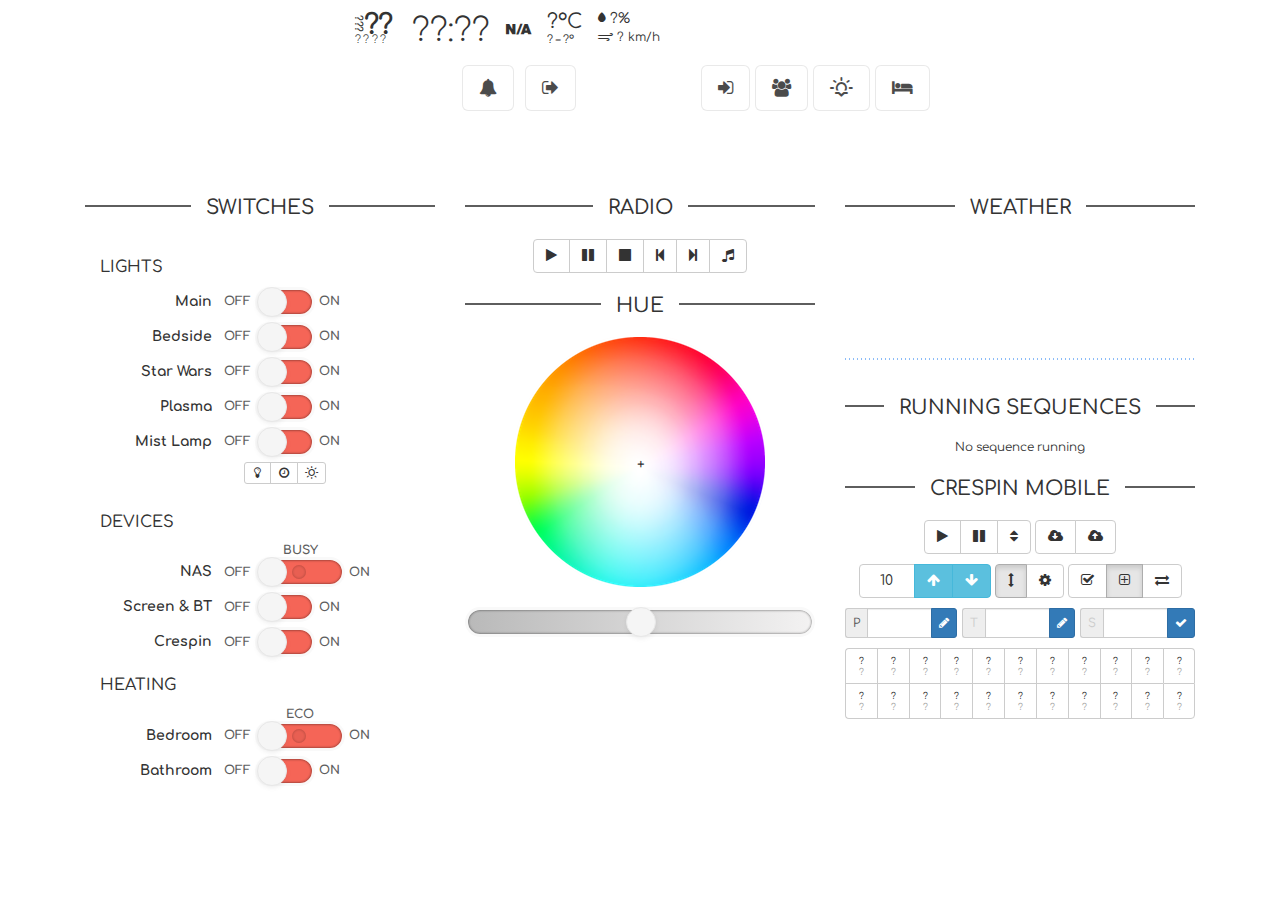
==== commit d6be8c9e: "Update web UI" ====
--- a/webui/index.html
+++ b/webui/index.html
@@ -6,6 +6,8 @@
     <meta name="viewport" content="width=device-width, initial-scale=1">
 
     <title>Home</title>
+
+    <link rel="manifest" href="manifest.json">
 
     <link rel="stylesheet" href="css/bootstrap.min.css">
     <link rel="stylesheet" href="css/font-awesome.min.css">
@@ -15,34 +17,35 @@
 </head>
 <body>
 
+    <div id="header-info">
+        <div class="header-info-block" id="header-day">
+            <div class="dayname">???</div>
+            <div class="day">??</div>
+            <div class="month">????</div>
+        </div>
+        <div class="header-info-block" id="header-time">??:??</div>
+        <div class="header-info-block" id="header-weather-icon">
+            <i data-toggle="tooltip" data-placement="bottom" title="Unknown" class="wi wi-na"></i>
+        </div>
+        <div class="header-info-block" id="header-weather-temp">
+            <div id="header-weather-temp-1"><span>?</span>°C</div>
+            <div id="header-weather-temp-2">
+                <span>?</span> &ndash; <span>?</span>°
+            </div>
+        </div>
+        <div class="header-info-block" id="header-weather-add">
+            <div id="header-weather-add-1">
+                <i class="wi wi-raindrop"></i> <span>?</span>%
+            </div>
+            <div id="header-weather-add-2">
+                <i class="wi wi-strong-wind" data-toggle="tooltip" data-placement="bottom" title="Unknown"></i> <span>?</span> km/h
+            </div>
+        </div>
+    </div>
+
     <header>
         <div id="header-container">
             <div id="header-content">
-                <div id="header-info">
-                    <div class="header-info-block" id="header-day">
-                        <div class="dayname">???</div>
-                        <div class="day">??</div>
-                        <div class="month">????</div>
-                    </div>
-                    <div class="header-info-block" id="header-time">??:??</div>
-                    <div class="header-info-block" id="header-weather-icon">
-                        <i data-toggle="tooltip" data-placement="bottom" title="Unknown" class="wi wi-na"></i>
-                    </div>
-                    <div class="header-info-block" id="header-weather-temp">
-                        <div id="header-weather-temp-1"><span>?</span>°C</div>
-                        <div id="header-weather-temp-2">
-                            <span>?</span> &ndash; <span>?</span>°
-                        </div>
-                    </div>
-                    <div class="header-info-block" id="header-weather-add">
-                        <div id="header-weather-add-1">
-                            <i class="wi wi-raindrop"></i> <span>?</span>%
-                        </div>
-                        <div id="header-weather-add-2">
-                            <i class="wi wi-strong-wind" data-toggle="tooltip" data-placement="bottom" title="Unknown"></i> <span>?</span> km/h
-                        </div>
-                    </div>
-                </div>
 
                 <button id="btn-wakeup" class="btn btn-lg btn-default" data-uri="/api/scenarios/wakeup">
                     <i class="fa fa-bell"></i></button>
@@ -78,7 +81,7 @@
                         </div>
                     </div>
 
-                    <div class="command-container" data-device="power-plug" data-id="bedside-lamp" data-uri="/api/devices/power-plug/bedside-lamp">
+                    <div class="command-container" data-device="hue-lamp" data-id="1" data-uri="/api/devices/hue-lamp/1">
                         <span class="command-label">Bedside</span>
                         <div class="command toggle-container">
                             <div class="text before">Off</div>
@@ -158,6 +161,17 @@
                         </div>
                     </div>
 
+                    <div class="command-container" data-device="crespin" data-uri="/api/devices/crespin">
+                        <span class="command-label">Crespin</span>
+                        <div class="command toggle-container">
+                            <div class="text before">Off</div>
+                            <div class="toggle">
+                                <span class="btn"></span>
+                            </div>
+                            <div class="text after">On</div>
+                        </div>
+                    </div>
+
 
                     <h3>Heating</h3>
 
@@ -210,18 +224,7 @@
                     <div id="hue_hs_pos">+</div>
                     <img id="hue_hs" src="images/hue.png" />
                 </div>
-                <div style="display: flex;">
-                    <div id="hue_on" class="command toggle-container" style="margin-right: 15px;">
-                        <div class="text before">Off</div>
-                        <div class="toggle">
-                            <span class="btn"></span>
-                        </div>
-                        <div class="text after">On</div>
-                    </div>
-                    <div style="flex-grow: 1;">
-                        <input id="hue_v" type="range" min="0" max="255" />
-                    </div>
-                </div>
+                <input id="hue_v" type="range" min="0" max="255" />
             </div>
         </div>
         <div class="col-lg-4 col-sm-6">
@@ -244,6 +247,97 @@
                 <p class="text-center small">No sequence running</p>
             </div>
 
+            <div class="block" id="crespin" data-uri="/api/devices/crespin">
+                <h2><span>Crespin Mobile</span></h2>
+                <p class="text-center">
+                    <span class="btn-group">
+                        <button class="btn btn-default" data-command="run"><i class="fa fa-play"></i></button>
+                        <button class="btn btn-default" data-command="pause"><i class="fa fa-pause"></i></button>
+                        <button class="btn btn-default" data-command="totarget"><i class="fa fa-sort"></i></button>
+                    </span>
+                    <span class="btn-group">
+                        <button class="btn btn-default" data-command="data"><i class="fa fa-cloud-download"></i></button>
+                        <button class="btn btn-default" data-command="setdata"><i class="fa fa-cloud-upload"></i></button>
+                    </span>
+                </p>
+                <p class="text-center">
+                    <span class="btn-group">
+                        <input type="text" class="btn btn-default" data-action="delta-val" value="10" size="2">
+                        <button class="btn btn-info" data-action="up"><i class="fa fa-arrow-up"></i></button>
+                        <button class="btn btn-info" data-action="down"><i class="fa fa-arrow-down"></i></button>
+                    </span>
+                    <span class="btn-group">
+                        <button class="btn btn-default active" data-action="target" data-toggle="tooltip" title="Move (target)"><i class="fa fa-arrows-v"></i></button>
+                        <button class="btn btn-default" data-action="position" data-toggle="tooltip" title="Calibrate (position)"><i class="fa fa-cog"></i></button>
+                    </span>
+                    <span class="btn-group">
+                        <button class="btn btn-default" data-action="selectall" data-toggle="tooltip" title="Select all"><i class="fa fa-check-square-o"></i></button>
+                        <button class="btn btn-default active" data-action="multiselect" data-toggle="tooltip" title="Multiple select"><i class="fa fa-plus-square-o"></i></button>
+                        <button class="btn btn-default" data-action="instant" data-toggle="tooltip" title="Instant update"><i class="fa fa-exchange"></i></button>
+                    </span>
+                </p>
+                <table id="crespin-vals">
+                    <tr>
+                        <td>
+                            <div class="input-group input-group-sm">
+                                <span class="input-group-addon">P</span>
+                                <input type="text" class="form-control" data-action="position-val">
+                                <span class="input-group-btn">
+                                   <button class="btn btn-primary" type="button" data-action="setpos"><i class="fa fa-pencil"></i></button>
+                                </span>
+                            </div>
+                        </td>
+                        <td>
+                            <div class="input-group input-group-sm">
+                                <span class="input-group-addon" style="color: #ccc">T</span>
+                                <input type="text" class="form-control" data-action="target-val">
+                                <span class="input-group-btn">
+                                   <button class="btn btn-primary" type="button" data-action="settarget"><i class="fa fa-pencil"></i></button>
+                                </span>
+                            </div>
+                        </td>
+                        <td>
+                            <div class="input-group input-group-sm">
+                                <span class="input-group-addon" style="color: #ccc">S</span>
+                                <input type="text" class="form-control" data-action="speed-val">
+                                <span class="input-group-btn">
+                                   <button class="btn btn-primary" type="button" data-action="setspeed"><i class="fa fa-check"></i></button>
+                                </span>
+                            </div>
+                        </td>
+                    </tr>
+                </table>
+
+                <table id="crespin-motors">
+                    <tr class="row-1">
+                        <td data-motid="21"><span class="pos">?</span><br><span class="target">?</span></td>
+                        <td data-motid="19"><span class="pos">?</span><br><span class="target">?</span></td>
+                        <td data-motid="17"><span class="pos">?</span><br><span class="target">?</span></td>
+                        <td data-motid="15"><span class="pos">?</span><br><span class="target">?</span></td>
+                        <td data-motid="13"><span class="pos">?</span><br><span class="target">?</span></td>
+                        <td data-motid="11"><span class="pos">?</span><br><span class="target">?</span></td>
+                        <td data-motid="9"><span class="pos">?</span><br><span class="target">?</span></td>
+                        <td data-motid="7"><span class="pos">?</span><br><span class="target">?</span></td>
+                        <td data-motid="5"><span class="pos">?</span><br><span class="target">?</span></td>
+                        <td data-motid="3"><span class="pos">?</span><br><span class="target">?</span></td>
+                        <td data-motid="1"><span class="pos">?</span><br><span class="target">?</span></td>
+                    </tr>
+                    <tr class="row-2">
+                        <td data-motid="20"><span class="pos">?</span><br><span class="target">?</span></td>
+                        <td data-motid="18"><span class="pos">?</span><br><span class="target">?</span></td>
+                        <td data-motid="16"><span class="pos">?</span><br><span class="target">?</span></td>
+                        <td data-motid="14"><span class="pos">?</span><br><span class="target">?</span></td>
+                        <td data-motid="12"><span class="pos">?</span><br><span class="target">?</span></td>
+                        <td data-motid="10"><span class="pos">?</span><br><span class="target">?</span></td>
+                        <td data-motid="8"><span class="pos">?</span><br><span class="target">?</span></td>
+                        <td data-motid="6"><span class="pos">?</span><br><span class="target">?</span></td>
+                        <td data-motid="4"><span class="pos">?</span><br><span class="target">?</span></td>
+                        <td data-motid="2"><span class="pos">?</span><br><span class="target">?</span></td>
+                        <td data-motid="0"><span class="pos">?</span><br><span class="target">?</span></td>
+                    </tr>
+                </table>
+            </div>
+
             <!--
             <div class="block">
                 <h2><span>Calendar</span></h2>
@@ -259,4 +353,4 @@
     <script src="js/bootstrap.min.js"></script>
     <script src="js/app.js"></script>
 </body>
-</html>+</html>
--- a/webui/css/style.css
+++ b/webui/css/style.css
@@ -40,8 +40,12 @@
 
 #header-info {
     height: 45px;
+    margin: 0 auto -45px;
     padding-left: 15px;
     padding-top: 5px;
+    position: relative;
+    z-index: 100;
+    max-width: 600px;
 }
 
 .header-info-block {
@@ -240,6 +244,25 @@
     fill: #999;
 }
 
+#weather-time text.weather {
+    font-family: weathericons;
+    fill: #666;
+    font-weight: bold;
+    font-size: 10px;
+}
+
+#weather-time text.weather-mostlysunny, #weather-time text.weather-partlysunny, #weather-time text.weather-clear, #weather-time text.weather-sunny
+    { fill: #f5c400; }
+#weather-time text.weather-partlycloudy
+    { fill: #d8cda3; }
+#weather-time text.weather-mostlycloudy, #weather-time text.weather-cloudy, #weather-time text.weather-fog, #weather-time text.weather-hazy
+    { fill: #9aa2a7; }
+#weather-time text.weather-chancerain, #weather-time text.weather-rain
+    { fill: #5d90c3; }
+#weather-time text.weather-chancesnow, #weather-time text.weather-chancesleet, #weather-time text.weather-flurries, #weather-time text.weather-snow, #weather-time text.weather-sleet, #weather-time text.weather-chanceflurries
+    { fill: #e4e3e3; text-shadow: 0px 0px 1.5px #444 }
+#weather-time text.weather-chancetstorms, #weather-time text.weather-tstorms
+    { fill: #38638e; }
 
 #weather-time line.day {
     stroke-width: 1;
@@ -484,4 +507,79 @@
   left: 55px;
 }
 
-
+.btn:focus,.btn:active:focus,.btn.active:focus,
+.btn.focus,.btn:active.focus,.btn.active.focus {
+    outline: none;
+}
+
+#crespin input.btn {
+    cursor: text;
+}
+
+#crespin-vals {
+    margin-bottom: 10px;
+}
+
+#crespin-vals td:not(:last-child) {
+    padding-right: 5px;
+}
+
+#crespin-vals .input-group-sm>.form-control, #crespin-vals .input-group-sm>.input-group-addon, #crespin-vals .input-group-sm>.input-group-btn>.btn {
+    padding: 5px 7px;
+}
+
+#crespin-motors {
+    width: 100%;
+    max-width: 390px;
+    border-collapse: separate;
+}
+
+#crespin-motors td {
+    text-align: center;
+    color: #333;
+    background: #fff;
+    line-height: 10px;
+    padding: 6px 0;
+    cursor: pointer;
+    border-top: 1px solid #ccc;
+    border-left: 1px solid #ccc;
+    width: 9%;
+}
+
+#crespin-motors td.active {
+    color: #333;
+    background-color: #e6e6e6;
+    border-color: #adadad;
+    box-shadow: inset 0 3px 5px rgba(0,0,0,.125);
+}
+
+#crespin-motors td .target {
+    color: #AAA;
+}
+
+#crespin-motors tr:last-child td {
+    border-bottom: 1px solid #ccc;
+}
+#crespin-motors tr td:last-child {
+    border-right: 1px solid #ccc;
+}
+
+#crespin-motors tr:first-child td {
+    margin-bottom: -1px;
+}
+#crespin-motors tr:first-child td:first-child {
+    border-top-left-radius: 4px;
+}
+#crespin-motors tr:first-child td:last-child {
+    border-top-right-radius: 4px;
+}
+#crespin-motors tr:last-child td:first-child {
+    border-bottom-left-radius: 4px;
+}
+#crespin-motors tr:last-child td:last-child {
+    border-bottom-right-radius: 4px;
+}
+
+#crespin-motors .pos, #crespin-motors .target {
+    font-size: 9px;
+}
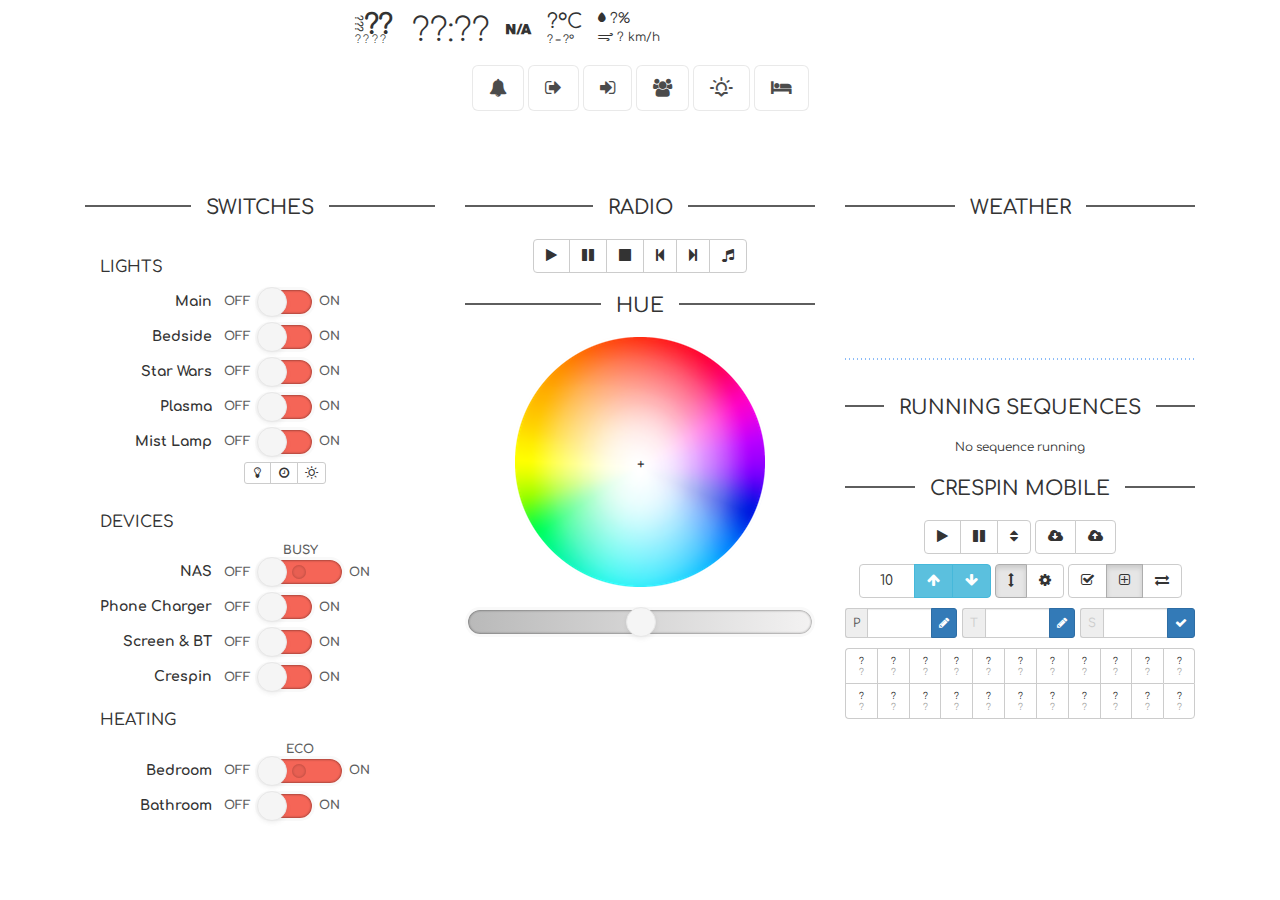
==== commit cbf821cd: "General update of stuff" ====
--- a/webui/index.html
+++ b/webui/index.html
@@ -16,7 +16,7 @@
     <link rel="stylesheet" href="css/style.css">
 </head>
 <body>
-
+<!-- 
     <div id="header-info">
         <div class="header-info-block" id="header-day">
             <div class="dayname">???</div>
@@ -43,25 +43,70 @@
         </div>
     </div>
 
+    <div id="header-content">
+        <button id="btn-wakeup" class="btn btn-lg btn-default" data-uri="/api/scenarios/wakeup">
+            <i class="fa fa-bell"></i></button>
+        <button id="btn-leave" class="btn btn-lg btn-default" data-state="out" data-uri="/api/scenarios/leave">
+            <i class="fa fa-sign-out"></i></button>
+        <button id="btn-arrive" class="btn btn-lg btn-default" data-state="home" data-uri="/api/scenarios/arrive">
+            <i class="fa fa-sign-in"></i></button>
+        <button id="btn-party" class="btn btn-lg btn-default" data-state="simple" data-uri="/api/scenarios/party">
+            <i class="fa fa-users"></i></button>
+        <button id="btn-bedtime" class="btn btn-lg btn-default" data-state="simple" data-uri="/api/scenarios/bedtime">
+            <i class="wi wi-sunset"></i></button>
+        <button id="btn-sleep" class="btn btn-lg btn-default" data-state="simple" data-uri="/api/scenarios/sleep">
+            <i class="fa fa-bed"></i></button>
+    </div>
+
     <header>
         <div id="header-container">
-            <div id="header-content">
-
-                <button id="btn-wakeup" class="btn btn-lg btn-default" data-uri="/api/scenarios/wakeup">
-                    <i class="fa fa-bell"></i></button>
-                <button id="btn-leave" class="btn btn-lg btn-default" data-state="out" data-uri="/api/scenarios/leave">
-                    <i class="fa fa-sign-out"></i></button>
-                <button id="btn-arrive" class="btn btn-lg btn-default" data-state="home" data-uri="/api/scenarios/arrive">
-                    <i class="fa fa-sign-in"></i></button>
-                <button id="btn-party" class="btn btn-lg btn-default" data-state="simple" data-uri="/api/scenarios/party">
-                    <i class="fa fa-users"></i></button>
-                <button id="btn-bedtime" class="btn btn-lg btn-default" data-state="simple" data-uri="/api/scenarios/bedtime">
-                    <i class="wi wi-sunset"></i></button>
-                <button id="btn-sleep" class="btn btn-lg btn-default" data-state="simple" data-uri="/api/scenarios/sleep">
-                    <i class="fa fa-bed"></i></button>
-            </div>
         </div>
     </header>
+ -->
+
+    <header>
+        <div id="header-info">
+            <div class="header-info-block" id="header-day">
+                <div class="dayname">???</div>
+                <div class="day">??</div>
+                <div class="month">????</div>
+            </div>
+            <div class="header-info-block" id="header-time">??:??</div>
+            <div class="header-info-block" id="header-weather-icon">
+                <i data-toggle="tooltip" data-placement="bottom" title="Unknown" class="wi wi-na"></i>
+            </div>
+            <div class="header-info-block" id="header-weather-temp">
+                <div id="header-weather-temp-1"><span>?</span>°C</div>
+                <div id="header-weather-temp-2">
+                    <span>?</span> &ndash; <span>?</span>°
+                </div>
+            </div>
+            <div class="header-info-block" id="header-weather-add">
+                <div id="header-weather-add-1">
+                    <i class="wi wi-raindrop"></i> <span>?</span>%
+                </div>
+                <div id="header-weather-add-2">
+                    <i class="wi wi-strong-wind" data-toggle="tooltip" data-placement="bottom" title="Unknown"></i> <span>?</span> km/h
+                </div>
+            </div>
+        </div>
+
+        <div id="header-content">
+            <button id="btn-wakeup" class="btn btn-lg btn-default" data-uri="/api/scenarios/wakeup">
+                <i class="fa fa-bell"></i></button>
+            <button id="btn-leave" class="btn btn-lg btn-default" data-state="out" data-uri="/api/scenarios/leave">
+                <i class="fa fa-sign-out"></i></button>
+            <button id="btn-arrive" class="btn btn-lg btn-default" data-state="home" data-uri="/api/scenarios/arrive">
+                <i class="fa fa-sign-in"></i></button>
+            <button id="btn-party" class="btn btn-lg btn-default" data-state="simple" data-uri="/api/scenarios/party">
+                <i class="fa fa-users"></i></button>
+            <button id="btn-bedtime" class="btn btn-lg btn-default" data-state="simple" data-uri="/api/scenarios/bedtime">
+                <i class="wi wi-sunset"></i></button>
+            <button id="btn-sleep" class="btn btn-lg btn-default" data-state="simple" data-uri="/api/scenarios/sleep">
+                <i class="fa fa-bed"></i></button>
+        </div>
+    </header>
+
 
     <div class="container" role="main">
         <div class="col-lg-4 col-sm-6">
@@ -147,6 +192,17 @@
                                 <div class="right-btn"></div>
                             </div>
                             <div class="toggle3-text text after">On</div>
+                        </div>
+                    </div>
+
+                    <div class="command-container" data-device="power-plug" data-id="phone-charger" data-uri="/api/devices/power-plug/phone-charger">
+                        <span class="command-label">Phone charger</span>
+                        <div class="command toggle-container">
+                            <div class="text before">Off</div>
+                            <div class="toggle">
+                                <span class="btn"></span>
+                            </div>
+                            <div class="text after">On</div>
                         </div>
                     </div>
 
--- a/webui/css/style.css
+++ b/webui/css/style.css
@@ -3,22 +3,30 @@
 body {
     font-family: Comfortaa, 'Open Sans', Helvetica, sans-serif;
 }
+
+/*
+header { background: url('/api/sun.svg') center center; overflow: auto; }
+#header-container { background-position: center center; min-width: 600px; height: 175px; }
+#header-content { max-width: 600px; height: 175px; margin: 0 auto; position: relative; } header-info { height: 45px; margin: 0 auto -45px; padding-left: 15px; padding-top: 5px; position: relative; z-index: 100; max-width: 600px; } btn-wakeup { left: 122px; }
+#btn-leave { left: 185px; }
+#btn-arrive { right: 190px; }
+#btn-party { right: 132px; }
+#btn-bedtime { right: 70px; }
+#btn-sleep { right: 10px; }
+#header-content .btn { position: absolute; top: 65px; }
+*/
 
 header {
     background: url('/api/sun.svg') center center;
     overflow: auto;
-}
-
-#header-container {
-    background-position: center center;
-    min-width: 600px;
+    height: 175px;
 }
 
 #header-content {
-    width: 600px;
-    height: 175px;
-    margin: 0 auto;
-    position: relative;
+    height: 45px;
+    margin: 20px auto 0;
+    text-align: center;
+    max-width: 600px;
 }
 
 #header-content .btn {
@@ -26,25 +34,13 @@
     background-color: rgba(255, 255, 255, 0.8);
     border-color: rgba(204, 204, 204, 0.6);
     opacity: 0.7;
-    position: absolute;
-    top: 65px;
-}
-
-#btn-wakeup { left: 122px; }
-#btn-leave { left: 185px; }
-#btn-arrive { right: 190px; }
-#btn-party { right: 132px; }
-#btn-bedtime { right: 70px; }
-#btn-sleep { right: 10px; }
-
+}
 
 #header-info {
     height: 45px;
-    margin: 0 auto -45px;
+    margin: 0 auto;
     padding-left: 15px;
     padding-top: 5px;
-    position: relative;
-    z-index: 100;
     max-width: 600px;
 }
 
@@ -251,9 +247,9 @@
     font-size: 10px;
 }
 
-#weather-time text.weather-mostlysunny, #weather-time text.weather-partlysunny, #weather-time text.weather-clear, #weather-time text.weather-sunny
+#weather-time text.weather-mostlysunny, #weather-time text.weather-partlysunny, #weather-time text.weather-clear, #weather-time text.weather-sunny, #weather-time text.weather-clear-day, #weather-time text.weather-clear-night
     { fill: #f5c400; }
-#weather-time text.weather-partlycloudy
+#weather-time text.weather-partlycloudy, #weather-time text.weather-partly-cloudy-day, #weather-time text.weather-partly-cloudy-night
     { fill: #d8cda3; }
 #weather-time text.weather-mostlycloudy, #weather-time text.weather-cloudy, #weather-time text.weather-fog, #weather-time text.weather-hazy
     { fill: #9aa2a7; }
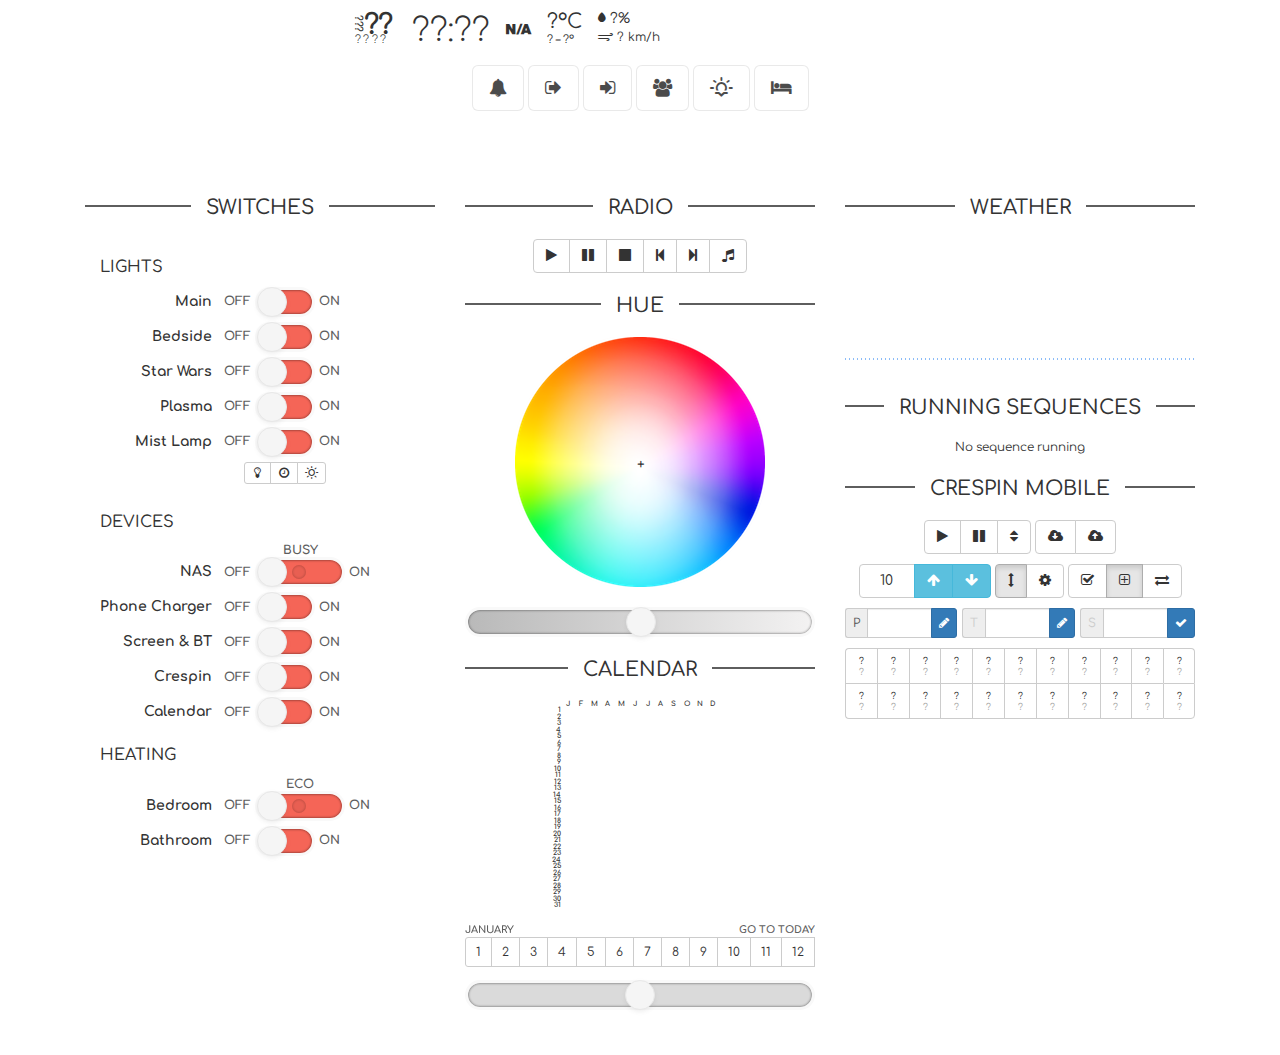
==== commit 154ce6fe: "Update" ====
--- a/webui/index.html
+++ b/webui/index.html
@@ -14,6 +14,8 @@
     <link rel="stylesheet" href="css/weather-icons.min.css">
     <link rel="stylesheet" href="css/weather-icons-wind.min.css">
     <link rel="stylesheet" href="css/style.css">
+    <link rel="stylesheet" href="css/classic.min.css"/>
+
 </head>
 <body>
 <!-- 
@@ -228,6 +230,17 @@
                         </div>
                     </div>
 
+                    <div class="command-container" data-device="calendar" data-uri="/calendar/display/switch">
+                        <span class="command-label">Calendar</span>
+                        <div class="command toggle-container">
+                            <div class="text before">Off</div>
+                            <div class="toggle">
+                                <span class="btn"></span>
+                            </div>
+                            <div class="text after">On</div>
+                        </div>
+                    </div>
+
 
                     <h3>Heating</h3>
 
@@ -281,6 +294,23 @@
                     <img id="hue_hs" src="images/hue.png" />
                 </div>
                 <input id="hue_v" type="range" min="0" max="255" />
+            </div>
+
+            <div class="block">
+                <h2><span>Calendar</span></h2>
+                <p id="calendar_list" class="text-center">
+                    <!-- Content generated in JS -->
+                </p>
+                <div id="calendar_view">
+                    <!-- Content generated in JS -->
+                </div>
+                <div id="calendar_go_today">GO TO TODAY</div>
+                <div id="calendar_days">
+                    <div class="wrapper">
+                        <!-- Content generated in JS -->
+                    </div>
+                </div>
+                <input id="calendar_brightness" type="range" min="1" max="16" step="0.15" />
             </div>
         </div>
         <div class="col-lg-4 col-sm-6">
@@ -404,9 +434,32 @@
 
     </div>
 
+    <div class="modal fade" id="calendar-edit" tabindex="-1" role="dialog">
+      <div class="modal-dialog" role="document">
+        <div class="modal-content">
+          <div class="modal-header">
+            <button type="button" class="close" data-dismiss="modal" aria-label="Close"><span aria-hidden="true">&times;</span></button>
+            <h4 class="modal-title">Edit calendar</h4>
+          </div>
+          <div class="modal-body">
+            <form method="POST" action="/calendar/calendars">
+                <input type="text" class="form-control" id="calendar-name" name="name" />
+                <div id="calendar-color-picker"></div>
+              <input type="hidden" id="calendar-color" name="color" />
+            </form>
+          </div>
+          <div class="modal-footer">
+            <button type="button" class="btn btn-default" data-dismiss="modal">Cancel</button>
+            <button type="button" id="calendar-edit-delete" class="btn btn-danger">Delete</button>
+            <button type="button" id="calendar-edit-edit" class="btn btn-primary">Send</button>
+          </div>
+        </div>
+      </div>
+    </div>
 
     <script src="js/jquery-3.1.1.min.js"></script>
     <script src="js/bootstrap.min.js"></script>
+    <script src="js/pickr.min.js"></script>
     <script src="js/app.js"></script>
 </body>
 </html>
--- a/webui/css/style.css
+++ b/webui/css/style.css
@@ -16,6 +16,10 @@
 #header-content .btn { position: absolute; top: 65px; }
 */
 
+body > .container {
+    margin-bottom: 45px;
+}
+
 header {
     background: url('/api/sun.svg') center center;
     overflow: auto;
@@ -249,7 +253,7 @@
 
 #weather-time text.weather-mostlysunny, #weather-time text.weather-partlysunny, #weather-time text.weather-clear, #weather-time text.weather-sunny, #weather-time text.weather-clear-day, #weather-time text.weather-clear-night
     { fill: #f5c400; }
-#weather-time text.weather-partlycloudy, #weather-time text.weather-partly-cloudy-day, #weather-time text.weather-partly-cloudy-night
+#weather-time text.weather-partlycloudy, #weather-time text.weather-partly-cloudy-day, #weather-time text.weather-partly-cloudy-night, #weather-time text.weather-wind
     { fill: #d8cda3; }
 #weather-time text.weather-mostlycloudy, #weather-time text.weather-cloudy, #weather-time text.weather-fog, #weather-time text.weather-hazy
     { fill: #9aa2a7; }
@@ -579,3 +583,90 @@
 #crespin-motors .pos, #crespin-motors .target {
     font-size: 9px;
 }
+
+#calendar_list .btn-group {
+    border-radius: 4px;
+    margin-right: 5px;
+    opacity: 0.4;
+}
+
+#calendar_list .btn {
+    color: #fff;
+    text-shadow: 0 0 2px rgba(0, 0, 0, 0.85);
+    background: none;
+    border: none;
+}
+
+#calendar_list .btn.btn-add {
+    border-radius: 4px;
+    background-color: #949494;
+}
+
+#calendar_list .btn-group.active {
+    opacity: 1;
+}
+
+#calendar_list .btn-edit {
+    border-left: 1px solid rgba(0,0,0,0.1);
+}
+
+#calendar_view {
+    text-align: center;
+}
+
+#calendar_view table {
+    line-height: 6px; font-size: 7px; margin: 0 auto 8px; display: inline-block; margin-right: 12px; font-weight: bold;
+}
+#calendar_view td {
+    padding: 0 3.5px; text-align: center;
+}
+#calendar_view .circle {
+    width: 6px; height: 6px; border-radius: 3px; background-color: #ffd400; display: inline-block; margin-bottom: -0.5px;
+    opacity: 0;
+}
+
+#calendar_view .circle.active {
+    opacity: 1;
+}
+
+#calendar_view .day_title {
+    text-align: right; padding-right: 0px;
+}
+
+#calendar_days {
+	overflow-x: scroll;
+	white-space: nowrap;
+	padding-bottom: 13px;
+}
+
+#calendar_days .month {
+    display: inline-block;
+    margin-right: 12px;
+}
+#calendar_days .month .btn-group>.btn { float: none; }
+
+#calendar_days .title {
+    position: sticky; /* position: -webkit-sticky; */
+	width: 100px;
+	left: 0px;
+	text-transform: uppercase;
+	color: #5e5e5e;
+	font-weight: bold;
+	font-size: 10px;
+}
+
+#calendar_go_today {
+    position: absolute;
+    right: 15px;
+    font-size: 10px;
+    color: #5e5e5e;
+	font-weight: bold;
+    z-index: 1000;
+    cursor: pointer;
+    background: #fff;
+    padding-left: 10px;
+}
+
+#calendar-edit .pcr-app {
+    margin: 15px auto 0;
+}
--- a/webui/css/classic.min.css
+++ b/webui/css/classic.min.css
@@ -0,0 +1 @@
+/*! Pickr 1.5.1 MIT | https://github.com/Simonwep/pickr */.pickr{position:relative;overflow:visible;transform:translateY(0)}.pickr *{box-sizing:border-box;outline:none;border:none;-webkit-appearance:none}.pickr .pcr-button{position:relative;height:2em;width:2em;padding:.5em;cursor:pointer;font-family:-apple-system,BlinkMacSystemFont,Segoe UI,Roboto,Helvetica Neue,Arial,sans-serif;border-radius:.15em;background:url('data:image/svg+xml;utf8, <svg xmlns="http://www.w3.org/2000/svg" viewBox="0 0 50 50" stroke="%2342445A" stroke-width="5px" stroke-linecap="round"><path d="M45,45L5,5"></path><path d="M45,5L5,45"></path></svg>') no-repeat 50%;background-size:0;transition:all .3s}.pickr .pcr-button:before{background:url('data:image/svg+xml;utf8, <svg xmlns="http://www.w3.org/2000/svg" viewBox="0 0 2 2"><path fill="white" d="M1,0H2V1H1V0ZM0,1H1V2H0V1Z"/><path fill="gray" d="M0,0H1V1H0V0ZM1,1H2V2H1V1Z"/></svg>');background-size:.5em;z-index:-1;z-index:auto}.pickr .pcr-button:after,.pickr .pcr-button:before{position:absolute;content:"";top:0;left:0;width:100%;height:100%;border-radius:.15em}.pickr .pcr-button:after{transition:background .3s;background:currentColor}.pickr .pcr-button.clear{background-size:70%}.pickr .pcr-button.clear:before{opacity:0}.pickr .pcr-button.clear:focus{box-shadow:0 0 0 1px hsla(0,0%,100%,.85),0 0 0 3px currentColor}.pickr .pcr-button.disabled{cursor:not-allowed}.pcr-app *,.pickr *{box-sizing:border-box;outline:none;border:none;-webkit-appearance:none}.pcr-app button.pcr-active,.pcr-app button:focus,.pcr-app input.pcr-active,.pcr-app input:focus,.pickr button.pcr-active,.pickr button:focus,.pickr input.pcr-active,.pickr input:focus{box-shadow:0 0 0 1px hsla(0,0%,100%,.85),0 0 0 3px currentColor}.pcr-app .pcr-palette,.pcr-app .pcr-slider,.pickr .pcr-palette,.pickr .pcr-slider{transition:box-shadow .3s}.pcr-app .pcr-palette:focus,.pcr-app .pcr-slider:focus,.pickr .pcr-palette:focus,.pickr .pcr-slider:focus{box-shadow:0 0 0 1px hsla(0,0%,100%,.85),0 0 0 3px rgba(0,0,0,.25)}.pcr-app{position:fixed;display:flex;flex-direction:column;z-index:10000;border-radius:.1em;background:#fff;opacity:0;visibility:hidden;transition:opacity .3s,visibility 0s .3s;font-family:-apple-system,BlinkMacSystemFont,Segoe UI,Roboto,Helvetica Neue,Arial,sans-serif;box-shadow:0 .15em 1.5em 0 rgba(0,0,0,.1),0 0 1em 0 rgba(0,0,0,.03);left:0;top:0}.pcr-app.visible{transition:opacity .3s;visibility:visible;opacity:1}.pcr-app .pcr-swatches{display:flex;flex-wrap:wrap;margin-top:.75em}.pcr-app .pcr-swatches.pcr-last{margin:0}@supports (display:grid){.pcr-app .pcr-swatches{display:grid;align-items:center;grid-template-columns:repeat(auto-fit,1.75em)}}.pcr-app .pcr-swatches>button{font-size:1em;position:relative;width:calc(1.75em - 5px);height:calc(1.75em - 5px);border-radius:.15em;cursor:pointer;margin:2.5px;flex-shrink:0;justify-self:center;transition:all .15s;overflow:hidden;background:transparent;z-index:1}.pcr-app .pcr-swatches>button:before{position:absolute;content:"";top:0;left:0;width:100%;height:100%;background:url('data:image/svg+xml;utf8, <svg xmlns="http://www.w3.org/2000/svg" viewBox="0 0 2 2"><path fill="white" d="M1,0H2V1H1V0ZM0,1H1V2H0V1Z"/><path fill="gray" d="M0,0H1V1H0V0ZM1,1H2V2H1V1Z"/></svg>');background-size:6px;border-radius:.15em;z-index:-1}.pcr-app .pcr-swatches>button:after{content:"";position:absolute;top:0;left:0;width:100%;height:100%;background:currentColor;border:1px solid rgba(0,0,0,.05);border-radius:.15em;box-sizing:border-box}.pcr-app .pcr-swatches>button:hover{-webkit-filter:brightness(1.05);filter:brightness(1.05)}.pcr-app .pcr-interaction{display:flex;flex-wrap:wrap;align-items:center;margin:0 -.2em}.pcr-app .pcr-interaction>*{margin:0 .2em}.pcr-app .pcr-interaction input{letter-spacing:.07em;font-size:.75em;text-align:center;cursor:pointer;color:#75797e;background:#f1f3f4;border-radius:.15em;transition:all .15s;padding:.45em .5em;margin-top:.75em}.pcr-app .pcr-interaction input:hover{-webkit-filter:brightness(.975);filter:brightness(.975)}.pcr-app .pcr-interaction input:focus{box-shadow:0 0 0 1px hsla(0,0%,100%,.85),0 0 0 3px rgba(66,133,244,.75)}.pcr-app .pcr-interaction .pcr-result{color:#75797e;text-align:left;flex:1 1 8em;min-width:8em;transition:all .2s;border-radius:.15em;background:#f1f3f4;cursor:text}.pcr-app .pcr-interaction .pcr-result::-moz-selection{background:#4285f4;color:#fff}.pcr-app .pcr-interaction .pcr-result::selection{background:#4285f4;color:#fff}.pcr-app .pcr-interaction .pcr-type.active{color:#fff;background:#4285f4}.pcr-app .pcr-interaction .pcr-cancel,.pcr-app .pcr-interaction .pcr-clear,.pcr-app .pcr-interaction .pcr-save{width:auto;color:#fff}.pcr-app .pcr-interaction .pcr-cancel:hover,.pcr-app .pcr-interaction .pcr-clear:hover,.pcr-app .pcr-interaction .pcr-save:hover{-webkit-filter:brightness(.925);filter:brightness(.925)}.pcr-app .pcr-interaction .pcr-save{background:#4285f4}.pcr-app .pcr-interaction .pcr-cancel,.pcr-app .pcr-interaction .pcr-clear{background:#f44250}.pcr-app .pcr-interaction .pcr-cancel:focus,.pcr-app .pcr-interaction .pcr-clear:focus{box-shadow:0 0 0 1px hsla(0,0%,100%,.85),0 0 0 3px rgba(244,66,80,.75)}.pcr-app .pcr-selection .pcr-picker{position:absolute;height:18px;width:18px;border:2px solid #fff;border-radius:100%;-webkit-user-select:none;-moz-user-select:none;-ms-user-select:none;user-select:none}.pcr-app .pcr-selection .pcr-color-chooser,.pcr-app .pcr-selection .pcr-color-opacity,.pcr-app .pcr-selection .pcr-color-palette{position:relative;-webkit-user-select:none;-moz-user-select:none;-ms-user-select:none;user-select:none;display:flex;flex-direction:column;cursor:grab;cursor:-webkit-grab}.pcr-app .pcr-selection .pcr-color-chooser:active,.pcr-app .pcr-selection .pcr-color-opacity:active,.pcr-app .pcr-selection .pcr-color-palette:active{cursor:grabbing;cursor:-webkit-grabbing}.pcr-app[data-theme=classic]{width:28.5em;max-width:95vw;padding:.8em}.pcr-app[data-theme=classic] .pcr-selection{display:flex;justify-content:space-between;flex-grow:1}.pcr-app[data-theme=classic] .pcr-selection .pcr-color-preview{position:relative;z-index:1;width:2em;display:flex;flex-direction:column;justify-content:space-between;margin-right:.75em}.pcr-app[data-theme=classic] .pcr-selection .pcr-color-preview:before{position:absolute;content:"";top:0;left:0;width:100%;height:100%;background:url('data:image/svg+xml;utf8, <svg xmlns="http://www.w3.org/2000/svg" viewBox="0 0 2 2"><path fill="white" d="M1,0H2V1H1V0ZM0,1H1V2H0V1Z"/><path fill="gray" d="M0,0H1V1H0V0ZM1,1H2V2H1V1Z"/></svg>');background-size:.5em;border-radius:.15em;z-index:-1}.pcr-app[data-theme=classic] .pcr-selection .pcr-color-preview .pcr-last-color{cursor:pointer;transition:background-color .3s,box-shadow .3s;border-radius:.15em .15em 0 0;z-index:2}.pcr-app[data-theme=classic] .pcr-selection .pcr-color-preview .pcr-current-color{border-radius:0 0 .15em .15em}.pcr-app[data-theme=classic] .pcr-selection .pcr-color-preview .pcr-current-color,.pcr-app[data-theme=classic] .pcr-selection .pcr-color-preview .pcr-last-color{background:currentColor;width:100%;height:50%}.pcr-app[data-theme=classic] .pcr-selection .pcr-color-palette{width:100%;height:8em;z-index:1}.pcr-app[data-theme=classic] .pcr-selection .pcr-color-palette .pcr-palette{flex-grow:1;border-radius:.15em}.pcr-app[data-theme=classic] .pcr-selection .pcr-color-palette .pcr-palette:before{position:absolute;content:"";top:0;left:0;width:100%;height:100%;background:url('data:image/svg+xml;utf8, <svg xmlns="http://www.w3.org/2000/svg" viewBox="0 0 2 2"><path fill="white" d="M1,0H2V1H1V0ZM0,1H1V2H0V1Z"/><path fill="gray" d="M0,0H1V1H0V0ZM1,1H2V2H1V1Z"/></svg>');background-size:.5em;border-radius:.15em;z-index:-1}.pcr-app[data-theme=classic] .pcr-selection .pcr-color-chooser,.pcr-app[data-theme=classic] .pcr-selection .pcr-color-opacity{margin-left:.75em}.pcr-app[data-theme=classic] .pcr-selection .pcr-color-chooser .pcr-picker,.pcr-app[data-theme=classic] .pcr-selection .pcr-color-opacity .pcr-picker{left:50%;transform:translateX(-50%)}.pcr-app[data-theme=classic] .pcr-selection .pcr-color-chooser .pcr-slider,.pcr-app[data-theme=classic] .pcr-selection .pcr-color-opacity .pcr-slider{width:8px;flex-grow:1;border-radius:50em}.pcr-app[data-theme=classic] .pcr-selection .pcr-color-chooser .pcr-slider{background:linear-gradient(180deg,red,#ff0,#0f0,#0ff,#00f,#f0f,red)}.pcr-app[data-theme=classic] .pcr-selection .pcr-color-opacity .pcr-slider{background:linear-gradient(180deg,transparent,#000),url('data:image/svg+xml;utf8, <svg xmlns="http://www.w3.org/2000/svg" viewBox="0 0 2 2"><path fill="white" d="M1,0H2V1H1V0ZM0,1H1V2H0V1Z"/><path fill="gray" d="M0,0H1V1H0V0ZM1,1H2V2H1V1Z"/></svg>');background-size:100%,50%}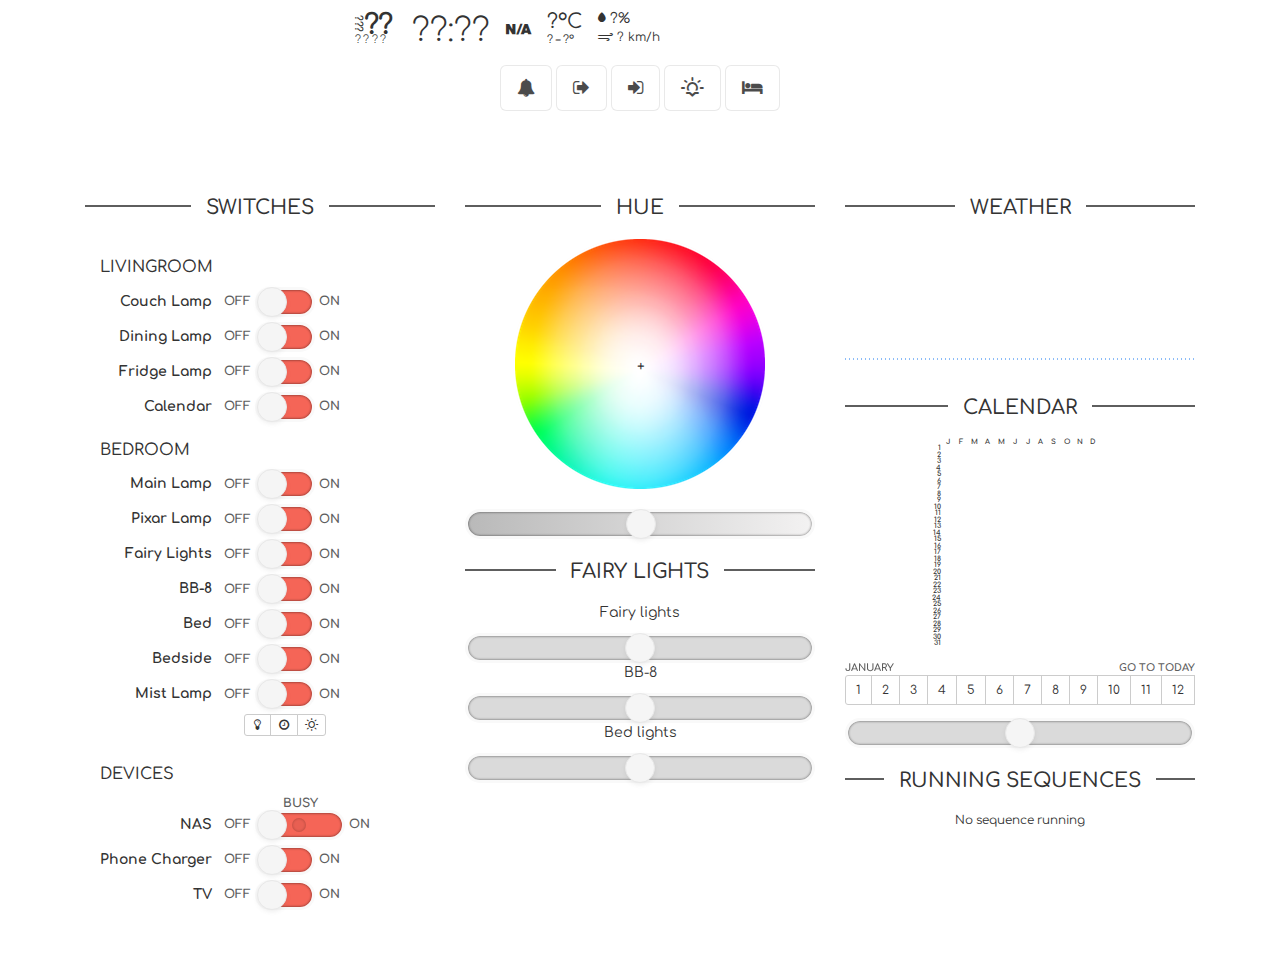
==== commit 45a84210: "Improvements" ====
--- a/webui/index.html
+++ b/webui/index.html
@@ -18,54 +18,6 @@
 
 </head>
 <body>
-<!-- 
-    <div id="header-info">
-        <div class="header-info-block" id="header-day">
-            <div class="dayname">???</div>
-            <div class="day">??</div>
-            <div class="month">????</div>
-        </div>
-        <div class="header-info-block" id="header-time">??:??</div>
-        <div class="header-info-block" id="header-weather-icon">
-            <i data-toggle="tooltip" data-placement="bottom" title="Unknown" class="wi wi-na"></i>
-        </div>
-        <div class="header-info-block" id="header-weather-temp">
-            <div id="header-weather-temp-1"><span>?</span>°C</div>
-            <div id="header-weather-temp-2">
-                <span>?</span> &ndash; <span>?</span>°
-            </div>
-        </div>
-        <div class="header-info-block" id="header-weather-add">
-            <div id="header-weather-add-1">
-                <i class="wi wi-raindrop"></i> <span>?</span>%
-            </div>
-            <div id="header-weather-add-2">
-                <i class="wi wi-strong-wind" data-toggle="tooltip" data-placement="bottom" title="Unknown"></i> <span>?</span> km/h
-            </div>
-        </div>
-    </div>
-
-    <div id="header-content">
-        <button id="btn-wakeup" class="btn btn-lg btn-default" data-uri="/api/scenarios/wakeup">
-            <i class="fa fa-bell"></i></button>
-        <button id="btn-leave" class="btn btn-lg btn-default" data-state="out" data-uri="/api/scenarios/leave">
-            <i class="fa fa-sign-out"></i></button>
-        <button id="btn-arrive" class="btn btn-lg btn-default" data-state="home" data-uri="/api/scenarios/arrive">
-            <i class="fa fa-sign-in"></i></button>
-        <button id="btn-party" class="btn btn-lg btn-default" data-state="simple" data-uri="/api/scenarios/party">
-            <i class="fa fa-users"></i></button>
-        <button id="btn-bedtime" class="btn btn-lg btn-default" data-state="simple" data-uri="/api/scenarios/bedtime">
-            <i class="wi wi-sunset"></i></button>
-        <button id="btn-sleep" class="btn btn-lg btn-default" data-state="simple" data-uri="/api/scenarios/sleep">
-            <i class="fa fa-bed"></i></button>
-    </div>
-
-    <header>
-        <div id="header-container">
-        </div>
-    </header>
- -->
-
     <header>
         <div id="header-info">
             <div class="header-info-block" id="header-day">
@@ -100,8 +52,8 @@
                 <i class="fa fa-sign-out"></i></button>
             <button id="btn-arrive" class="btn btn-lg btn-default" data-state="home" data-uri="/api/scenarios/arrive">
                 <i class="fa fa-sign-in"></i></button>
-            <button id="btn-party" class="btn btn-lg btn-default" data-state="simple" data-uri="/api/scenarios/party">
-                <i class="fa fa-users"></i></button>
+<!--            <button id="btn-party" class="btn btn-lg btn-default" data-state="simple" data-uri="/api/scenarios/party">-->
+<!--                <i class="fa fa-users"></i></button>-->
             <button id="btn-bedtime" class="btn btn-lg btn-default" data-state="simple" data-uri="/api/scenarios/bedtime">
                 <i class="wi wi-sunset"></i></button>
             <button id="btn-sleep" class="btn btn-lg btn-default" data-state="simple" data-uri="/api/scenarios/sleep">
@@ -115,10 +67,100 @@
             <div class="block" id="switches">
                 <h2><span>Switches</span></h2>
                 <div class="col-lg-12">
-                    <h3>Lights</h3>
-
-                    <div class="command-container" data-device="power-plug" data-id="main-lamp" data-uri="/api/devices/power-plug/main-lamp">
-                        <span class="command-label">Main</span>
+                    <h3>Livingroom</h3>
+
+                    <div class="command-container" data-device="power-plug" data-id="couch-lamp" data-uri="/api/devices/power-plug/couch-lamp">
+                        <span class="command-label">Couch lamp</span>
+                        <div class="command toggle-container">
+                            <div class="text before">Off</div>
+                            <div class="toggle">
+                                <span class="btn"></span>
+                            </div>
+                            <div class="text after">On</div>
+                        </div>
+                    </div>
+
+                    <div class="command-container" data-device="power-plug" data-id="dining-lamp" data-uri="/api/devices/power-plug/dining-lamp">
+                        <span class="command-label">Dining lamp</span>
+                        <div class="command toggle-container">
+                            <div class="text before">Off</div>
+                            <div class="toggle">
+                                <span class="btn"></span>
+                            </div>
+                            <div class="text after">On</div>
+                        </div>
+                    </div>
+
+                    <div class="command-container" data-device="power-plug" data-id="fridge-lamp" data-uri="/api/devices/power-plug/fridge-lamp">
+                        <span class="command-label">Fridge lamp</span>
+                        <div class="command toggle-container">
+                            <div class="text before">Off</div>
+                            <div class="toggle">
+                                <span class="btn"></span>
+                            </div>
+                            <div class="text after">On</div>
+                        </div>
+                    </div>
+
+                    <div class="command-container" data-device="calendar" data-uri="/calendar/display/switch">
+                        <span class="command-label">Calendar</span>
+                        <div class="command toggle-container">
+                            <div class="text before">Off</div>
+                            <div class="toggle">
+                                <span class="btn"></span>
+                            </div>
+                            <div class="text after">On</div>
+                        </div>
+                    </div>
+
+                    <h3>Bedroom</h3>
+
+                    <div class="command-container" data-device="power-plug" data-id="desk" data-uri="/api/devices/power-plug/desk">
+                        <span class="command-label">Main lamp</span>
+                        <div class="command toggle-container">
+                            <div class="text before">Off</div>
+                            <div class="toggle">
+                                <span class="btn"></span>
+                            </div>
+                            <div class="text after">On</div>
+                        </div>
+                    </div>
+
+                    <div class="command-container" data-device="power-plug" data-id="pixar-lamp" data-uri="/api/devices/power-plug/pixar-lamp">
+                        <span class="command-label">Pixar lamp</span>
+                        <div class="command toggle-container">
+                            <div class="text before">Off</div>
+                            <div class="toggle">
+                                <span class="btn"></span>
+                            </div>
+                            <div class="text after">On</div>
+                        </div>
+                    </div>
+
+                    <div class="command-container" data-device="espeasylights" data-id="fairy" data-uri="/api/devices/espeasylights/fairy">
+                        <span class="command-label">Fairy lights</span>
+                        <div class="command toggle-container">
+                            <div class="text before">Off</div>
+                            <div class="toggle">
+                                <span class="btn"></span>
+                            </div>
+                            <div class="text after">On</div>
+                        </div>
+                    </div>
+
+                    <div class="command-container" data-device="espeasylights" data-id="bb8" data-uri="/api/devices/espeasylights/bb8">
+                        <span class="command-label">BB-8</span>
+                        <div class="command toggle-container">
+                            <div class="text before">Off</div>
+                            <div class="toggle">
+                                <span class="btn"></span>
+                            </div>
+                            <div class="text after">On</div>
+                        </div>
+                    </div>
+
+                    <div class="command-container" data-device="espeasylights" data-id="bed" data-uri="/api/devices/espeasylights/bed">
+                        <span class="command-label">Bed</span>
                         <div class="command toggle-container">
                             <div class="text before">Off</div>
                             <div class="toggle">
@@ -139,29 +181,7 @@
                         </div>
                     </div>
 
-                    <div class="command-container" data-device="power-plug" data-id="starwars-lamp" data-uri="/api/devices/power-plug/starwars-lamp">
-                        <span class="command-label">Star Wars</span>
-                        <div class="command toggle-container">
-                            <div class="text before">Off</div>
-                            <div class="toggle">
-                                <span class="btn"></span>
-                            </div>
-                            <div class="text after">On</div>
-                        </div>
-                    </div>
-
-                    <div class="command-container" data-device="power-plug" data-id="plasma-lamp" data-uri="/api/devices/power-plug/plasma-lamp">
-                        <span class="command-label">Plasma</span>
-                        <div class="command toggle-container">
-                            <div class="text before">Off</div>
-                            <div class="toggle">
-                                <span class="btn"></span>
-                            </div>
-                            <div class="text after">On</div>
-                        </div>
-                    </div>
-
-                    <div class="command-container" data-device="mist-lamp" data-uri="/api/devices/mist-lamp">
+                    <div class="command-container" data-device="ir-remote" data-id="mistlamp" data-uri="/api/devices/ir-remote/mistlamp">
                         <span class="command-label">Mist Lamp</span>
                         <div class="command toggle-container">
                             <div class="text before">Off</div>
@@ -177,8 +197,8 @@
                             <button type="button" class="btn btn-default" data-command="mist"><i class="fa fa-clock-o fa-fw"></i></button>
                             <button type="button" class="btn btn-default" data-command="bri"><i class="wi wi-day-sunny wi-fw"></i></button>
                         </div>
-
-                    </div>
+                    </div>
+
                 </div>
                 <div class="col-lg-12">
                     <h3>Devices</h3>
@@ -208,40 +228,18 @@
                         </div>
                     </div>
 
-                    <div class="command-container" data-device="power-plug" data-id="desk" data-uri="/api/devices/power-plug/desk">
-                        <span class="command-label">Screen & BT</span>
-                        <div class="command toggle-container">
-                            <div class="text before">Off</div>
-                            <div class="toggle">
-                                <span class="btn"></span>
-                            </div>
-                            <div class="text after">On</div>
-                        </div>
-                    </div>
-
-                    <div class="command-container" data-device="crespin" data-uri="/api/devices/crespin">
-                        <span class="command-label">Crespin</span>
-                        <div class="command toggle-container">
-                            <div class="text before">Off</div>
-                            <div class="toggle">
-                                <span class="btn"></span>
-                            </div>
-                            <div class="text after">On</div>
-                        </div>
-                    </div>
-
-                    <div class="command-container" data-device="calendar" data-uri="/calendar/display/switch">
-                        <span class="command-label">Calendar</span>
-                        <div class="command toggle-container">
-                            <div class="text before">Off</div>
-                            <div class="toggle">
-                                <span class="btn"></span>
-                            </div>
-                            <div class="text after">On</div>
-                        </div>
-                    </div>
-
-
+                    <div class="command-container" data-device="ir-remote" data-id="tv" data-uri="/api/devices/ir-remote/tv">
+                        <span class="command-label">TV</span>
+                        <div class="command toggle-container">
+                            <div class="text before">Off</div>
+                            <div class="toggle">
+                                <span class="btn"></span>
+                            </div>
+                            <div class="text after">On</div>
+                        </div>
+                    </div>
+
+                    <!--
                     <h3>Heating</h3>
 
                     <div class="command-container" data-device="remote-pilot-wire" data-values="off,eco,on" data-uri="/api/devices/remote-pilot-wire">
@@ -269,11 +267,13 @@
                             <div class="text after">On</div>
                         </div>
                     </div>
+                    -->
                 </div>
             </div>
         </div>
 
         <div class="col-lg-4 col-sm-6">
+            <!--
             <div class="block" id="radio">
                 <h2><span>Radio</span></h2>
                 <p class="text-center">
@@ -287,6 +287,8 @@
                     </span>
                 </p>
             </div>
+            -->
+
             <div class="block">
                 <h2><span>Hue</span></h2>
                 <div id="hue_hs_container">
@@ -297,20 +299,16 @@
             </div>
 
             <div class="block">
-                <h2><span>Calendar</span></h2>
-                <p id="calendar_list" class="text-center">
-                    <!-- Content generated in JS -->
-                </p>
-                <div id="calendar_view">
-                    <!-- Content generated in JS -->
-                </div>
-                <div id="calendar_go_today">GO TO TODAY</div>
-                <div id="calendar_days">
-                    <div class="wrapper">
-                        <!-- Content generated in JS -->
-                    </div>
-                </div>
-                <input id="calendar_brightness" type="range" min="1" max="16" step="0.15" />
+                <h2><span>Fairy lights</span></h2>
+
+                <p class="text-center">Fairy lights</p>
+                <input class="slider" data-device="espeasylights" data-id="fairy" data-uri="/api/devices/espeasylights/fairy" type="range" min="1" max="100" step="0.1">
+
+                <p class="text-center">BB-8</p>
+                <input class="slider" data-device="espeasylights" data-id="bb8" data-uri="/api/devices/espeasylights/bb8" type="range" min="1" max="100" step="0.1">
+
+                <p class="text-center">Bed lights</p>
+                <input class="slider" data-device="espeasylights" data-id="bed" data-uri="/api/devices/espeasylights/bed" type="range" min="1" max="100" step="0.1">
             </div>
         </div>
         <div class="col-lg-4 col-sm-6">
@@ -328,11 +326,30 @@
                 </div>
             </div>
 
+
+            <div class="block">
+                <h2><span>Calendar</span></h2>
+                <p id="calendar_list" class="text-center">
+                    <!-- Content generated in JS -->
+                </p>
+                <div id="calendar_view">
+                    <!-- Content generated in JS -->
+                </div>
+                <div id="calendar_go_today">GO TO TODAY</div>
+                <div id="calendar_days">
+                    <div class="wrapper">
+                        <!-- Content generated in JS -->
+                    </div>
+                </div>
+                <input id="calendar_brightness" type="range" min="1" max="16" step="0.15" />
+            </div>
+
             <div class="block" id="running-seqs">
                 <h2><span>Running sequences</span></h2>
                 <p class="text-center small">No sequence running</p>
             </div>
 
+            <!--
             <div class="block" id="crespin" data-uri="/api/devices/crespin">
                 <h2><span>Crespin Mobile</span></h2>
                 <p class="text-center">
@@ -424,7 +441,6 @@
                 </table>
             </div>
 
-            <!--
             <div class="block">
                 <h2><span>Calendar</span></h2>
             </div>
--- a/webui/css/style.css
+++ b/webui/css/style.css
@@ -625,7 +625,11 @@
     opacity: 0;
 }
 
-#calendar_view .circle.active {
+#calendar_view .circle.active-previously {
+    opacity: 0.3;
+}
+
+#calendar_view .circle.active, #calendar_view .circle.active.active-previously {
     opacity: 1;
 }
 
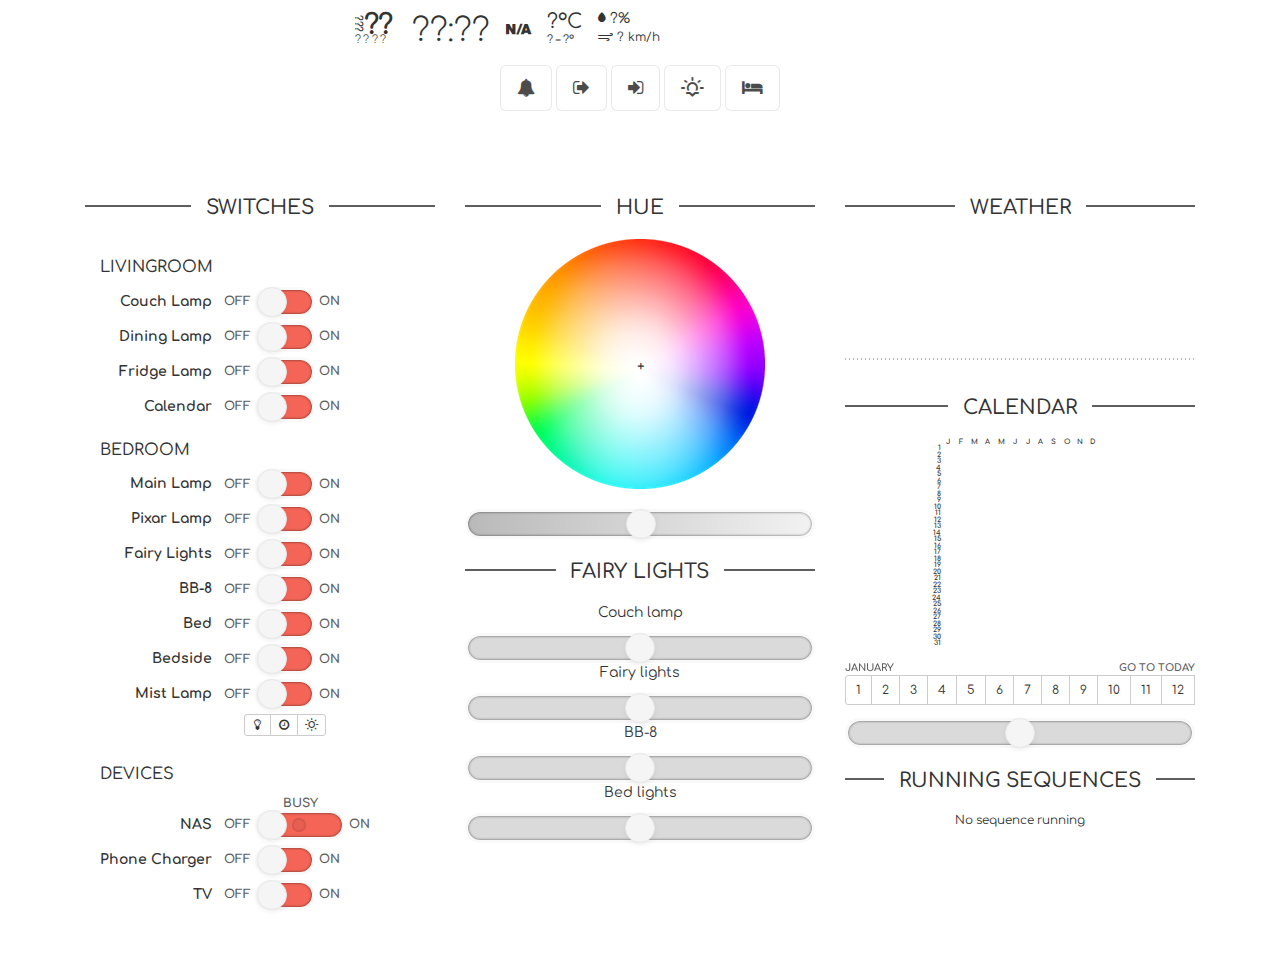
==== commit 71622a4f: "Small changes" ====
--- a/webui/index.html
+++ b/webui/index.html
@@ -69,7 +69,7 @@
                 <div class="col-lg-12">
                     <h3>Livingroom</h3>
 
-                    <div class="command-container" data-device="power-plug" data-id="couch-lamp" data-uri="/api/devices/power-plug/couch-lamp">
+                    <div class="command-container" data-device="espcustomdimmer" data-id="couchlamp" data-uri="/api/devices/espcustomdimmer/couchlamp">
                         <span class="command-label">Couch lamp</span>
                         <div class="command toggle-container">
                             <div class="text before">Off</div>
@@ -300,6 +300,9 @@
 
             <div class="block">
                 <h2><span>Fairy lights</span></h2>
+
+                <p class="text-center">Couch lamp</p>
+                <input class="slider" data-device="espcustomdimmer" data-id="couchlamp" data-uri="/api/devices/espcustomdimmer/couchlamp" type="range" min="1" max="100" step="0.1">
 
                 <p class="text-center">Fairy lights</p>
                 <input class="slider" data-device="espeasylights" data-id="fairy" data-uri="/api/devices/espeasylights/fairy" type="range" min="1" max="100" step="0.1">
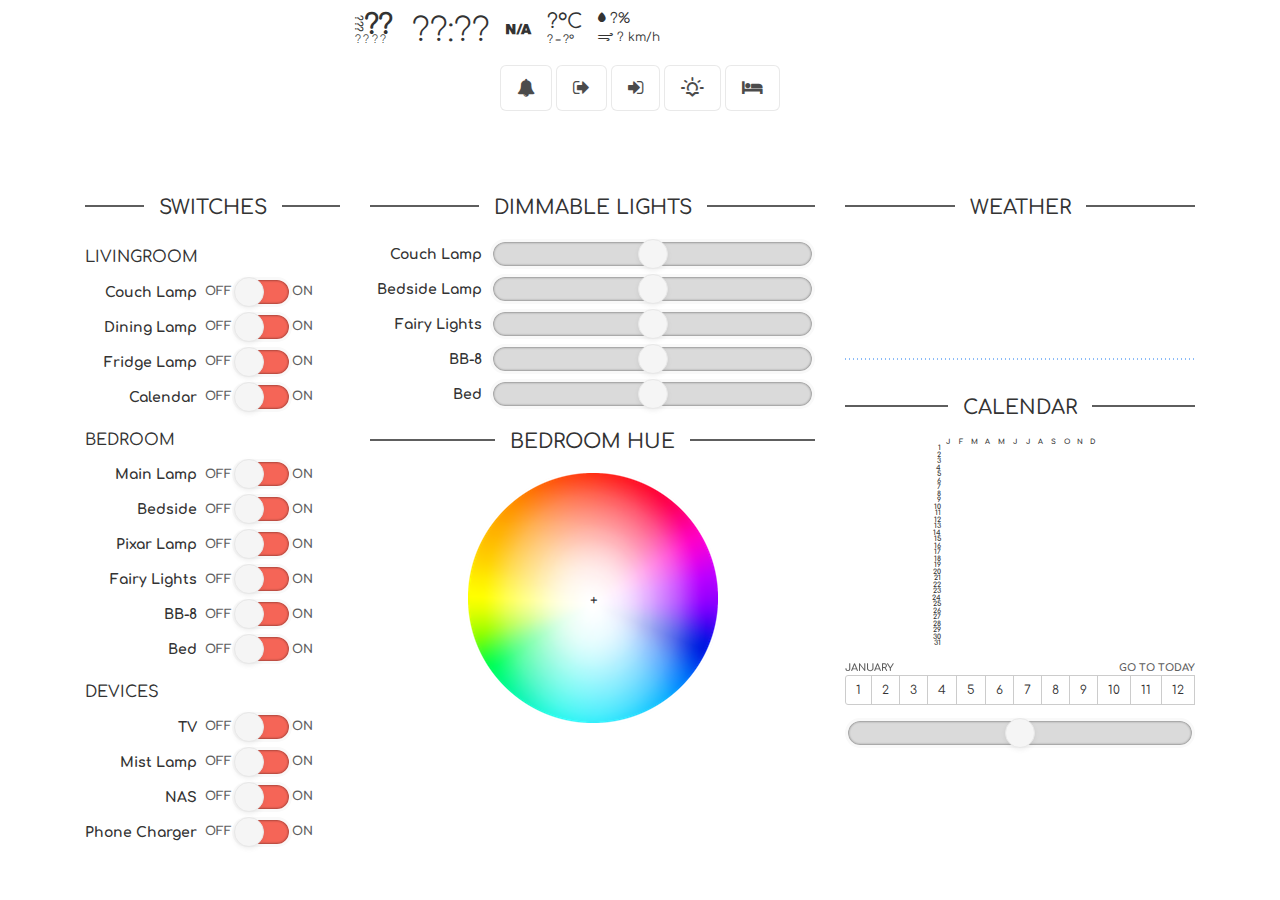
==== commit 1c9241d8: "Change WebUI to interract with domoticz instead of smart-home API directly" ====
--- a/webui/index.html
+++ b/webui/index.html
@@ -52,8 +52,6 @@
                 <i class="fa fa-sign-out"></i></button>
             <button id="btn-arrive" class="btn btn-lg btn-default" data-state="home" data-uri="/api/scenarios/arrive">
                 <i class="fa fa-sign-in"></i></button>
-<!--            <button id="btn-party" class="btn btn-lg btn-default" data-state="simple" data-uri="/api/scenarios/party">-->
-<!--                <i class="fa fa-users"></i></button>-->
             <button id="btn-bedtime" class="btn btn-lg btn-default" data-state="simple" data-uri="/api/scenarios/bedtime">
                 <i class="wi wi-sunset"></i></button>
             <button id="btn-sleep" class="btn btn-lg btn-default" data-state="simple" data-uri="/api/scenarios/sleep">
@@ -63,256 +61,128 @@
 
 
     <div class="container" role="main">
-        <div class="col-lg-4 col-sm-6">
-            <div class="block" id="switches">
+        <div class="col-lg-3 col-sm-6">
+            <div class="block">
                 <h2><span>Switches</span></h2>
-                <div class="col-lg-12">
-                    <h3>Livingroom</h3>
-
-                    <div class="command-container" data-device="espcustomdimmer" data-id="couchlamp" data-uri="/api/devices/espcustomdimmer/couchlamp">
-                        <span class="command-label">Couch lamp</span>
-                        <div class="command toggle-container">
-                            <div class="text before">Off</div>
-                            <div class="toggle">
-                                <span class="btn"></span>
-                            </div>
-                            <div class="text after">On</div>
-                        </div>
-                    </div>
-
-                    <div class="command-container" data-device="power-plug" data-id="dining-lamp" data-uri="/api/devices/power-plug/dining-lamp">
-                        <span class="command-label">Dining lamp</span>
-                        <div class="command toggle-container">
-                            <div class="text before">Off</div>
-                            <div class="toggle">
-                                <span class="btn"></span>
-                            </div>
-                            <div class="text after">On</div>
-                        </div>
-                    </div>
-
-                    <div class="command-container" data-device="power-plug" data-id="fridge-lamp" data-uri="/api/devices/power-plug/fridge-lamp">
-                        <span class="command-label">Fridge lamp</span>
-                        <div class="command toggle-container">
-                            <div class="text before">Off</div>
-                            <div class="toggle">
-                                <span class="btn"></span>
-                            </div>
-                            <div class="text after">On</div>
-                        </div>
-                    </div>
-
-                    <div class="command-container" data-device="calendar" data-uri="/calendar/display/switch">
-                        <span class="command-label">Calendar</span>
-                        <div class="command toggle-container">
-                            <div class="text before">Off</div>
-                            <div class="toggle">
-                                <span class="btn"></span>
-                            </div>
-                            <div class="text after">On</div>
-                        </div>
-                    </div>
-
-                    <h3>Bedroom</h3>
-
-                    <div class="command-container" data-device="power-plug" data-id="desk" data-uri="/api/devices/power-plug/desk">
-                        <span class="command-label">Main lamp</span>
-                        <div class="command toggle-container">
-                            <div class="text before">Off</div>
-                            <div class="toggle">
-                                <span class="btn"></span>
-                            </div>
-                            <div class="text after">On</div>
-                        </div>
-                    </div>
-
-                    <div class="command-container" data-device="power-plug" data-id="pixar-lamp" data-uri="/api/devices/power-plug/pixar-lamp">
-                        <span class="command-label">Pixar lamp</span>
-                        <div class="command toggle-container">
-                            <div class="text before">Off</div>
-                            <div class="toggle">
-                                <span class="btn"></span>
-                            </div>
-                            <div class="text after">On</div>
-                        </div>
-                    </div>
-
-                    <div class="command-container" data-device="espeasylights" data-id="fairy" data-uri="/api/devices/espeasylights/fairy">
-                        <span class="command-label">Fairy lights</span>
-                        <div class="command toggle-container">
-                            <div class="text before">Off</div>
-                            <div class="toggle">
-                                <span class="btn"></span>
-                            </div>
-                            <div class="text after">On</div>
-                        </div>
-                    </div>
-
-                    <div class="command-container" data-device="espeasylights" data-id="bb8" data-uri="/api/devices/espeasylights/bb8">
-                        <span class="command-label">BB-8</span>
-                        <div class="command toggle-container">
-                            <div class="text before">Off</div>
-                            <div class="toggle">
-                                <span class="btn"></span>
-                            </div>
-                            <div class="text after">On</div>
-                        </div>
-                    </div>
-
-                    <div class="command-container" data-device="espeasylights" data-id="bed" data-uri="/api/devices/espeasylights/bed">
-                        <span class="command-label">Bed</span>
-                        <div class="command toggle-container">
-                            <div class="text before">Off</div>
-                            <div class="toggle">
-                                <span class="btn"></span>
-                            </div>
-                            <div class="text after">On</div>
-                        </div>
-                    </div>
-
-                    <div class="command-container" data-device="hue-lamp" data-id="1" data-uri="/api/devices/hue-lamp/1">
-                        <span class="command-label">Bedside</span>
-                        <div class="command toggle-container">
-                            <div class="text before">Off</div>
-                            <div class="toggle">
-                                <span class="btn"></span>
-                            </div>
-                            <div class="text after">On</div>
-                        </div>
-                    </div>
-
-                    <div class="command-container" data-device="ir-remote" data-id="mistlamp" data-uri="/api/devices/ir-remote/mistlamp">
-                        <span class="command-label">Mist Lamp</span>
-                        <div class="command toggle-container">
-                            <div class="text before">Off</div>
-                            <div class="toggle">
-                                <span class="btn"></span>
-                            </div>
-                            <div class="text after">On</div>
-                        </div>
-                        <br>
-                        <span class="command-label"></span>
-                        <div class="btn-group btn-group-xs" style="margin: 5px 20px">
-                            <button type="button" class="btn btn-default" data-command="light"><i class="fa fa-lightbulb-o fa-fw"></i></button>
-                            <button type="button" class="btn btn-default" data-command="mist"><i class="fa fa-clock-o fa-fw"></i></button>
-                            <button type="button" class="btn btn-default" data-command="bri"><i class="wi wi-day-sunny wi-fw"></i></button>
-                        </div>
-                    </div>
-
-                </div>
-                <div class="col-lg-12">
-                    <h3>Devices</h3>
-
-                    <div class="command-container" data-device="nas" data-values="off,void,on" data-uri="/api/devices/nas">
-                        <span class="command-label toggle3-text">NAS</span>
-                        <div class="command toggle3-container">
-                            <div class="toggle3-text text before">Off</div>
-                            <div class="toggle3">
-                                <div class="middle disabled"><div class="text">Busy</div><div class="circle"></div></div>
-                                <span class="btn"></span>
-                                <div class="left-btn"></div>
-                                <div class="right-btn"></div>
-                            </div>
-                            <div class="toggle3-text text after">On</div>
-                        </div>
-                    </div>
-
-                    <div class="command-container" data-device="power-plug" data-id="phone-charger" data-uri="/api/devices/power-plug/phone-charger">
-                        <span class="command-label">Phone charger</span>
-                        <div class="command toggle-container">
-                            <div class="text before">Off</div>
-                            <div class="toggle">
-                                <span class="btn"></span>
-                            </div>
-                            <div class="text after">On</div>
-                        </div>
-                    </div>
-
-                    <div class="command-container" data-device="ir-remote" data-id="tv" data-uri="/api/devices/ir-remote/tv">
-                        <span class="command-label">TV</span>
-                        <div class="command toggle-container">
-                            <div class="text before">Off</div>
-                            <div class="toggle">
-                                <span class="btn"></span>
-                            </div>
-                            <div class="text after">On</div>
-                        </div>
-                    </div>
-
-                    <!--
-                    <h3>Heating</h3>
-
-                    <div class="command-container" data-device="remote-pilot-wire" data-values="off,eco,on" data-uri="/api/devices/remote-pilot-wire">
-                        <span class="command-label toggle3-text">Bedroom</span>
-                        <div class="command toggle3-container">
-                            <div class="toggle3-text text before">Off</div>
-                            <div class="toggle3">
-                                <div class="middle"><div class="text">Eco</div><div class="circle"></div></div>
-                                <span class="btn"></span>
-                                <div class="left-btn"></div>
-                                <div class="center-btn"></div>
-                                <div class="right-btn"></div>
-                            </div>
-                            <div class="toggle3-text text after">On</div>
-                        </div>
-                    </div>
-
-                    <div class="command-container" data-device="power-plug" data-id="bathroom-heat" data-uri="/api/devices/power-plug/bathroom-heat">
-                        <span class="command-label">Bathroom</span>
-                        <div class="command toggle-container">
-                            <div class="text before">Off</div>
-                            <div class="toggle">
-                                <span class="btn"></span>
-                            </div>
-                            <div class="text after">On</div>
-                        </div>
-                    </div>
-                    -->
-                </div>
-            </div>
-        </div>
-
-        <div class="col-lg-4 col-sm-6">
-            <!--
-            <div class="block" id="radio">
-                <h2><span>Radio</span></h2>
-                <p class="text-center">
-                    <span class="btn-group">
-                        <button class="btn btn-default" data-type="simple" data-uri="/api/devices/radio/play"><i class="fa fa-play"></i></button>
-                        <button class="btn btn-default" data-type="simple" data-uri="/api/devices/radio/pause"><i class="fa fa-pause"></i></button>
-                        <button class="btn btn-default" data-type="simple" data-uri="/api/devices/radio/clearQueue"><i class="fa fa-stop"></i></button>
-                        <button class="btn btn-default" data-type="simple" data-uri="/api/devices/radio/previous"><i class="fa fa-step-backward"></i></button>
-                        <button class="btn btn-default" data-type="simple" data-uri="/api/devices/radio/next"><i class="fa fa-step-forward"></i></button>
-                        <button class="btn btn-default" data-type="simple" data-uri="/api/devices/radio/queueRadio"><i class="fa fa-music"></i></button>
-                    </span>
-                </p>
-            </div>
-            -->
-
-            <div class="block">
-                <h2><span>Hue</span></h2>
-                <div id="hue_hs_container">
+
+                <h3>Livingroom</h3>
+
+                <div class="command-container switch" data-idx="2">
+                    <span class="command-label">Couch lamp</span>
+                    <div class="command toggle-container"><div class="text before">Off</div><div class="toggle"><span class="btn"></span></div><div class="text after">On</div></div>
+                </div>
+
+                <div class="command-container switch" data-idx="3">
+                    <span class="command-label">Dining lamp</span>
+                    <div class="command toggle-container"><div class="text before">Off</div><div class="toggle"><span class="btn"></span></div><div class="text after">On</div></div>
+                </div>
+
+                <div class="command-container switch" data-idx="15">
+                    <span class="command-label">Fridge lamp</span>
+                    <div class="command toggle-container"><div class="text before">Off</div><div class="toggle"><span class="btn"></span></div><div class="text after">On</div></div>
+                </div>
+
+                <div class="command-container switch" data-idx="7">
+                    <span class="command-label">Calendar</span>
+                    <div class="command toggle-container"><div class="text before">Off</div><div class="toggle"><span class="btn"></span></div><div class="text after">On</div></div>
+                </div>
+
+
+                <h3>Bedroom</h3>
+
+                <div class="command-container switch" data-idx="4">
+                    <span class="command-label">Main lamp</span>
+                    <div class="command toggle-container"><div class="text before">Off</div><div class="toggle"><span class="btn"></span></div><div class="text after">On</div></div>
+                </div>
+
+                <div class="command-container switch" data-idx="8">
+                    <span class="command-label">Bedside</span>
+                    <div class="command toggle-container"><div class="text before">Off</div><div class="toggle"><span class="btn"></span></div><div class="text after">On</div></div>
+                </div>
+
+                <div class="command-container switch" data-idx="14">
+                    <span class="command-label">Pixar lamp</span>
+                    <div class="command toggle-container"><div class="text before">Off</div><div class="toggle"><span class="btn"></span></div><div class="text after">On</div></div>
+                </div>
+
+                <div class="command-container switch" data-idx="16">
+                    <span class="command-label">Fairy lights</span>
+                    <div class="command toggle-container"><div class="text before">Off</div><div class="toggle"><span class="btn"></span></div><div class="text after">On</div></div>
+                </div>
+
+                <div class="command-container switch" data-idx="17">
+                    <span class="command-label">BB-8</span>
+                    <div class="command toggle-container"><div class="text before">Off</div><div class="toggle"><span class="btn"></span></div><div class="text after">On</div></div>
+                </div>
+
+                <div class="command-container switch" data-idx="20">
+                    <span class="command-label">Bed</span>
+                    <div class="command toggle-container"><div class="text before">Off</div><div class="toggle"><span class="btn"></span></div><div class="text after">On</div></div>
+                </div>
+
+                <h3>Devices</h3>
+
+                <div class="command-container switch" data-idx="19">
+                    <span class="command-label">TV</span>
+                    <div class="command toggle-container"><div class="text before">Off</div><div class="toggle"><span class="btn"></span></div><div class="text after">On</div></div>
+                </div>
+
+                <div class="command-container switch" data-idx="18">
+                    <span class="command-label">Mist lamp</span>
+                    <div class="command toggle-container"><div class="text before">Off</div><div class="toggle"><span class="btn"></span></div><div class="text after">On</div></div>
+                </div>
+
+                <div class="command-container switch" data-idx="5">
+                    <span class="command-label">NAS</span>
+                    <div class="command toggle-container"><div class="text before">Off</div><div class="toggle"><span class="btn"></span></div><div class="text after">On</div></div>
+                </div>
+
+                <div class="command-container switch" data-idx="6">
+                    <span class="command-label">Phone charger</span>
+                    <div class="command toggle-container"><div class="text before">Off</div><div class="toggle"><span class="btn"></span></div><div class="text after">On</div></div>
+                </div>
+            </div>
+        </div>
+
+        <div class="col-lg-5 col-sm-6">
+            <div class="block">
+                <h2><span>Dimmable lights</span></h2>
+
+                <div class="command-container slider" data-idx="2">
+                    <span class="command-label">Couch lamp</span>
+                    <div class="slider-container"><input type="range" min="1" max="100" step="0.1"></div>
+                </div>
+
+                <div class="command-container slider" data-idx="8">
+                    <span class="command-label">Bedside lamp</span>
+                    <div class="slider-container"><input type="range" min="1" max="100" step="0.1"></div>
+                </div>
+
+                <div class="command-container slider" data-idx="16">
+                    <span class="command-label">Fairy lights</span>
+                    <div class="slider-container"><input type="range" min="1" max="100" step="0.1"></div>
+                </div>
+
+                <div class="command-container slider" data-idx="17">
+                    <span class="command-label">BB-8</span>
+                    <div class="slider-container"><input type="range" min="1" max="100" step="0.1"></div>
+                </div>
+
+                <div class="command-container slider" data-idx="20">
+                    <span class="command-label">Bed</span>
+                    <div class="slider-container"><input type="range" min="1" max="100" step="0.1"></div>
+                </div>
+            </div>
+
+            <div class="block">
+                <h2><span>Bedroom Hue</span></h2>
+                <div id="hue_hs_container" data-idx="8">
                     <div id="hue_hs_pos">+</div>
                     <img id="hue_hs" src="images/hue.png" />
                 </div>
-                <input id="hue_v" type="range" min="0" max="255" />
-            </div>
-
-            <div class="block">
-                <h2><span>Fairy lights</span></h2>
-
-                <p class="text-center">Couch lamp</p>
-                <input class="slider" data-device="espcustomdimmer" data-id="couchlamp" data-uri="/api/devices/espcustomdimmer/couchlamp" type="range" min="1" max="100" step="0.1">
-
-                <p class="text-center">Fairy lights</p>
-                <input class="slider" data-device="espeasylights" data-id="fairy" data-uri="/api/devices/espeasylights/fairy" type="range" min="1" max="100" step="0.1">
-
-                <p class="text-center">BB-8</p>
-                <input class="slider" data-device="espeasylights" data-id="bb8" data-uri="/api/devices/espeasylights/bb8" type="range" min="1" max="100" step="0.1">
-
-                <p class="text-center">Bed lights</p>
-                <input class="slider" data-device="espeasylights" data-id="bed" data-uri="/api/devices/espeasylights/bed" type="range" min="1" max="100" step="0.1">
-            </div>
+            </div>
+
+
         </div>
         <div class="col-lg-4 col-sm-6">
             <div class="block">
@@ -346,111 +216,7 @@
                 </div>
                 <input id="calendar_brightness" type="range" min="1" max="16" step="0.15" />
             </div>
-
-            <div class="block" id="running-seqs">
-                <h2><span>Running sequences</span></h2>
-                <p class="text-center small">No sequence running</p>
-            </div>
-
-            <!--
-            <div class="block" id="crespin" data-uri="/api/devices/crespin">
-                <h2><span>Crespin Mobile</span></h2>
-                <p class="text-center">
-                    <span class="btn-group">
-                        <button class="btn btn-default" data-command="run"><i class="fa fa-play"></i></button>
-                        <button class="btn btn-default" data-command="pause"><i class="fa fa-pause"></i></button>
-                        <button class="btn btn-default" data-command="totarget"><i class="fa fa-sort"></i></button>
-                    </span>
-                    <span class="btn-group">
-                        <button class="btn btn-default" data-command="data"><i class="fa fa-cloud-download"></i></button>
-                        <button class="btn btn-default" data-command="setdata"><i class="fa fa-cloud-upload"></i></button>
-                    </span>
-                </p>
-                <p class="text-center">
-                    <span class="btn-group">
-                        <input type="text" class="btn btn-default" data-action="delta-val" value="10" size="2">
-                        <button class="btn btn-info" data-action="up"><i class="fa fa-arrow-up"></i></button>
-                        <button class="btn btn-info" data-action="down"><i class="fa fa-arrow-down"></i></button>
-                    </span>
-                    <span class="btn-group">
-                        <button class="btn btn-default active" data-action="target" data-toggle="tooltip" title="Move (target)"><i class="fa fa-arrows-v"></i></button>
-                        <button class="btn btn-default" data-action="position" data-toggle="tooltip" title="Calibrate (position)"><i class="fa fa-cog"></i></button>
-                    </span>
-                    <span class="btn-group">
-                        <button class="btn btn-default" data-action="selectall" data-toggle="tooltip" title="Select all"><i class="fa fa-check-square-o"></i></button>
-                        <button class="btn btn-default active" data-action="multiselect" data-toggle="tooltip" title="Multiple select"><i class="fa fa-plus-square-o"></i></button>
-                        <button class="btn btn-default" data-action="instant" data-toggle="tooltip" title="Instant update"><i class="fa fa-exchange"></i></button>
-                    </span>
-                </p>
-                <table id="crespin-vals">
-                    <tr>
-                        <td>
-                            <div class="input-group input-group-sm">
-                                <span class="input-group-addon">P</span>
-                                <input type="text" class="form-control" data-action="position-val">
-                                <span class="input-group-btn">
-                                   <button class="btn btn-primary" type="button" data-action="setpos"><i class="fa fa-pencil"></i></button>
-                                </span>
-                            </div>
-                        </td>
-                        <td>
-                            <div class="input-group input-group-sm">
-                                <span class="input-group-addon" style="color: #ccc">T</span>
-                                <input type="text" class="form-control" data-action="target-val">
-                                <span class="input-group-btn">
-                                   <button class="btn btn-primary" type="button" data-action="settarget"><i class="fa fa-pencil"></i></button>
-                                </span>
-                            </div>
-                        </td>
-                        <td>
-                            <div class="input-group input-group-sm">
-                                <span class="input-group-addon" style="color: #ccc">S</span>
-                                <input type="text" class="form-control" data-action="speed-val">
-                                <span class="input-group-btn">
-                                   <button class="btn btn-primary" type="button" data-action="setspeed"><i class="fa fa-check"></i></button>
-                                </span>
-                            </div>
-                        </td>
-                    </tr>
-                </table>
-
-                <table id="crespin-motors">
-                    <tr class="row-1">
-                        <td data-motid="21"><span class="pos">?</span><br><span class="target">?</span></td>
-                        <td data-motid="19"><span class="pos">?</span><br><span class="target">?</span></td>
-                        <td data-motid="17"><span class="pos">?</span><br><span class="target">?</span></td>
-                        <td data-motid="15"><span class="pos">?</span><br><span class="target">?</span></td>
-                        <td data-motid="13"><span class="pos">?</span><br><span class="target">?</span></td>
-                        <td data-motid="11"><span class="pos">?</span><br><span class="target">?</span></td>
-                        <td data-motid="9"><span class="pos">?</span><br><span class="target">?</span></td>
-                        <td data-motid="7"><span class="pos">?</span><br><span class="target">?</span></td>
-                        <td data-motid="5"><span class="pos">?</span><br><span class="target">?</span></td>
-                        <td data-motid="3"><span class="pos">?</span><br><span class="target">?</span></td>
-                        <td data-motid="1"><span class="pos">?</span><br><span class="target">?</span></td>
-                    </tr>
-                    <tr class="row-2">
-                        <td data-motid="20"><span class="pos">?</span><br><span class="target">?</span></td>
-                        <td data-motid="18"><span class="pos">?</span><br><span class="target">?</span></td>
-                        <td data-motid="16"><span class="pos">?</span><br><span class="target">?</span></td>
-                        <td data-motid="14"><span class="pos">?</span><br><span class="target">?</span></td>
-                        <td data-motid="12"><span class="pos">?</span><br><span class="target">?</span></td>
-                        <td data-motid="10"><span class="pos">?</span><br><span class="target">?</span></td>
-                        <td data-motid="8"><span class="pos">?</span><br><span class="target">?</span></td>
-                        <td data-motid="6"><span class="pos">?</span><br><span class="target">?</span></td>
-                        <td data-motid="4"><span class="pos">?</span><br><span class="target">?</span></td>
-                        <td data-motid="2"><span class="pos">?</span><br><span class="target">?</span></td>
-                        <td data-motid="0"><span class="pos">?</span><br><span class="target">?</span></td>
-                    </tr>
-                </table>
-            </div>
-
-            <div class="block">
-                <h2><span>Calendar</span></h2>
-            </div>
-            -->
-        </div>
-
-
+        </div>
     </div>
 
     <div class="modal fade" id="calendar-edit" tabindex="-1" role="dialog">
@@ -479,6 +245,9 @@
     <script src="js/jquery-3.1.1.min.js"></script>
     <script src="js/bootstrap.min.js"></script>
     <script src="js/pickr.min.js"></script>
-    <script src="js/app.js"></script>
+    <script src="js/generic.js"></script>
+    <script src="js/display.js"></script>
+    <script src="js/calendar.js"></script>
+    <script src="js/domoticz.js"></script>
 </body>
 </html>
--- a/webui/css/style.css
+++ b/webui/css/style.css
@@ -182,6 +182,7 @@
 
 .command-container {
     margin: 5px 0;
+    display: flex;
 }
 
 .command-container .command-label {
@@ -191,10 +192,14 @@
     text-transform: capitalize;
     font-weight: bold;
     padding-right: 8px;
+    padding-top: 6px;
     vertical-align: middle;
 }
 
-
+.slider-container {
+    display: inline-block;
+    flex-grow: 1;
+}
 
 
 #weather {
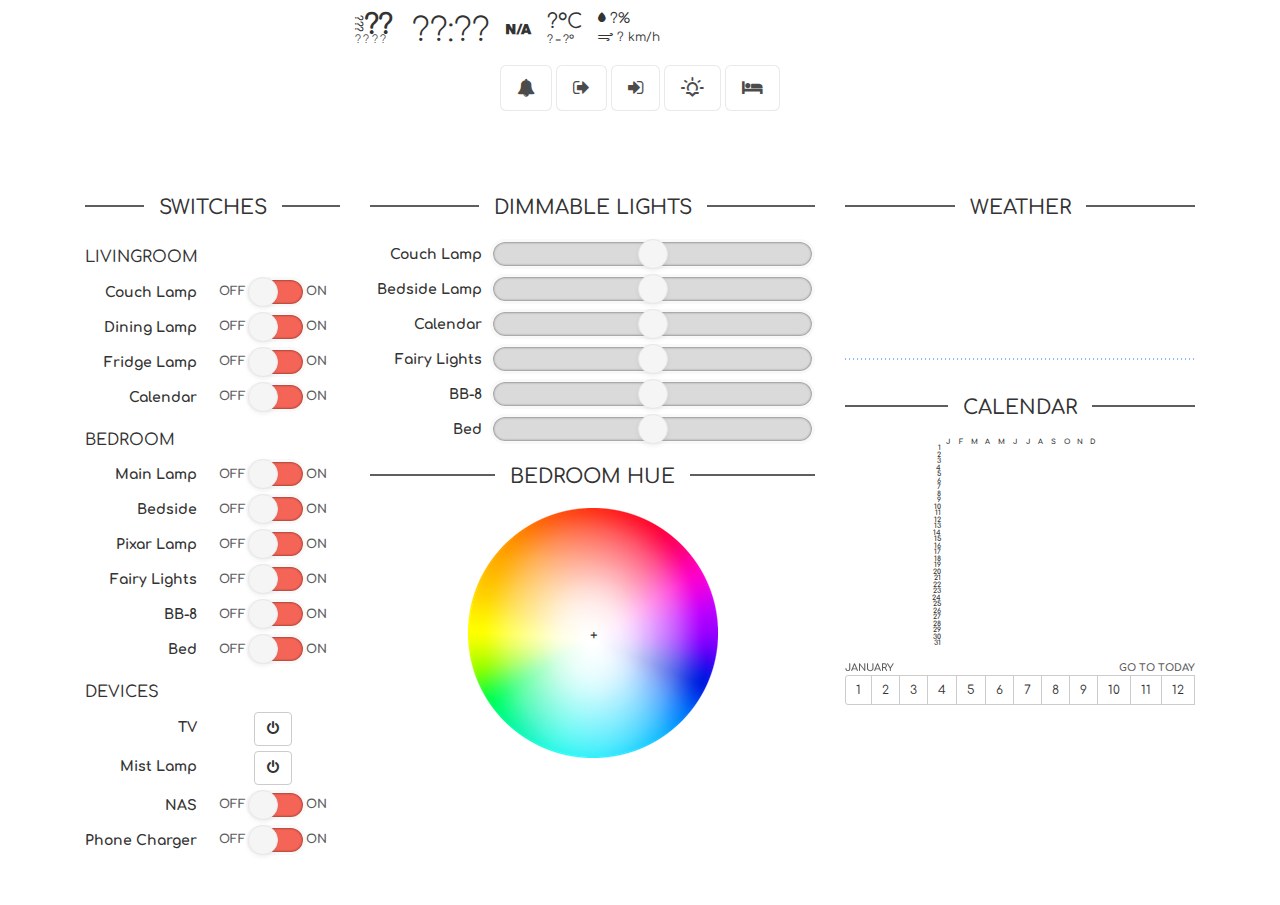
==== commit a87d6aeb: "Full refactor of the API" ====
--- a/webui/index.html
+++ b/webui/index.html
@@ -15,7 +15,6 @@
     <link rel="stylesheet" href="css/weather-icons-wind.min.css">
     <link rel="stylesheet" href="css/style.css">
     <link rel="stylesheet" href="css/classic.min.css"/>
-
 </head>
 <body>
     <header>
@@ -46,16 +45,11 @@
         </div>
 
         <div id="header-content">
-            <button id="btn-wakeup" class="btn btn-lg btn-default" data-uri="/api/scenarios/wakeup">
-                <i class="fa fa-bell"></i></button>
-            <button id="btn-leave" class="btn btn-lg btn-default" data-state="out" data-uri="/api/scenarios/leave">
-                <i class="fa fa-sign-out"></i></button>
-            <button id="btn-arrive" class="btn btn-lg btn-default" data-state="home" data-uri="/api/scenarios/arrive">
-                <i class="fa fa-sign-in"></i></button>
-            <button id="btn-bedtime" class="btn btn-lg btn-default" data-state="simple" data-uri="/api/scenarios/bedtime">
-                <i class="wi wi-sunset"></i></button>
-            <button id="btn-sleep" class="btn btn-lg btn-default" data-state="simple" data-uri="/api/scenarios/sleep">
-                <i class="fa fa-bed"></i></button>
+            <button class="btn btn-lg btn-default push-button" data-idx="10"><i class="fa fa-bell"></i></button>
+            <button class="btn btn-lg btn-default push-button" data-idx="11"><i class="fa fa-sign-out"></i></button>
+            <button class="btn btn-lg btn-default push-button" data-idx="9"><i class="fa fa-sign-in"></i></button>
+            <button class="btn btn-lg btn-default push-button" data-idx="12"><i class="wi wi-sunset"></i></button>
+            <button class="btn btn-lg btn-default push-button" data-idx="13"><i class="fa fa-bed"></i></button>
         </div>
     </header>
 
@@ -69,22 +63,22 @@
 
                 <div class="command-container switch" data-idx="2">
                     <span class="command-label">Couch lamp</span>
-                    <div class="command toggle-container"><div class="text before">Off</div><div class="toggle"><span class="btn"></span></div><div class="text after">On</div></div>
+                    <div class="toggle-container"><div class="text before">Off</div><div class="toggle"><span class="btn"></span></div><div class="text after">On</div></div>
                 </div>
 
                 <div class="command-container switch" data-idx="3">
                     <span class="command-label">Dining lamp</span>
-                    <div class="command toggle-container"><div class="text before">Off</div><div class="toggle"><span class="btn"></span></div><div class="text after">On</div></div>
+                    <div class="toggle-container"><div class="text before">Off</div><div class="toggle"><span class="btn"></span></div><div class="text after">On</div></div>
                 </div>
 
                 <div class="command-container switch" data-idx="15">
                     <span class="command-label">Fridge lamp</span>
-                    <div class="command toggle-container"><div class="text before">Off</div><div class="toggle"><span class="btn"></span></div><div class="text after">On</div></div>
+                    <div class="toggle-container"><div class="text before">Off</div><div class="toggle"><span class="btn"></span></div><div class="text after">On</div></div>
                 </div>
 
                 <div class="command-container switch" data-idx="7">
                     <span class="command-label">Calendar</span>
-                    <div class="command toggle-container"><div class="text before">Off</div><div class="toggle"><span class="btn"></span></div><div class="text after">On</div></div>
+                    <div class="toggle-container"><div class="text before">Off</div><div class="toggle"><span class="btn"></span></div><div class="text after">On</div></div>
                 </div>
 
 
@@ -92,54 +86,61 @@
 
                 <div class="command-container switch" data-idx="4">
                     <span class="command-label">Main lamp</span>
-                    <div class="command toggle-container"><div class="text before">Off</div><div class="toggle"><span class="btn"></span></div><div class="text after">On</div></div>
+                    <div class="toggle-container"><div class="text before">Off</div><div class="toggle"><span class="btn"></span></div><div class="text after">On</div></div>
                 </div>
 
                 <div class="command-container switch" data-idx="8">
                     <span class="command-label">Bedside</span>
-                    <div class="command toggle-container"><div class="text before">Off</div><div class="toggle"><span class="btn"></span></div><div class="text after">On</div></div>
+                    <div class="toggle-container"><div class="text before">Off</div><div class="toggle"><span class="btn"></span></div><div class="text after">On</div></div>
                 </div>
 
                 <div class="command-container switch" data-idx="14">
                     <span class="command-label">Pixar lamp</span>
-                    <div class="command toggle-container"><div class="text before">Off</div><div class="toggle"><span class="btn"></span></div><div class="text after">On</div></div>
+                    <div class="toggle-container"><div class="text before">Off</div><div class="toggle"><span class="btn"></span></div><div class="text after">On</div></div>
                 </div>
 
                 <div class="command-container switch" data-idx="16">
                     <span class="command-label">Fairy lights</span>
-                    <div class="command toggle-container"><div class="text before">Off</div><div class="toggle"><span class="btn"></span></div><div class="text after">On</div></div>
+                    <div class="toggle-container"><div class="text before">Off</div><div class="toggle"><span class="btn"></span></div><div class="text after">On</div></div>
                 </div>
 
                 <div class="command-container switch" data-idx="17">
                     <span class="command-label">BB-8</span>
-                    <div class="command toggle-container"><div class="text before">Off</div><div class="toggle"><span class="btn"></span></div><div class="text after">On</div></div>
+                    <div class="toggle-container"><div class="text before">Off</div><div class="toggle"><span class="btn"></span></div><div class="text after">On</div></div>
                 </div>
 
                 <div class="command-container switch" data-idx="20">
                     <span class="command-label">Bed</span>
-                    <div class="command toggle-container"><div class="text before">Off</div><div class="toggle"><span class="btn"></span></div><div class="text after">On</div></div>
+                    <div class="toggle-container"><div class="text before">Off</div><div class="toggle"><span class="btn"></span></div><div class="text after">On</div></div>
                 </div>
 
                 <h3>Devices</h3>
 
-                <div class="command-container switch" data-idx="19">
+                <div class="command-container">
                     <span class="command-label">TV</span>
-                    <div class="command toggle-container"><div class="text before">Off</div><div class="toggle"><span class="btn"></span></div><div class="text after">On</div></div>
-                </div>
-
-                <div class="command-container switch" data-idx="18">
+                    <div class="button-container"><button class="btn btn-default push-button" data-idx="19"><i class="fa fa-power-off"></i></button></div>
+                </div>
+
+                <div class="command-container switch">
                     <span class="command-label">Mist lamp</span>
-                    <div class="command toggle-container"><div class="text before">Off</div><div class="toggle"><span class="btn"></span></div><div class="text after">On</div></div>
+                    <div class="button-container">
+                        <button class="btn btn-default push-button" data-idx="18"><i class="fa fa-power-off"></i></button>
+                        <!--
+                        <button type="button" class="btn btn-default" data-command="light"><i class="fa fa-lightbulb-o fa-fw"></i></button>
+                        <button type="button" class="btn btn-default" data-command="mist"><i class="fa fa-clock-o fa-fw"></i></button>
+                        <button type="button" class="btn btn-default" data-command="bri"><i class="wi wi-day-sunny wi-fw"></i></button>
+                        -->
+                    </div>
                 </div>
 
                 <div class="command-container switch" data-idx="5">
                     <span class="command-label">NAS</span>
-                    <div class="command toggle-container"><div class="text before">Off</div><div class="toggle"><span class="btn"></span></div><div class="text after">On</div></div>
+                    <div class="toggle-container"><div class="text before">Off</div><div class="toggle"><span class="btn"></span></div><div class="text after">On</div></div>
                 </div>
 
                 <div class="command-container switch" data-idx="6">
                     <span class="command-label">Phone charger</span>
-                    <div class="command toggle-container"><div class="text before">Off</div><div class="toggle"><span class="btn"></span></div><div class="text after">On</div></div>
+                    <div class="toggle-container"><div class="text before">Off</div><div class="toggle"><span class="btn"></span></div><div class="text after">On</div></div>
                 </div>
             </div>
         </div>
@@ -155,6 +156,11 @@
 
                 <div class="command-container slider" data-idx="8">
                     <span class="command-label">Bedside lamp</span>
+                    <div class="slider-container"><input type="range" min="1" max="100" step="0.1"></div>
+                </div>
+
+                <div class="command-container slider" data-idx="7">
+                    <span class="command-label">Calendar</span>
                     <div class="slider-container"><input type="range" min="1" max="100" step="0.1"></div>
                 </div>
 
@@ -214,7 +220,6 @@
                         <!-- Content generated in JS -->
                     </div>
                 </div>
-                <input id="calendar_brightness" type="range" min="1" max="16" step="0.15" />
             </div>
         </div>
     </div>
--- a/webui/css/style.css
+++ b/webui/css/style.css
@@ -21,7 +21,7 @@
 }
 
 header {
-    background: url('/api/sun.svg') center center;
+    background: url('/api/sensors/sun.svg') center center;
     overflow: auto;
     height: 175px;
 }
@@ -196,11 +196,11 @@
     vertical-align: middle;
 }
 
-.slider-container {
+.slider-container, .button-container, .toggle-container {
     display: inline-block;
     flex-grow: 1;
-}
-
+    text-align: center;
+}
 
 #weather {
     width: 100%;
@@ -359,10 +359,6 @@
     background: linear-gradient(90deg, #b9b9b9, #f3f2f2);;
 }
 
-.toggle-container {
-    display: inline-block;
-}
-
 .toggle-container > * {
     display: inline-block;
     vertical-align: middle;
